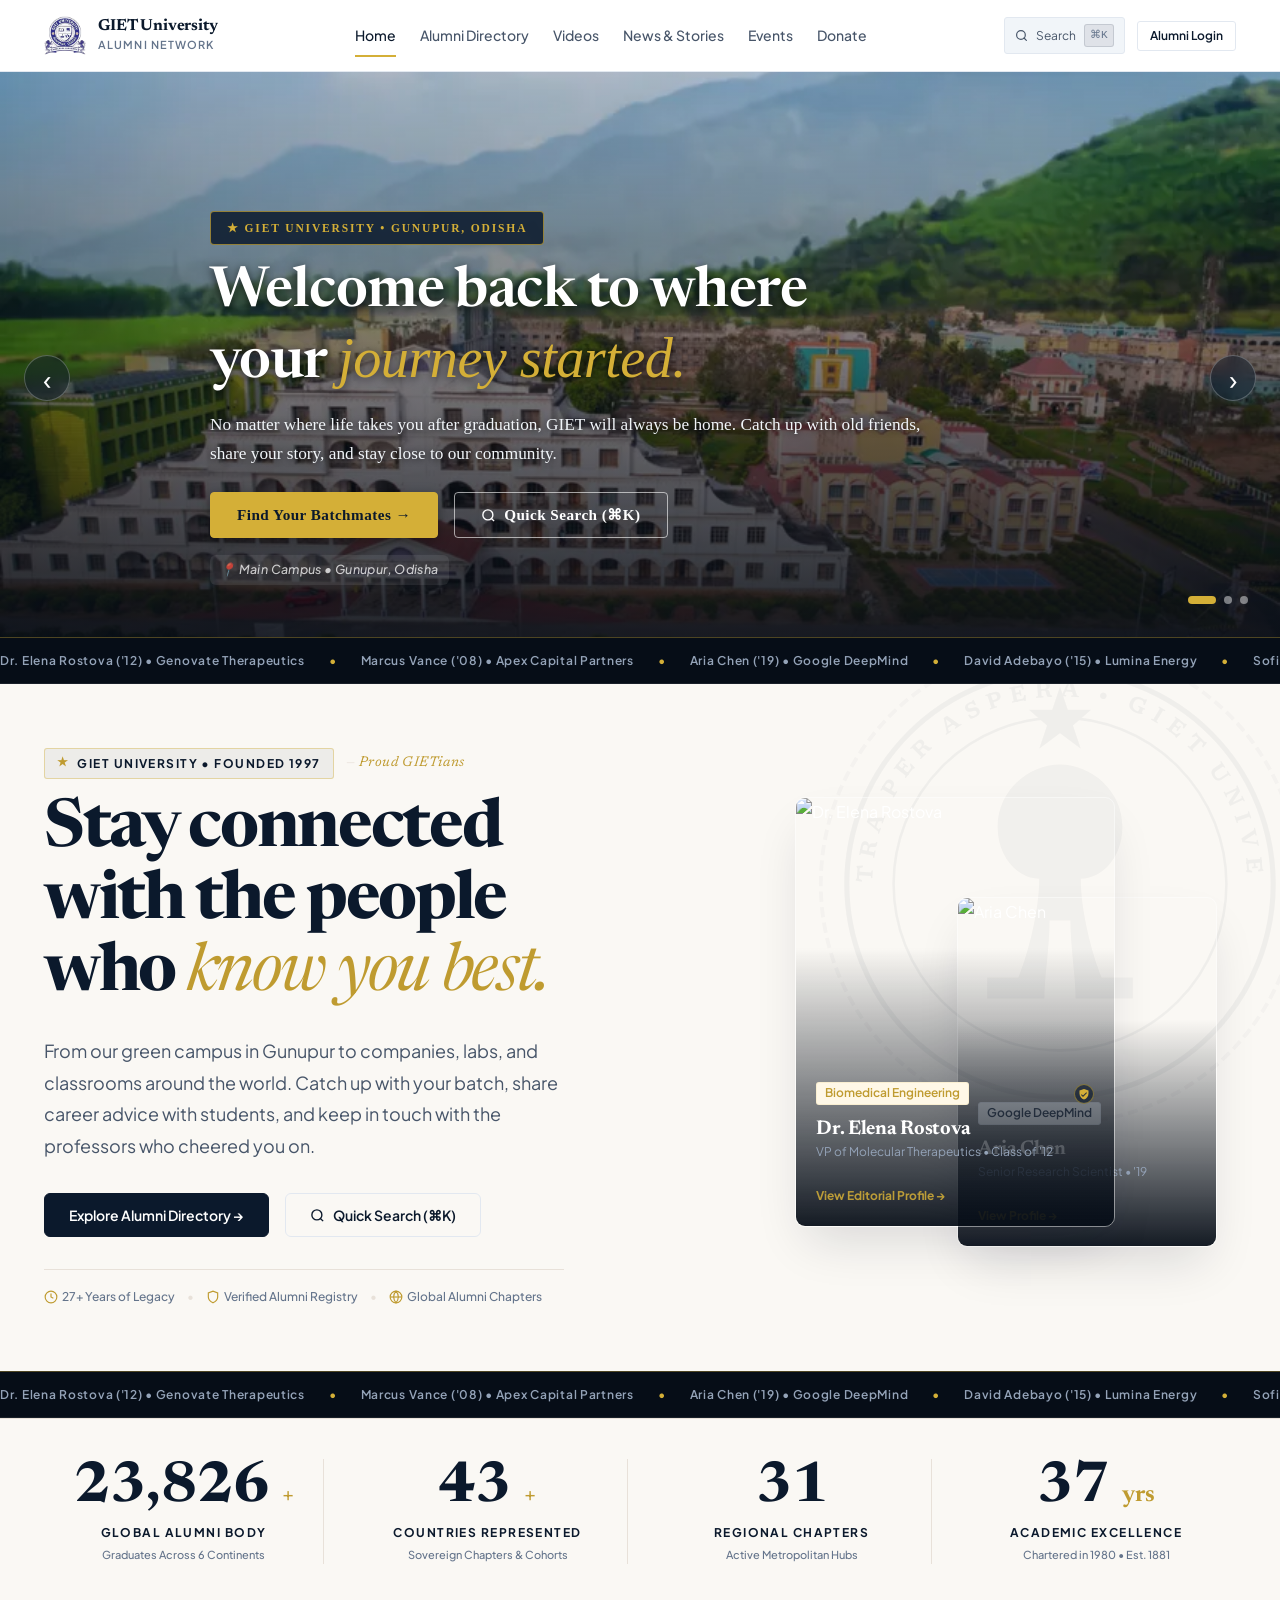
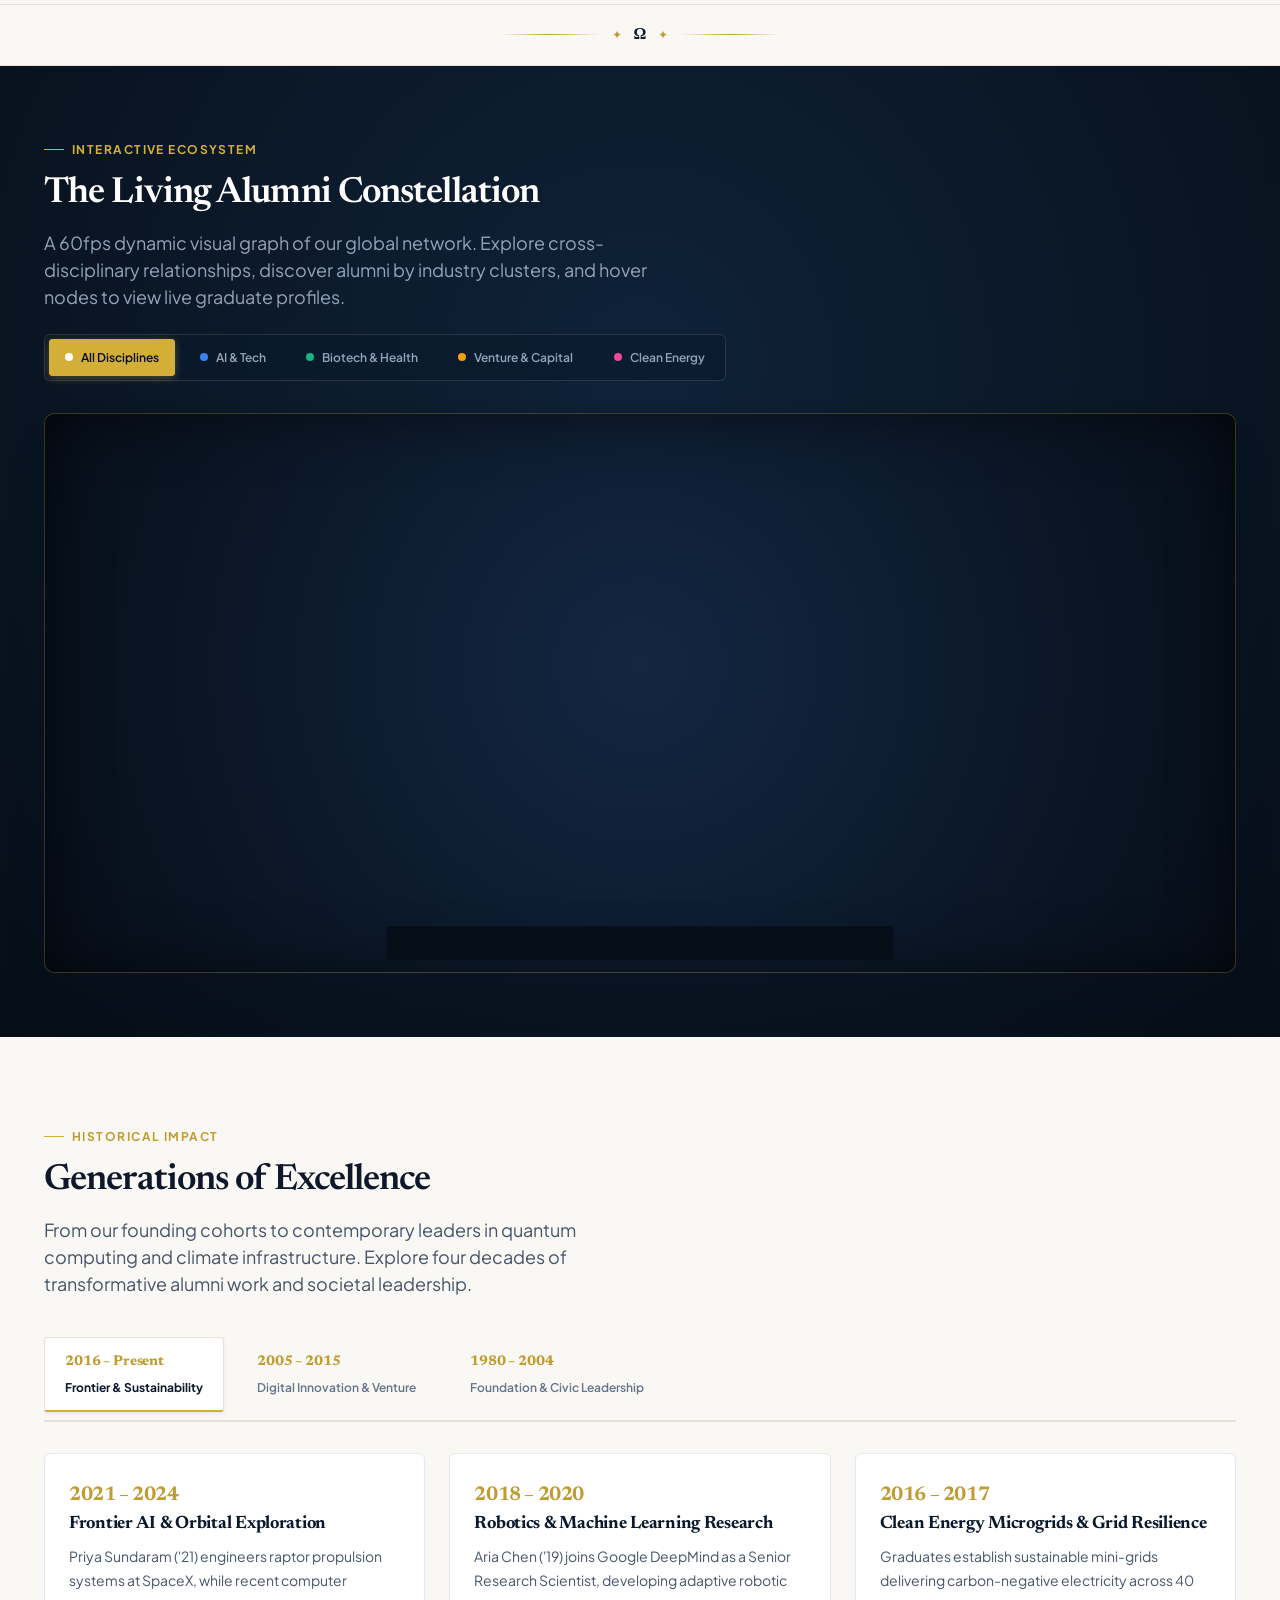
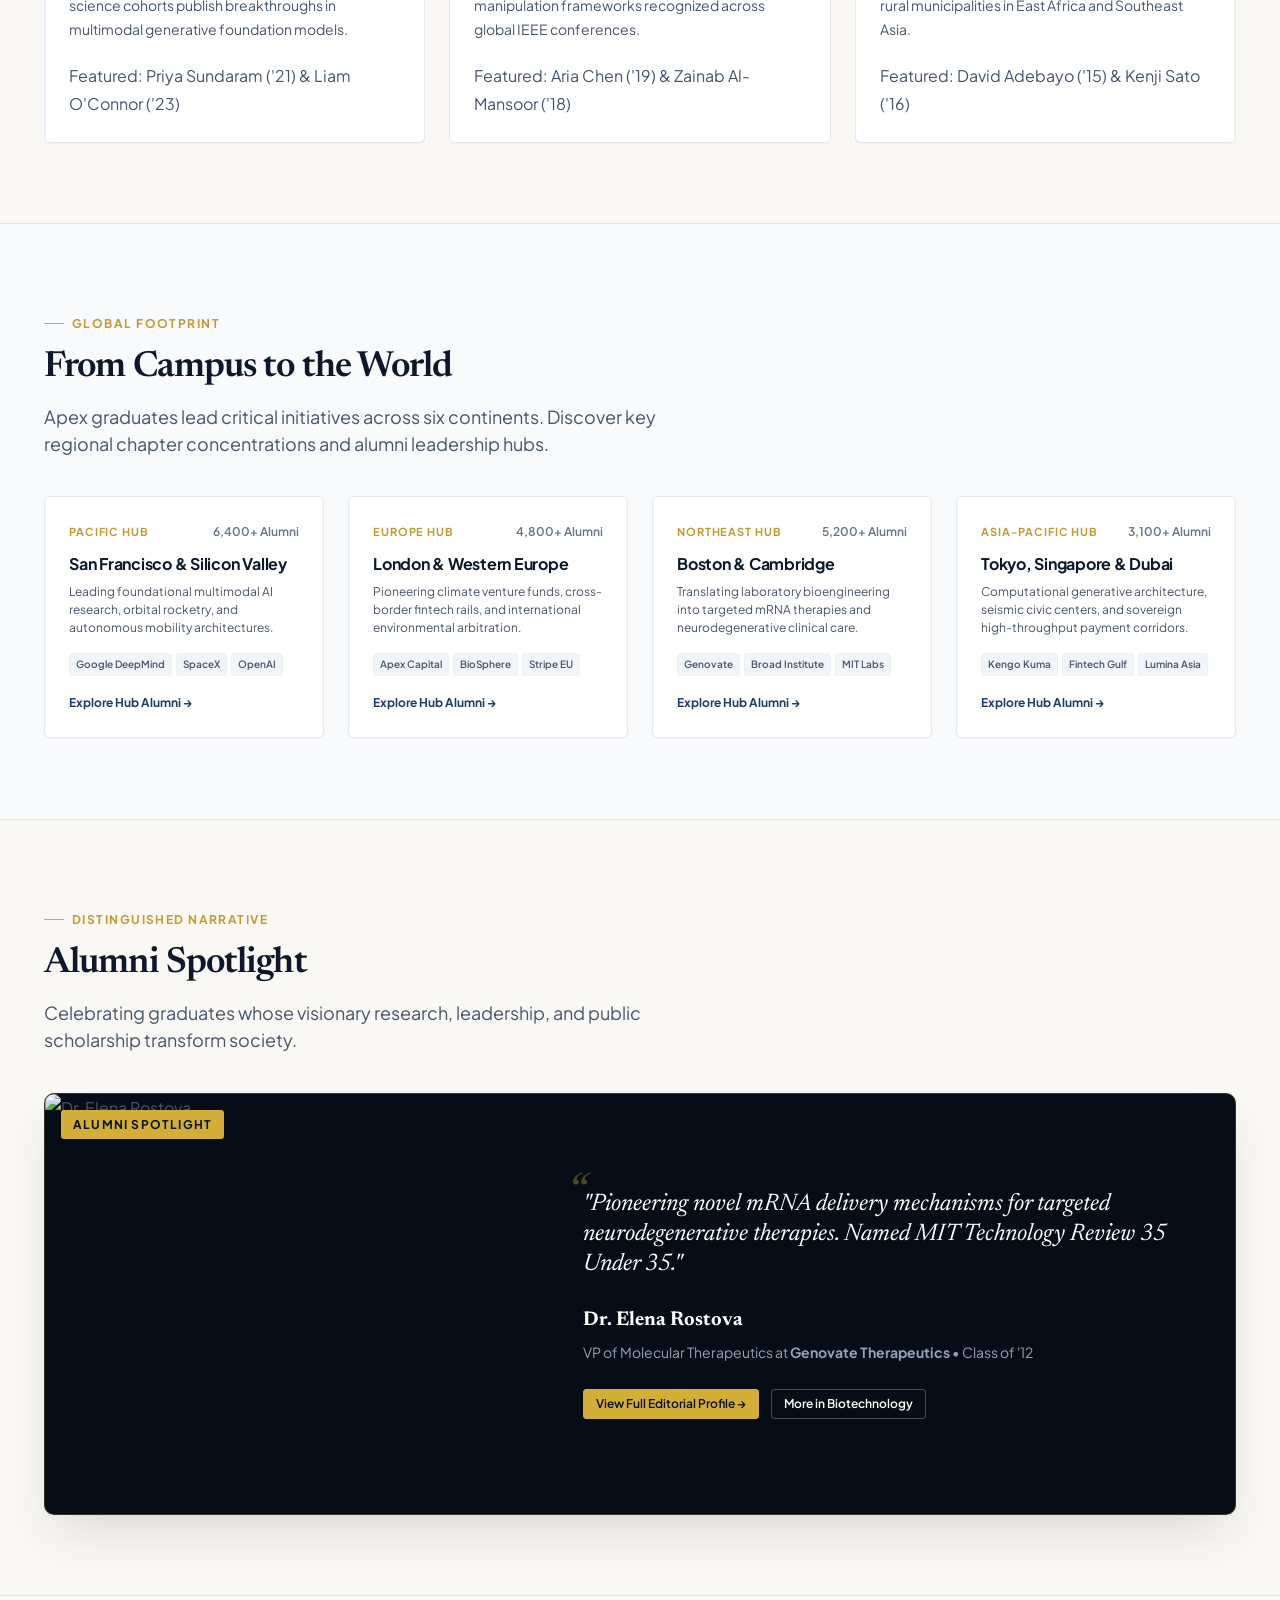
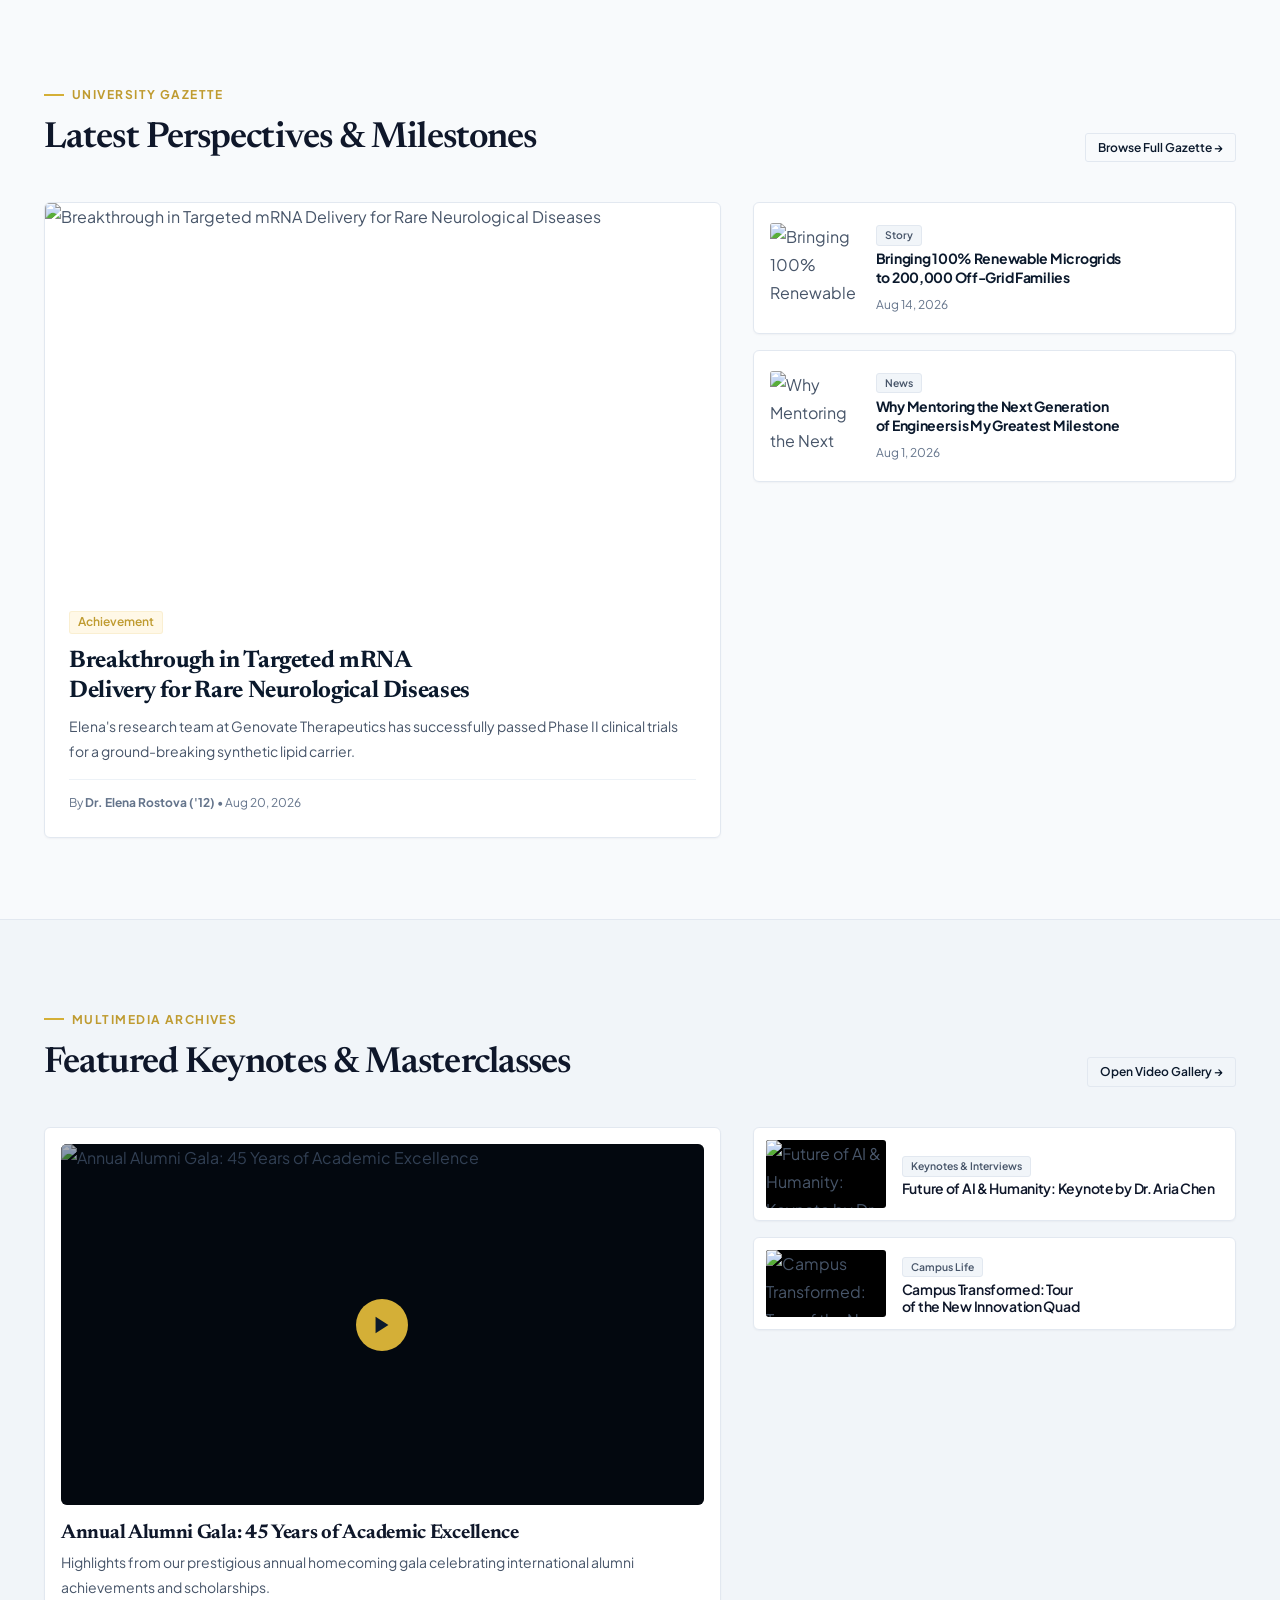
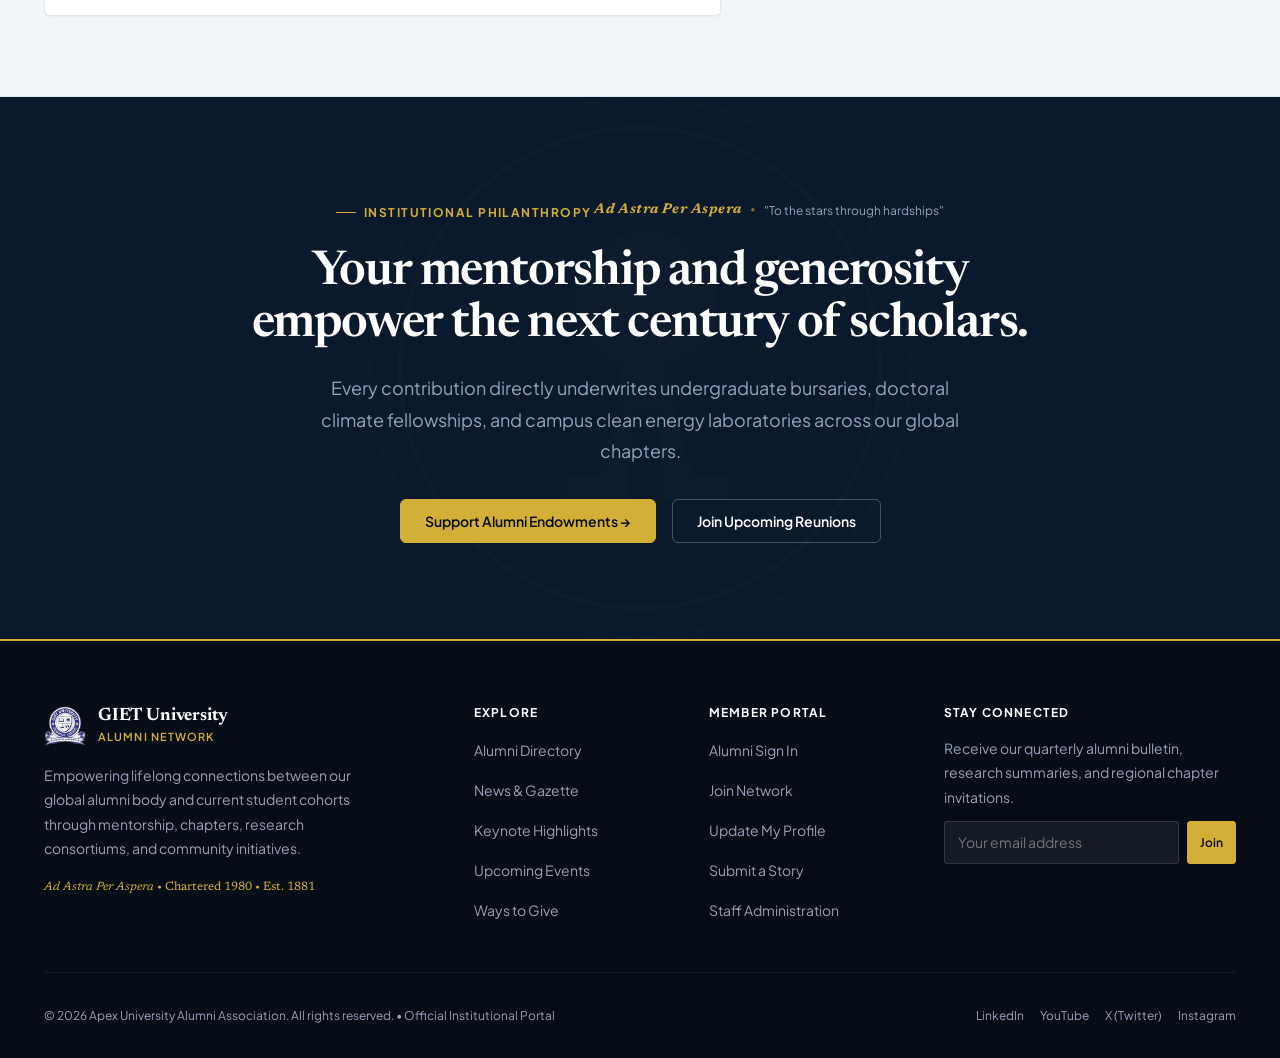
==== index.html @ 9a3d0658 "feat(home): GIET University branding, campus photo carousel, and text styling" ====
<!DOCTYPE html>
<html lang="en">
<head>
  <meta charset="UTF-8" />
  <meta name="viewport" content="width=device-width, initial-scale=1.0" />
  <title>GIET University Alumni Network — Official Global Community</title>
  <meta name="description" content="Official alumni network of Apex University. Connect with 28,000+ leaders, researchers, and innovators across 50+ countries. Explore the interactive alumni constellation." />
  
  <!-- Open Graph / Meta -->
  <meta property="og:type" content="website" />
  <meta property="og:title" content="Apex University Alumni Network — Ad Astra Per Aspera" />
  <meta property="og:description" content="Connecting generations of excellence across 50+ countries. Official alumni network of Apex University." />
  
  <!-- CSS Design System (Foundation & Home Page) -->
  <link rel="stylesheet" href="css/tokens.css" />
  <link rel="stylesheet" href="css/base.css" />
  <link rel="stylesheet" href="css/components.css" />
  <link rel="stylesheet" href="css/pages/home.css" />
</head>
<body>

  <!-- ========================================================================
       PERSISTENT SITE HEADER
       System Contract: #nav-auth-container, .mobile-toggle, #mobile-auth-container
       ======================================================================== -->
  <header class="site-header">
    <div class="container header-inner">
      <a href="index.html" class="brand" aria-label="GIET University Alumni Network Home">
        <div class="brand-crest">
          <img src="giet-logo.webp?v=3" alt="GIET University Logo" class="brand-logo-img" />
        </div>
        <div class="brand-info">
          <span class="brand-title">GIET University</span>
          <span class="brand-subtitle">Alumni Network</span>
        </div>
      </a>

      <nav class="nav-links" aria-label="Primary Navigation">
        <a href="index.html" class="nav-link active">Home</a>
        <a href="directory.html" class="nav-link">Alumni Directory</a>
        <a href="videos.html" class="nav-link">Videos</a>
        <a href="news.html" class="nav-link">News &amp; Stories</a>
        <a href="events.html" class="nav-link">Events</a>
        <a href="donate.html" class="nav-link">Donate</a>
      </nav>

      <div class="header-actions">
        <!-- Search Trigger is auto-injected by js/nav.js (⌘K Quick Search) -->
        <div id="nav-auth-container">
          <a href="login.html" class="btn btn-outline btn-sm">Alumni Login</a>
        </div>

        <button class="mobile-toggle" aria-label="Toggle navigation menu">
          <span></span><span></span><span></span>
        </button>
      </div>
    </div>
  </header>

  <!-- Mobile Drawer -->
  <div class="mobile-drawer-backdrop" aria-hidden="true"></div>
  <div class="mobile-drawer" role="dialog" aria-modal="true" aria-label="Mobile Navigation">
    <div class="brand">
      <div class="brand-crest">
        <img src="giet-logo.webp?v=3" alt="GIET University Logo" class="brand-logo-img" />
      </div>
      <div class="brand-info">
        <span class="brand-title">GIET University</span>
        <span class="brand-subtitle">Alumni Network &bull; Est. 1881</span>
      </div>
    </div>

    <div class="mobile-nav-links">
      <a href="index.html" class="mobile-nav-link active">Home</a>
      <a href="directory.html" class="mobile-nav-link">Alumni Directory</a>
      <a href="videos.html" class="mobile-nav-link">Videos</a>
      <a href="news.html" class="mobile-nav-link">News &amp; Stories</a>
      <a href="events.html" class="mobile-nav-link">Events</a>
      <a href="donate.html" class="mobile-nav-link">Donate</a>
    </div>

    <div id="mobile-auth-container"></div>
  </div>

  <main class="main-content">
    
       <!-- ======================================================================
         1. PANORAMIC CAMPUS HERO SLIDESHOW (KIIT STYLE & LUXURY EDITORIAL)
         ====================================================================== -->
    <section class="hero-panoramic-section" aria-label="GIET University Campus Showcase">
      <div class="panoramic-slides-track" id="campus-slides-track">
        
        <!-- Slide 1: Main Campus Panorama -->
        <div class="panoramic-slide active">
          <img src="campus-1.0.webp" alt="GIET University Campus" onerror="this.src='https://images.unsplash.com/photo-1541339907198-e08756dedf3f?auto=format&fit=crop&w=1920&q=85'" />
          <div class="panoramic-overlay">
            <div class="container panoramic-content">
              <span class="hero-heritage-pill">★ GIET UNIVERSITY &bull; GUNUPUR, ODISHA</span>
              <h1 class="panoramic-headline">Welcome back to where your <span class="accent-italic">journey started.</span></h1>
              <p class="panoramic-subtext">No matter where life takes you after graduation, GIET will always be home. Catch up with old friends, share your story, and stay close to our community.</p>
              
              <div class="panoramic-actions">
                <a href="directory.html" class="btn btn-accent btn-lg">Find Your Batchmates &rarr;</a>
                <button class="btn btn-outline-white btn-lg" onclick="document.getElementById('cmd-palette-trigger')?.click();">
                  <svg width="15" height="15" viewBox="0 0 24 24" fill="none" stroke="currentColor" stroke-width="2.2"><circle cx="11" cy="11" r="8"></circle><line x1="21" y1="21" x2="16.65" y2="16.65"></line></svg>
                  Quick Search (⌘K)
                </button>
              </div>

              <div class="panoramic-slide-meta">
                <span class="meta-tag">📍 Main Campus &bull; Gunupur, Odisha</span>
              </div>
            </div>
          </div>
        </div>

        <!-- Slide 2: Research & Academic Blocks -->
        <div class="panoramic-slide">
          <img src="campus-3.webp" alt="GIET Engineering Blocks" onerror="this.src='https://images.unsplash.com/photo-1562774053-701939374585?auto=format&fit=crop&w=1920&q=85'" />
          <div class="panoramic-overlay">
            <div class="container panoramic-content">
              <span class="hero-heritage-pill">★ CLASSROOMS, LABS &amp; MEMORIES</span>
              <h1 class="panoramic-headline">The workshops and hallways that <span class="accent-italic">built our careers.</span></h1>
              <p class="panoramic-subtext">From late-night project deadlines and canteen tea breaks to that unforgettable placement day. Help mentor the students following in your footsteps today.</p>
              
              <div class="panoramic-actions">
                <a href="directory.html" class="btn btn-accent btn-lg">Explore Alumni Directory &rarr;</a>
                <a href="news.html" class="btn btn-outline-white btn-lg">Read Alumni Stories &rarr;</a>
              </div>

              <div class="panoramic-slide-meta">
                <span class="meta-tag">📍 Engineering &amp; Academic Blocks</span>
              </div>
            </div>
          </div>
        </div>

        <!-- Slide 3: Central Library & Academic Commons -->
        <div class="panoramic-slide">
          <img src="library-1.webp" alt="GIET Central Library" onerror="this.src='https://images.unsplash.com/photo-1523050854058-8df90110c9f1?auto=format&fit=crop&w=1920&q=85'" />
          <div class="panoramic-overlay">
            <div class="container panoramic-content">
              <span class="hero-heritage-pill">★ KNOWLEDGE CENTER </span>
              <h1 class="panoramic-headline">Late night study sessions, <span class="accent-italic">lifelong friends.</span></h1>
              <p class="panoramic-subtext">Remember cramming together before semester exams and sharing notes on the library steps? That same bond still connects GIETians across the world.</p>
              
              <div class="panoramic-actions">
                <a href="directory.html" class="btn btn-accent btn-lg">Find Your Friends in Directory &rarr;</a>
                <a href="donate.html" class="btn btn-outline-white btn-lg">Support Student Scholarships &rarr;</a>
              </div>

              <div class="panoramic-slide-meta">
                <span class="meta-tag">📍 Central Library &bull; Gunupur Campus</span>
              </div>
            </div>
          </div>
        </div>

      </div>

      <!-- Arrow Controls -->
      <button class="panoramic-arrow prev" id="carousel-prev" aria-label="Previous Slide">&lsaquo;</button>
      <button class="panoramic-arrow next" id="carousel-next" aria-label="Next Slide">&rsaquo;</button>

      <!-- Indicator Dots -->
      <div class="panoramic-dots" id="carousel-dots">
        <button class="panoramic-dot active" data-index="0" aria-label="Slide 1"></button>
        <button class="panoramic-dot" data-index="1" aria-label="Slide 2"></button>
        <button class="panoramic-dot" data-index="2" aria-label="Slide 3"></button>
      </div>

      <!-- Moving Alumni Marquee Ticker directly under the banner -->
      <div class="alumni-ticker-strip hero-ticker-track" aria-label="Notable Alumni Ticker">
        <div class="ticker-track">
          <span>Dr. Elena Rostova ('12) &bull; Genovate Therapeutics</span>
          <span class="ticker-dot">&bull;</span>
          <span>Marcus Vance ('08) &bull; Apex Capital Partners</span>
          <span class="ticker-dot">&bull;</span>
          <span>Aria Chen ('19) &bull; Google DeepMind</span>
          <span class="ticker-dot">&bull;</span>
          <span>David Adebayo ('15) &bull; Lumina Energy</span>
          <span class="ticker-dot">&bull;</span>
          <span>Sofia Rodriguez ('11) &bull; International Justice Council</span>
          <span class="ticker-dot">&bull;</span>
          <span>Priya Sundaram ('21) &bull; SpaceX Propulsion</span>
          <span class="ticker-dot">&bull;</span>
          <span>Zainab Al-Mansoor ('18) &bull; Stripe Global Payouts</span>
          <span class="ticker-dot">&bull;</span>
          <!-- Duplicate set for infinite loop -->
          <span>Dr. Elena Rostova ('12) &bull; Genovate Therapeutics</span>
          <span class="ticker-dot">&bull;</span>
          <span>Marcus Vance ('08) &bull; Apex Capital Partners</span>
          <span class="ticker-dot">&bull;</span>
          <span>Aria Chen ('19) &bull; Google DeepMind</span>
          <span class="ticker-dot">&bull;</span>
          <span>David Adebayo ('15) &bull; Lumina Energy</span>
          <span class="ticker-dot">&bull;</span>
          <span>Sofia Rodriguez ('11) &bull; International Justice Council</span>
          <span class="ticker-dot">&bull;</span>
          <span>Priya Sundaram ('21) &bull; SpaceX Propulsion</span>
          <span class="ticker-dot">&bull;</span>
          <span>Zainab Al-Mansoor ('18) &bull; Stripe Global Payouts</span>
          <span class="ticker-dot">&bull;</span>
        </div>
      </div>
    </section>

    <!-- ======================================================================
         1. CINEMATIC EDITORIAL HERO SECTION
         ====================================================================== -->
    
    
    <!-- ======================================================================
         1. CINEMATIC EDITORIAL HERO WITH ACADEMIC CREST & LIVE ALUMNI COMPOSITION
         ====================================================================== -->
    <section class="hero-cinematic section-cream">
      <!-- Subtle Collegiate Watermark Seal -->
      <div class="heritage-watermark-seal" aria-hidden="true">
        <svg viewBox="0 0 200 200" fill="none" xmlns="http://www.w3.org/2000/svg">
          <circle cx="100" cy="100" r="92" stroke="currentColor" stroke-width="1.5" stroke-dasharray="4 2" opacity="0.6"/>
          <circle cx="100" cy="100" r="82" stroke="currentColor" stroke-width="2"/>
          <circle cx="100" cy="100" r="64" stroke="currentColor" stroke-width="1"/>
          <!-- Greek Omega Crest Symbol -->
          <path d="M72 136H84C88 126 92 110 92 98C84 98 76 90 76 78C76 64 88 54 100 54C112 54 124 64 124 78C124 90 116 98 108 98C108 110 112 126 116 136H128V144H106C106 136 104 124 104 114H96C96 124 94 136 94 144H72V136Z" fill="currentColor" opacity="0.85"/>
          <path d="M100 24L103 33H112L105 39L108 48L100 42L92 48L95 39L88 33H97L100 24Z" fill="currentColor"/>
          <!-- Latin Inscription Arc Representation -->
          <text font-family="Newsreader, serif" font-size="8.5" font-weight="600" letter-spacing="2.8" fill="currentColor" text-anchor="middle">
            <textPath href="#seal-text-path" startOffset="50%">
              AD ASTRA PER ASPERA &bull; GIET UNIVERSITY 
            </textPath>
          </text>
          <defs>
            <path id="seal-text-path" d="M28,100 A72,72 0 1,1 172,100" />
          </defs>
        </svg>
      </div>

      <div class="container hero-inner-grid">
        <div class="hero-text-col">
          <div class="hero-tag-wrap reveal">
            <span class="heritage-seal-badge">
              <span class="crest-mini-glyph">★</span>
              GIET University &bull; Founded 1997
            </span>
            <span class="heritage-motto-tag" title="Proud GIETian Community">Proud GIETians</span>
          </div>

          <h1 class="hero-headline reveal reveal-delay-1">
            Stay connected with the people who <span class="accent-italic">know you best.</span>
          </h1>

          <p class="hero-description reveal reveal-delay-2">
            From our green campus in Gunupur to companies, labs, and classrooms around the world. Catch up with your batch, share career advice with students, and keep in touch with the professors who cheered you on.
          </p>

          <div class="hero-actions-wrap reveal reveal-delay-3">
            <a href="directory.html" class="btn btn-primary btn-lg">Explore Alumni Directory &rarr;</a>
            <button class="btn btn-outline btn-lg" onclick="document.getElementById('cmd-palette-trigger')?.click();">
              <svg width="15" height="15" viewBox="0 0 24 24" fill="none" stroke="currentColor" stroke-width="2.2" aria-hidden="true"><circle cx="11" cy="11" r="8"></circle><line x1="21" y1="21" x2="16.65" y2="16.65"></line></svg>
              Quick Search (⌘K)
            </button>
          </div>

          <!-- Academic Seal Micro-Credential -->
          <div class="hero-credential-footnote reveal reveal-delay-4">
            <span class="credential-item">
              <svg width="14" height="14" viewBox="0 0 24 24" fill="none" stroke="currentColor" stroke-width="2" aria-hidden="true"><circle cx="12" cy="12" r="10"></circle><polyline points="12 6 12 12 16 14"></polyline></svg>
              27+ Years of Legacy
            </span>
            <span class="credential-bullet">&bull;</span>
            <span class="credential-item">
              <svg width="14" height="14" viewBox="0 0 24 24" fill="none" stroke="currentColor" stroke-width="2" aria-hidden="true"><path d="M12 22s8-4 8-10V5l-8-3-8 3v7c0 6 8 10 8 10z"></path></svg>
              Verified Alumni Registry
            </span>
            <span class="credential-bullet">&bull;</span>
            <span class="credential-item">
              <svg width="14" height="14" viewBox="0 0 24 24" fill="none" stroke="currentColor" stroke-width="2" aria-hidden="true"><circle cx="12" cy="12" r="10"></circle><line x1="2" y1="12" x2="22" y2="12"></line><path d="M12 2a15.3 15.3 0 0 1 4 10 15.3 15.3 0 0 1-4 10 15.3 15.3 0 0 1-4-10 15.3 15.3 0 0 1 4-10z"></path></svg>
              Global Alumni Chapters
            </span>
          </div>
        </div>

        <div class="hero-spatial-col reveal reveal-delay-2">
          <!-- Live Spatial Alumni Card 1: Dr. Elena Rostova ('12) -->
          <a href="profile.html?id=alumni-001" class="hero-alumni-card hero-card-main" aria-label="View profile of Dr. Elena Rostova">
            <img src="https://images.unsplash.com/photo-1573496359142-b8d87734a5a2?auto=format&fit=crop&w=600&q=80" alt="Dr. Elena Rostova" class="hero-card-img" />
            <div class="hero-card-overlay">
              <div class="hero-card-tag-row">
                <span class="badge badge-accent">Biomedical Engineering</span>
                <span class="hero-card-verified-badge" title="Verified Distinguished Alumnus">
                  <svg width="12" height="12" viewBox="0 0 24 24" fill="currentColor"><path d="M12 2L3 5v6c0 5.55 3.84 10.74 9 12 5.16-1.26 9-6.45 9-12V5l-9-3zm-2 16l-4-4 1.41-1.41L10 15.17l6.59-6.59L18 10l-8 8z"/></svg>
                </span>
              </div>
              <h3 class="hero-card-name">Dr. Elena Rostova</h3>
              <p class="hero-card-sub">VP of Molecular Therapeutics &bull; Class of '12</p>
              <span class="hero-card-view-btn">View Editorial Profile &rarr;</span>
            </div>
          </a>

          <!-- Live Spatial Alumni Card 2: Aria Chen ('19) -->
          <a href="profile.html?id=alumni-003" class="hero-alumni-card hero-card-secondary" aria-label="View profile of Aria Chen">
            <img src="https://images.unsplash.com/photo-1580489944761-15a19d654956?auto=format&fit=crop&w=500&q=80" alt="Aria Chen" class="hero-card-img" />
            <div class="hero-card-overlay">
              <div class="hero-card-tag-row">
                <span class="badge badge-subtle">Google DeepMind</span>
              </div>
              <h4 class="hero-card-name">Aria Chen</h4>
              <p class="hero-card-sub">Senior Research Scientist &bull; '19</p>
              <span class="hero-card-view-btn">View Profile &rarr;</span>
            </div>
          </a>
        </div>
      </div>

      <!-- Continuous Subtle Alumni Ticker -->
      <div class="alumni-ticker-strip hero-ticker-track" aria-label="Notable Alumni Ticker">
        <div class="ticker-track">
          <span>Dr. Elena Rostova ('12) &bull; Genovate Therapeutics</span>
          <span class="ticker-dot">&bull;</span>
          <span>Marcus Vance ('08) &bull; Apex Capital Partners</span>
          <span class="ticker-dot">&bull;</span>
          <span>Aria Chen ('19) &bull; Google DeepMind</span>
          <span class="ticker-dot">&bull;</span>
          <span>David Adebayo ('15) &bull; Lumina Energy</span>
          <span class="ticker-dot">&bull;</span>
          <span>Sofia Rodriguez ('11) &bull; International Justice Council</span>
          <span class="ticker-dot">&bull;</span>
          <span>Priya Sundaram ('21) &bull; SpaceX Propulsion</span>
          <span class="ticker-dot">&bull;</span>
          <span>Kenji Sato ('16) &bull; Kengo Kuma Associates</span>
          <span class="ticker-dot">&bull;</span>
          <span>Zainab Al-Mansoor ('18) &bull; Stripe Global Payouts</span>
          <span class="ticker-dot">&bull;</span>
          <span>Liam O'Connor ('23) &bull; McKinsey Sustainability</span>
          <span class="ticker-dot">&bull;</span>
          <span>Mateo Rossi ('14) &bull; The Global Chronicle</span>
          <span class="ticker-dot">&bull;</span>
          <!-- Duplicate set for seamless continuous marquee loop -->
          <span>Dr. Elena Rostova ('12) &bull; Genovate Therapeutics</span>
          <span class="ticker-dot">&bull;</span>
          <span>Marcus Vance ('08) &bull; Apex Capital Partners</span>
          <span class="ticker-dot">&bull;</span>
          <span>Aria Chen ('19) &bull; Google DeepMind</span>
          <span class="ticker-dot">&bull;</span>
          <span>David Adebayo ('15) &bull; Lumina Energy</span>
          <span class="ticker-dot">&bull;</span>
          <span>Sofia Rodriguez ('11) &bull; International Justice Council</span>
          <span class="ticker-dot">&bull;</span>
          <span>Priya Sundaram ('21) &bull; SpaceX Propulsion</span>
          <span class="ticker-dot">&bull;</span>
          <span>Kenji Sato ('16) &bull; Kengo Kuma Associates</span>
          <span class="ticker-dot">&bull;</span>
          <span>Zainab Al-Mansoor ('18) &bull; Stripe Global Payouts</span>
          <span class="ticker-dot">&bull;</span>
          <span>Liam O'Connor ('23) &bull; McKinsey Sustainability</span>
          <span class="ticker-dot">&bull;</span>
          <span>Mateo Rossi ('14) &bull; The Global Chronicle</span>
          <span class="ticker-dot">&bull;</span>
        </div>
      </div>
    </section>

    <!-- ======================================================================
         2. BY THE NUMBERS STAT STRIP
         System Contract: stat-total-alumni, stat-countries, stat-chapters, stat-years
         ====================================================================== -->
    <section class="stats-bar">
      <div class="container stats-grid">
        <div class="stat-item reveal">
          <div class="stat-value">
            <span id="stat-total-alumni">0</span>
            <span class="stat-suffix">+</span>
          </div>
          <div class="stat-label">Global Alumni Body</div>
          <div class="stat-sublabel">Graduates Across 6 Continents</div>
        </div>
        <div class="stat-item reveal reveal-delay-1">
          <div class="stat-value">
            <span id="stat-countries">0</span>
            <span class="stat-suffix">+</span>
          </div>
          <div class="stat-label">Countries Represented</div>
          <div class="stat-sublabel">Sovereign Chapters &amp; Cohorts</div>
        </div>
        <div class="stat-item reveal reveal-delay-2">
          <div class="stat-value">
            <span id="stat-chapters">0</span>
          </div>
          <div class="stat-label">Regional Chapters</div>
          <div class="stat-sublabel">Active Metropolitan Hubs</div>
        </div>
        <div class="stat-item reveal reveal-delay-3">
          <div class="stat-value">
            <span id="stat-years">0</span>
            <span class="stat-suffix">yrs</span>
          </div>
          <div class="stat-label">Academic Excellence</div>
          <div class="stat-sublabel">Chartered in 1980 &bull; Est. 1881</div>
        </div>
      </div>
    </section>

    <!-- Brass Accent Flourish Divider -->
    <div class="brass-divider-wrap" aria-hidden="true">
      <div class="brass-divider">
        <span class="brass-glyph">✦</span>
        <span class="brass-crest-letter">Ω</span>
        <span class="brass-glyph">✦</span>
      </div>
    </div>

    <!-- ======================================================================
         3. INTERACTIVE ALUMNI CONSTELLATION & LIVING NETWORK
         System Contract: #constellation-canvas, #constellation-tooltip, #constellation-filters
         ====================================================================== -->
    <section class="section constellation-section" id="network-constellation">
      <div class="container">
        <div class="constellation-header-row reveal">
          <div>
            <span class="section-tag" style="color: var(--color-accent);">Interactive Ecosystem</span>
            <h2 class="section-title">The Living Alumni Constellation</h2>
            <p class="section-subtitle">
              A 60fps dynamic visual graph of our global network. Explore cross-disciplinary relationships, discover alumni by industry clusters, and hover nodes to view live graduate profiles.
            </p>
          </div>

          <!-- Discipline Filter Pills -->
          <div class="constellation-filter-pills" id="constellation-filters" role="group" aria-label="Filter network by discipline">
            <button class="constellation-pill active" data-filter="all">
              <span class="pill-dot dot-all"></span> All Disciplines
            </button>
            <button class="constellation-pill" data-filter="Tech">
              <span class="pill-dot dot-tech"></span> AI &amp; Tech
            </button>
            <button class="constellation-pill" data-filter="Biotech">
              <span class="pill-dot dot-bio"></span> Biotech &amp; Health
            </button>
            <button class="constellation-pill" data-filter="Finance">
              <span class="pill-dot dot-vc"></span> Venture &amp; Capital
            </button>
            <button class="constellation-pill" data-filter="Energy">
              <span class="pill-dot dot-energy"></span> Clean Energy
            </button>
          </div>
        </div>

        <div class="constellation-canvas-wrapper reveal reveal-delay-1">
          <!-- Main Canvas supporting both #constellation-canvas and #network-canvas IDs -->
          <canvas id="constellation-canvas" class="network-canvas constellation-canvas" aria-label="Interactive Alumni Network Constellation Graph"></canvas>
          
          <!-- Hover Profile Tooltip Card supporting #constellation-tooltip -->
          <div id="constellation-tooltip" class="network-node-tooltip constellation-tooltip" style="display: none;" role="tooltip">
            <div class="tooltip-badge-strip">
              <span id="tooltip-discipline-badge" class="badge badge-accent">Technology</span>
              <span id="tooltip-verified-badge" class="tooltip-verified-pill" title="Verified Alumnus">
                <svg width="10" height="10" viewBox="0 0 24 24" fill="currentColor"><path d="M12 2L3 5v6c0 5.55 3.84 10.74 9 12 5.16-1.26 9-6.45 9-12V5l-9-3zm-2 16l-4-4 1.41-1.41L10 15.17l6.59-6.59L18 10l-8 8z"/></svg>
                Verified
              </span>
            </div>
            <div class="tooltip-content">
              <img id="tooltip-avatar" src="" alt="" class="tooltip-avatar" />
              <div class="tooltip-info">
                <div id="tooltip-name" class="tooltip-name">Alumni Name</div>
                <div id="tooltip-role" class="tooltip-role">Role at Company</div>
                <div id="tooltip-meta" class="tooltip-meta">Class of '19 &bull; Location</div>
              </div>
            </div>
            <a id="tooltip-link" href="#" class="tooltip-btn">View Full Profile &rarr;</a>
          </div>

          <div class="constellation-canvas-hint">
            <span>✦ Drag canvas to pan &bull; Hover nodes to reveal live connections &bull; Click node to open profile</span>
          </div>
        </div>
      </div>
    </section>

    <!-- ======================================================================
         4. GENERATIONS OF EXCELLENCE TIMELINE EXPLORER
         System Contract: #timeline-display, #timeline-content-panel
         ====================================================================== -->
    <section class="section section-cream timeline-section" id="timeline-section">
      <div class="container">
        <div class="section-header text-left reveal">
          <span class="section-tag">Historical Impact</span>
          <h2 class="section-title">Generations of Excellence</h2>
          <p class="section-subtitle">
            From our founding cohorts to contemporary leaders in quantum computing and climate infrastructure. Explore four decades of transformative alumni work and societal leadership.
          </p>
        </div>

        <div class="timeline-tabs-wrap reveal">
          <div class="timeline-nav-tabs" role="tablist" aria-label="Alumni Eras">
            <button class="timeline-tab active" data-era="frontier" role="tab" aria-selected="true">
              <span class="tab-badge">2016 – Present</span>
              <span class="tab-label">Frontier &amp; Sustainability</span>
            </button>
            <button class="timeline-tab" data-era="expansion" role="tab" aria-selected="false">
              <span class="tab-badge">2005 – 2015</span>
              <span class="tab-label">Digital Innovation &amp; Venture</span>
            </button>
            <button class="timeline-tab" data-era="foundation" role="tab" aria-selected="false">
              <span class="tab-badge">1980 – 2004</span>
              <span class="tab-label">Foundation &amp; Civic Leadership</span>
            </button>
          </div>
        </div>

        <!-- Timeline Display & Panel (Contract Compliant) -->
        <div id="timeline-display" class="timeline-display reveal reveal-delay-1">
          <div id="timeline-content-panel" class="timeline-content-panel">
            <!-- Dynamically populated by js/pages/home.js with rich milestone cards & alumni links -->
          </div>
        </div>
      </div>
    </section>

    <!-- ======================================================================
         5. "FROM CAMPUS TO THE WORLD" GEOGRAPHIC FOOTPRINT
         System Contract: .geo-card
         ====================================================================== -->
    <section class="section geographic-section">
      <div class="container">
        <div class="section-header text-left reveal">
          <span class="section-tag">Global Footprint</span>
          <h2 class="section-title">From Campus to the World</h2>
          <p class="section-subtitle">
            Apex graduates lead critical initiatives across six continents. Discover key regional chapter concentrations and alumni leadership hubs.
          </p>
        </div>

        <div class="geographic-grid reveal reveal-delay-1">
          <div class="geo-card" onclick="window.location.href='directory.html?search=San%20Francisco'" tabindex="0" role="link" aria-label="Explore San Francisco & Silicon Valley Alumni Hub">
            <div class="geo-card-header">
              <span class="geo-hub-tag">Pacific Hub</span>
              <span class="geo-alumni-count">6,400+ Alumni</span>
            </div>
            <h3 class="geo-city">San Francisco &amp; Silicon Valley</h3>
            <p class="geo-desc">Leading foundational multimodal AI research, orbital rocketry, and autonomous mobility architectures.</p>
            <div class="geo-meta-highlights">
              <span class="geo-pill">Google DeepMind</span>
              <span class="geo-pill">SpaceX</span>
              <span class="geo-pill">OpenAI</span>
            </div>
            <span class="geo-link">Explore Hub Alumni &rarr;</span>
          </div>

          <div class="geo-card" onclick="window.location.href='directory.html?search=London'" tabindex="0" role="link" aria-label="Explore London & Western Europe Alumni Hub">
            <div class="geo-card-header">
              <span class="geo-hub-tag">Europe Hub</span>
              <span class="geo-alumni-count">4,800+ Alumni</span>
            </div>
            <h3 class="geo-city">London &amp; Western Europe</h3>
            <p class="geo-desc">Pioneering climate venture funds, cross-border fintech rails, and international environmental arbitration.</p>
            <div class="geo-meta-highlights">
              <span class="geo-pill">Apex Capital</span>
              <span class="geo-pill">BioSphere</span>
              <span class="geo-pill">Stripe EU</span>
            </div>
            <span class="geo-link">Explore Hub Alumni &rarr;</span>
          </div>

          <div class="geo-card" onclick="window.location.href='directory.html?search=Boston'" tabindex="0" role="link" aria-label="Explore Boston & Cambridge Alumni Hub">
            <div class="geo-card-header">
              <span class="geo-hub-tag">Northeast Hub</span>
              <span class="geo-alumni-count">5,200+ Alumni</span>
            </div>
            <h3 class="geo-city">Boston &amp; Cambridge</h3>
            <p class="geo-desc">Translating laboratory bioengineering into targeted mRNA therapies and neurodegenerative clinical care.</p>
            <div class="geo-meta-highlights">
              <span class="geo-pill">Genovate</span>
              <span class="geo-pill">Broad Institute</span>
              <span class="geo-pill">MIT Labs</span>
            </div>
            <span class="geo-link">Explore Hub Alumni &rarr;</span>
          </div>

          <div class="geo-card" onclick="window.location.href='directory.html?search=Tokyo'" tabindex="0" role="link" aria-label="Explore Tokyo, Singapore & Dubai Alumni Hub">
            <div class="geo-card-header">
              <span class="geo-hub-tag">Asia-Pacific Hub</span>
              <span class="geo-alumni-count">3,100+ Alumni</span>
            </div>
            <h3 class="geo-city">Tokyo, Singapore &amp; Dubai</h3>
            <p class="geo-desc">Computational generative architecture, seismic civic centers, and sovereign high-throughput payment corridors.</p>
            <div class="geo-meta-highlights">
              <span class="geo-pill">Kengo Kuma</span>
              <span class="geo-pill">Fintech Gulf</span>
              <span class="geo-pill">Lumina Asia</span>
            </div>
            <span class="geo-link">Explore Hub Alumni &rarr;</span>
          </div>
        </div>
      </div>
    </section>

    <!-- ======================================================================
         6. DISTINGUISHED ALUMNI SPOTLIGHT
         System Contract: #spotlight-container
         ====================================================================== -->
    <section class="section section-cream spotlight-section">
      <div class="container">
        <div class="section-header text-left reveal">
          <span class="section-tag">Distinguished Narrative</span>
          <h2 class="section-title">Alumni Spotlight</h2>
          <p class="section-subtitle">
            Celebrating graduates whose visionary research, leadership, and public scholarship transform society.
          </p>
        </div>

        <div id="spotlight-container" class="reveal reveal-delay-1">
          <!-- Spotlight dynamically rendered by js/pages/home.js -->
        </div>
      </div>
    </section>

    <!-- ======================================================================
         7. UNIVERSITY GAZETTE (STORIES & EDITORIAL VOICES)
         System Contract: #home-stories-grid (2/3 Lead + 1/3 Sidebar)
         ====================================================================== -->
    <section class="section gazette-section">
      <div class="container">
        <div class="section-header" style="display:flex; justify-content:space-between; align-items:flex-end; flex-wrap:wrap; gap:var(--space-4);">
          <div>
            <span class="section-tag">University Gazette</span>
            <h2 class="section-title" style="margin-bottom:0;">Latest Perspectives &amp; Milestones</h2>
          </div>
          <a href="news.html" class="btn btn-outline btn-sm">Browse Full Gazette &rarr;</a>
        </div>

        <div id="home-stories-grid" class="stories-editorial-grid reveal reveal-delay-1">
          <!-- Populated dynamically by js/pages/home.js -->
        </div>
      </div>
    </section>

    <!-- ======================================================================
         8. FEATURED TALKS & MULTIMEDIA
         System Contract: #home-videos-grid
         ====================================================================== -->
    <section class="section section-alt videos-section">
      <div class="container">
        <div class="section-header" style="display:flex; justify-content:space-between; align-items:flex-end; flex-wrap:wrap; gap:var(--space-4);">
          <div>
            <span class="section-tag">Multimedia Archives</span>
            <h2 class="section-title" style="margin-bottom:0;">Featured Keynotes &amp; Masterclasses</h2>
          </div>
          <a href="videos.html" class="btn btn-outline btn-sm">Open Video Gallery &rarr;</a>
        </div>

        <div id="home-videos-grid" class="video-feature-layout reveal reveal-delay-1">
          <!-- Populated dynamically by js/pages/home.js -->
        </div>
      </div>
    </section>

    <!-- ======================================================================
         9. GIVING & INSTITUTIONAL ENDOWMENT STATEMENT
         ====================================================================== -->
    <section class="section-dark giving-statement-section">
      <!-- Watermark Seal on Dark Surface -->
      <div class="giving-watermark-seal" aria-hidden="true">
        <svg viewBox="0 0 200 200" fill="none" xmlns="http://www.w3.org/2000/svg">
          <circle cx="100" cy="100" r="90" stroke="currentColor" stroke-width="1.5" stroke-dasharray="6 3" opacity="0.4"/>
          <circle cx="100" cy="100" r="80" stroke="currentColor" stroke-width="1.5" opacity="0.6"/>
          <path d="M74 136H86C90 126 94 110 94 98C86 98 78 90 78 78C78 64 90 54 102 54C114 54 126 64 126 78C126 90 118 98 110 98C110 110 114 126 118 136H130V144H108C108 136 106 124 106 114H98C98 124 96 136 96 144H74V136Z" fill="currentColor" opacity="0.4"/>
        </svg>
      </div>

      <div class="container text-center reveal">
        <span class="section-tag" style="color:var(--color-accent); justify-content:center;">Institutional Philanthropy</span>
        <div class="giving-motto-crest">
          <span class="motto-latin">Ad Astra Per Aspera</span>
          <span class="motto-divider">&bull;</span>
          <span class="motto-translation">"To the stars through hardships"</span>
        </div>
        <h2 class="giving-statement-heading">Your mentorship and generosity empower the next century of scholars.</h2>
        <p class="giving-statement-desc">
          Every contribution directly underwrites undergraduate bursaries, doctoral climate fellowships, and campus clean energy laboratories across our global chapters.
        </p>
        <div style="margin-top:var(--space-8); display:flex; justify-content:center; gap:var(--space-4); flex-wrap:wrap;">
          <a href="donate.html" class="btn btn-accent btn-lg">Support Alumni Endowments &rarr;</a>
          <a href="events.html" class="btn btn-outline-white btn-lg">Join Upcoming Reunions</a>
        </div>
      </div>
    </section>

  </main>

  <!-- ========================================================================
       PERSISTENT SITE FOOTER
       ======================================================================== -->
  <footer class="site-footer">
    <div class="container">
      <div class="footer-grid">
        <div class="footer-brand">
          <div class="brand" style="color: #fff;">
            <div class="brand-crest">
              <img src="giet-logo.webp?v=3" alt="GIET University Logo" class="brand-logo-img" />
            </div>
            <div class="brand-info">
              <span class="brand-title" style="color: #fff;">GIET University</span>
              <span class="brand-subtitle" style="color: var(--color-accent);">Alumni Network</span>
            </div>
          </div>
          <p class="footer-desc">
            Empowering lifelong connections between our global alumni body and current student cohorts through mentorship, chapters, research consortiums, and community initiatives.
          </p>
          <div class="footer-motto-tag">
            <em>Ad Astra Per Aspera</em> &bull; Chartered 1980 &bull; Est. 1881
          </div>
        </div>

        <div>
          <h4 class="footer-heading">Explore</h4>
          <ul class="footer-links">
            <li><a href="directory.html" class="footer-link">Alumni Directory</a></li>
            <li><a href="news.html" class="footer-link">News &amp; Gazette</a></li>
            <li><a href="videos.html" class="footer-link">Keynote Highlights</a></li>
            <li><a href="events.html" class="footer-link">Upcoming Events</a></li>
            <li><a href="donate.html" class="footer-link">Ways to Give</a></li>
          </ul>
        </div>

        <div>
          <h4 class="footer-heading">Member Portal</h4>
          <ul class="footer-links">
            <li><a href="login.html" class="footer-link">Alumni Sign In</a></li>
            <li><a href="signup.html" class="footer-link">Join Network</a></li>
            <li><a href="profile.html" class="footer-link">Update My Profile</a></li>
            <li><a href="news.html#submit" class="footer-link">Submit a Story</a></li>
            <li><a href="admin.html" class="footer-link">Staff Administration</a></li>
          </ul>
        </div>

        <div>
          <h4 class="footer-heading">Stay Connected</h4>
          <p style="font-size: var(--text-sm); color: var(--color-text-inverse-muted); margin-bottom: var(--space-3);">
            Receive our quarterly alumni bulletin, research summaries, and regional chapter invitations.
          </p>
          <form class="newsletter-form">
            <div class="newsletter-input-group">
              <input type="email" class="newsletter-input" placeholder="Your email address" required aria-label="Email for alumni newsletter" />
              <button type="submit" class="btn btn-accent btn-sm">Join</button>
            </div>
          </form>
        </div>
      </div>

      <div class="footer-bottom">
        <div>&copy; 2026 Apex University Alumni Association. All rights reserved. &bull; Official Institutional Portal</div>
        <div class="social-links">
          <a href="#" class="social-link" aria-label="LinkedIn">LinkedIn</a>
          <a href="#" class="social-link" aria-label="YouTube">YouTube</a>
          <a href="#" class="social-link" aria-label="X Twitter">X (Twitter)</a>
          <a href="#" class="social-link" aria-label="Instagram">Instagram</a>
        </div>
      </div>
    </div>
  </footer>

  <!-- Scripts -->
  <script type="module" src="js/nav.js"></script>
  <script type="module" src="js/pages/home.js"></script>
</body>
</html>
---- css/tokens.css ----
/* ==========================================================================
   DESIGN TOKENS - APEX UNIVERSITY ALUMNI NETWORK
   Institutional, Editorial, Human-Centered Design System
   ========================================================================== */

:root {
  /* --- Brand Color Palette --- */
  --color-primary: #0B192C;          /* Collegiate Oxford Navy */
  --color-primary-dark: #060D17;     /* Midnight Navy */
  --color-primary-light: #1E3E62;    /* Slate Navy */
  --color-primary-rgb: 11, 25, 44;

  --color-accent: #D4AF37;           /* Polished Heritage Gold */
  --color-accent-hover: #BF9B30;     /* Burnished Gold */
  --color-accent-light: #FFF8E7;     /* Soft Gold Tint */
  --color-accent-subtle: rgba(212, 175, 55, 0.12);
  --color-accent-rgb: 212, 175, 55;

  /* --- Neutral & Surface Palette --- */
  --color-bg-main: #F8FAFC;          /* Canvas Background */
  --color-bg-alt: #F1F5F9;           /* Secondary Background */
  --color-cream: #FAF8F4;            /* Warm Ivory Editorial Surface */
  --color-cream-deep: #F3EFE6;       /* Deeper Academic Parchment */
  --color-surface: #FFFFFF;          /* Pure Card Surface */
  --color-surface-glass: rgba(255, 255, 255, 0.92);
  --color-surface-dark-glass: rgba(11, 25, 44, 0.94);

  --color-border: #E2E8F0;           /* Clean Border */
  --color-border-subtle: #EDF2F7;
  --color-border-warm: #E8E1D9;      /* Editorial Divider */
  --color-border-dark: #1E293B;

  /* --- Typography Colors --- */
  --color-text-primary: #0F172A;     /* Deep Ink Charcoal */
  --color-text-secondary: #475569;   /* Slate Body */
  --color-text-muted: #64748B;       /* Low-priority labels/metadata */
  --color-text-inverse: #FFFFFF;     /* Pure White on Dark */
  --color-text-inverse-muted: #94A3B8;

  /* --- Status Colors --- */
  --color-success: #10B981;
  --color-success-bg: #ECFDF5;
  --color-warning: #F59E0B;
  --color-warning-bg: #FFFBEB;
  --color-danger: #EF4444;
  --color-danger-bg: #FEF2F2;
  --color-info: #0284C7;
  --color-info-bg: #F0F9FF;

  /* --- Constellation & Network Node Palette --- */
  --color-node-tech: #0284C7;        /* Tech & Engineering */
  --color-node-bio: #059669;         /* Biotech & Health */
  --color-node-finance: #D97706;     /* Venture & Finance */
  --color-node-energy: #DC2626;      /* Energy & Climate */
  --color-node-law: #7C3AED;         /* Law & Policy */
  --color-node-media: #DB2777;       /* Media & Arts */

  /* --- Typography Scale & Hierarchy --- */
  --font-heading: 'Newsreader', Georgia, 'Times New Roman', serif;
  --font-sans: 'Plus Jakarta Sans', -apple-system, BlinkMacSystemFont, 'Segoe UI', Roboto, sans-serif;
  --font-mono: ui-monospace, SFMono-Regular, Menlo, Monaco, Consolas, monospace;

  /* Font & Weight Aliases */
  --font-family-heading: var(--font-heading);
  --font-family-sans: var(--font-sans);
  --font-family-mono: var(--font-mono);
  --font-normal: 400;
  --font-medium: 500;
  --font-semibold: 600;
  --font-bold: 700;
  --font-extrabold: 800;
  --font-weight-normal: var(--font-normal);
  --font-weight-medium: var(--font-medium);
  --font-weight-semibold: var(--font-semibold);
  --font-weight-bold: var(--font-bold);

  --color-gold: var(--color-accent);
  --color-navy: var(--color-primary);
  --color-navy-dark: var(--color-primary-dark);
  --tracking-wide: 0.08em;

  --text-xs: 0.75rem;    /* 12px */
  --text-sm: 0.875rem;   /* 14px */
  --text-base: 1rem;     /* 16px */
  --text-lg: 1.125rem;   /* 18px */
  --text-xl: 1.25rem;    /* 20px */
  --text-2xl: 1.5rem;    /* 24px */
  --text-3xl: 1.875rem;  /* 30px */
  --text-4xl: 2.25rem;   /* 36px */
  --text-5xl: 3rem;      /* 48px */
  --text-6xl: 3.75rem;   /* 60px */
  --text-7xl: 4.5rem;    /* 72px */
  --text-8xl: 6rem;      /* 96px */

  --leading-tight: 1.1;
  --leading-snug: 1.25;
  --leading-normal: 1.5;
  --leading-relaxed: 1.75;

  /* --- Spacing Scale --- */
  --space-1: 0.25rem;  /* 4px */
  --space-2: 0.5rem;   /* 8px */
  --space-3: 0.75rem;  /* 12px */
  --space-4: 1rem;     /* 16px */
  --space-5: 1.25rem;  /* 20px */
  --space-6: 1.5rem;   /* 24px */
  --space-8: 2rem;     /* 32px */
  --space-10: 2.5rem;  /* 40px */
  --space-12: 3rem;    /* 48px */
  --space-16: 4rem;    /* 64px */
  --space-20: 5rem;    /* 80px */
  --space-24: 6rem;    /* 96px */
  --space-32: 8rem;    /* 128px */

  /* --- Radii (Restrained & Architectural) --- */
  --radius-none: 0;
  --radius-xs: 3px;
  --radius-sm: 6px;
  --radius-md: 10px;
  --radius-lg: 14px;
  --radius-xl: 20px;
  --radius-full: 9999px;

  /* --- Elevated Shadow Palette --- */
  --shadow-xs: 0 1px 2px rgba(15, 23, 42, 0.04);
  --shadow-sm: 0 2px 4px rgba(15, 23, 42, 0.05), 0 1px 2px rgba(15, 23, 42, 0.03);
  --shadow-md: 0 4px 14px -2px rgba(15, 23, 42, 0.07), 0 2px 5px rgba(15, 23, 42, 0.03);
  --shadow-lg: 0 12px 28px -6px rgba(15, 23, 42, 0.09), 0 4px 10px -2px rgba(15, 23, 42, 0.03);
  --shadow-xl: 0 24px 48px -12px rgba(15, 23, 42, 0.14);
  --shadow-accent: 0 4px 16px -4px rgba(212, 175, 55, 0.3);

  /* --- Layout & Width Constraints --- */
  --max-width-container: 1240px;
  --max-width-narrow: 860px;
  --max-width-content: 720px;
  --max-width-wide: 1440px;
  --header-height: 72px;
  --header-height-scrolled: 62px;

  /* --- Transitions --- */
  --transition-fast: 150ms cubic-bezier(0.4, 0, 0.2, 1);
  --transition-normal: 250ms cubic-bezier(0.4, 0, 0.2, 1);
  --transition-slow: 400ms cubic-bezier(0.16, 1, 0.3, 1);
  --transition-cinematic: 600ms cubic-bezier(0.16, 1, 0.3, 1);

  /* --- Layer Stacking --- */
  --z-base: 1;
  --z-sticky: 100;
  --z-drawer: 200;
  --z-modal-backdrop: 300;
  --z-modal: 400;
  --z-toast: 500;
  --z-command-palette: 600;
}
---- css/base.css ----
/* ==========================================================================
   BASE & RESET STYLES
   Editorial Typography Foundation, Modern Reset, Layout Containers
   ========================================================================== */

@import url('https://fonts.googleapis.com/css2?family=Newsreader:ital,opsz,wght@0,6..72,300..800;1,6..72,300..800&family=Plus+Jakarta+Sans:ital,wght@0,300..800;1,300..800&display=swap');

/* --- Modern CSS Reset --- */
*, *::before, *::after {
  box-sizing: border-box;
  margin: 0;
  padding: 0;
}

html {
  font-size: 16px;
  scroll-behavior: smooth;
  -webkit-font-smoothing: antialiased;
  -moz-osx-font-smoothing: grayscale;
  text-rendering: optimizeLegibility;
}

body {
  font-family: var(--font-sans);
  font-size: var(--text-base);
  font-weight: var(--font-normal);
  line-height: var(--leading-relaxed);
  color: var(--color-text-secondary);
  background-color: var(--color-bg-main);
  min-height: 100vh;
  display: flex;
  flex-direction: column;
  overflow-x: hidden;
}

/* Selection Highlight */
::selection {
  background-color: var(--color-accent);
  color: var(--color-primary-dark);
}

/* --- Typography Defaults --- */
h1, h2, h3, h4, h5, h6 {
  font-family: var(--font-heading);
  color: var(--color-text-primary);
  line-height: var(--leading-snug);
  font-weight: var(--font-semibold);
  letter-spacing: -0.02em;
  text-wrap: balance;
}

h1 {
  font-size: clamp(2.5rem, 5.5vw, var(--text-6xl));
  font-weight: var(--font-bold);
  line-height: var(--leading-tight);
  letter-spacing: -0.035em;
}

h2 {
  font-size: clamp(1.85rem, 3.8vw, var(--text-4xl));
  letter-spacing: -0.025em;
}

h3 {
  font-size: var(--text-xl);
  font-family: var(--font-sans);
  font-weight: var(--font-bold);
  letter-spacing: -0.015em;
}

h4 {
  font-size: var(--text-lg);
  font-family: var(--font-sans);
  font-weight: var(--font-semibold);
}

p {
  margin-bottom: var(--space-4);
}

p:last-child {
  margin-bottom: 0;
}

a {
  color: var(--color-primary-light);
  text-decoration: none;
  transition: color var(--transition-fast);
}

a:hover {
  color: var(--color-accent);
}

img, svg, video {
  display: block;
  max-width: 100%;
  height: auto;
}

button, input, textarea, select {
  font: inherit;
  color: inherit;
}

button {
  cursor: pointer;
  border: none;
  background: none;
}

ul, ol {
  list-style: none;
}

/* --- Layout Containers --- */
.container {
  width: 100%;
  max-width: var(--max-width-container);
  margin-left: auto;
  margin-right: auto;
  padding-left: var(--space-6);
  padding-right: var(--space-6);
}

.container-narrow {
  width: 100%;
  max-width: var(--max-width-narrow);
  margin-left: auto;
  margin-right: auto;
  padding-left: var(--space-6);
  padding-right: var(--space-6);
}

.container-content {
  width: 100%;
  max-width: var(--max-width-content);
  margin-left: auto;
  margin-right: auto;
  padding-left: var(--space-6);
  padding-right: var(--space-6);
}

.container-wide {
  width: 100%;
  max-width: var(--max-width-wide);
  margin-left: auto;
  margin-right: auto;
  padding-left: var(--space-6);
  padding-right: var(--space-6);
}

.main-content {
  flex: 1 0 auto;
}

/* --- Section Variants --- */
.section {
  padding-top: var(--space-20);
  padding-bottom: var(--space-20);
  position: relative;
}

.section-compact {
  padding-top: var(--space-12);
  padding-bottom: var(--space-12);
}

.section-alt {
  background-color: var(--color-bg-alt);
}

.section-cream {
  background-color: var(--color-cream);
}

.section-cream-deep {
  background-color: var(--color-cream-deep);
}

.section-dark {
  background-color: var(--color-primary);
  color: var(--color-text-inverse-muted);
}

.section-dark h1,
.section-dark h2,
.section-dark h3,
.section-dark h4 {
  color: var(--color-text-inverse);
}

.section-header {
  margin-bottom: var(--space-10);
  text-align: left;
}

.section-header.text-center {
  text-align: center;
}

.section-header.text-left {
  text-align: left;
}

.section-tag {
  display: inline-flex;
  align-items: center;
  gap: var(--space-2);
  font-family: var(--font-sans);
  font-size: var(--text-xs);
  font-weight: var(--font-bold);
  text-transform: uppercase;
  letter-spacing: 0.12em;
  color: var(--color-accent-hover);
  margin-bottom: var(--space-3);
}

.section-tag::before {
  content: '';
  display: inline-block;
  width: 20px;
  height: 1.5px;
  background-color: var(--color-accent);
}

.section-title {
  margin-bottom: var(--space-3);
}

.section-subtitle {
  font-size: var(--text-lg);
  color: var(--color-text-secondary);
  max-width: 620px;
  line-height: var(--leading-normal);
}

.section-header.text-center .section-subtitle {
  margin-left: auto;
  margin-right: auto;
}

/* --- Dividers --- */
.divider {
  border: none;
  height: 1px;
  background-color: var(--color-border);
  margin: var(--space-8) 0;
}

.divider-gold {
  border: none;
  height: 1.5px;
  background: linear-gradient(90deg, var(--color-accent), transparent);
  margin: var(--space-8) 0;
  max-width: 120px;
}

.divider-warm {
  border: none;
  height: 1px;
  background-color: var(--color-border-warm);
  margin: var(--space-8) 0;
}

/* --- Scroll Reveal Animations --- */
.reveal {
  opacity: 0;
  transform: translateY(20px);
  transition: opacity 0.6s cubic-bezier(0.16, 1, 0.3, 1), transform 0.6s cubic-bezier(0.16, 1, 0.3, 1);
  will-change: opacity, transform;
}

.reveal.is-visible {
  opacity: 1;
  transform: translateY(0);
}

.reveal-delay-1 { transition-delay: 80ms; }
.reveal-delay-2 { transition-delay: 160ms; }
.reveal-delay-3 { transition-delay: 240ms; }
.reveal-delay-4 { transition-delay: 320ms; }

/* Continuous Alumni Name / Batch Ticker */
@keyframes ticker-slide {
  0% { transform: translateX(0); }
  100% { transform: translateX(-50%); }
}

/* Utilities */
.text-center { text-align: center; }
.text-left { text-align: left; }
.text-right { text-align: right; }
.text-balance { text-wrap: balance; }

.font-serif { font-family: var(--font-heading); }
.font-sans { font-family: var(--font-sans); }

.sr-only {
  position: absolute;
  width: 1px;
  height: 1px;
  padding: 0;
  margin: -1px;
  overflow: hidden;
  clip: rect(0, 0, 0, 0);
  white-space: nowrap;
  border: 0;
}

/* Reduced Motion Override */
@media (prefers-reduced-motion: reduce) {
  .reveal {
    opacity: 1;
    transform: none;
    transition: none;
  }
  *, *::before, *::after {
    animation-duration: 0.01ms !important;
    animation-iteration-count: 1 !important;
    transition-duration: 0.01ms !important;
  }
}
---- css/components.css ----
/* ==========================================================================
   COMPONENTS
   Header, navigation, footer, buttons, cards, modals, forms, badges, toasts
   Refined for institutional editorial quality
   ========================================================================== */

/* --- Refined Navigation --- */
.site-header {
  position: sticky;
  top: 0;
  left: 0;
  right: 0;
  width: 100%;
  height: var(--header-height);
  background: rgba(255, 255, 255, 0.92);
  backdrop-filter: blur(12px);
  -webkit-backdrop-filter: blur(12px);
  border-bottom: 1px solid var(--color-border);
  z-index: var(--z-sticky);
  transition: height var(--transition-normal), box-shadow var(--transition-normal);
}

.site-header.scrolled {
  height: var(--header-height-scrolled);
  box-shadow: 0 1px 4px rgba(15, 23, 42, 0.06);
}

.header-inner {
  height: 100%;
  display: flex;
  align-items: center;
  justify-content: space-between;
  gap: var(--space-4);
}

/* University Brand / Logo */
.brand {
  display: flex;
  align-items: center;
  gap: var(--space-3);
  text-decoration: none;
  color: var(--color-primary);
}

.brand-crest {
  width: 38px;
  height: 38px;
  background: var(--color-primary);
  color: var(--color-accent);
  border-radius: var(--radius-xs);
  display: flex;
  align-items: center;
  justify-content: center;
  font-weight: var(--font-bold);
  font-family: var(--font-heading);
  font-size: var(--text-lg);
  flex-shrink: 0;
  box-shadow: inset 0 1px 0 rgba(255,255,255,0.08);
}

.brand-info {
  display: flex;
  flex-direction: column;
}

.brand-title {
  font-family: var(--font-heading);
  font-weight: var(--font-bold);
  font-size: var(--text-base);
  letter-spacing: -0.01em;
  line-height: 1.15;
  color: var(--color-primary);
}

.brand-subtitle {
  font-family: var(--font-sans);
  font-size: 0.6875rem;
  font-weight: var(--font-semibold);
  letter-spacing: 0.1em;
  text-transform: uppercase;
  color: var(--color-text-muted);
}

/* Nav Links */
.nav-links {
  display: flex;
  align-items: center;
  gap: var(--space-6);
}

.nav-link {
  font-size: var(--text-sm);
  font-weight: var(--font-medium);
  color: var(--color-text-secondary);
  position: relative;
  padding: var(--space-2) 0;
  transition: color var(--transition-fast);
}

.nav-link::after {
  content: '';
  position: absolute;
  bottom: -1px;
  left: 0;
  width: 0;
  height: 2px;
  background: var(--color-accent);
  transition: width var(--transition-normal);
}

.nav-link:hover,
.nav-link.active {
  color: var(--color-primary);
}

.nav-link.active::after {
  width: 100%;
}

/* Header Actions & Auth dropdown */
.header-actions {
  display: flex;
  align-items: center;
  gap: var(--space-3);
}

.user-dropdown {
  position: relative;
}

.user-avatar-btn {
  display: flex;
  align-items: center;
  gap: var(--space-2);
  padding: 3px var(--space-3) 3px 3px;
  background: var(--color-bg-alt);
  border: 1px solid var(--color-border);
  border-radius: var(--radius-full);
  transition: all var(--transition-fast);
}

.user-avatar-btn:hover {
  background: var(--color-surface);
  border-color: var(--color-accent);
}

.user-avatar-img {
  width: 30px;
  height: 30px;
  border-radius: var(--radius-full);
  object-fit: cover;
  background-color: var(--color-primary-light);
  color: #fff;
  display: flex;
  align-items: center;
  justify-content: center;
  font-weight: var(--font-semibold);
  font-size: var(--text-xs);
}

.user-name-short {
  font-size: var(--text-xs);
  font-weight: var(--font-semibold);
  color: var(--color-primary);
  max-width: 100px;
  overflow: hidden;
  text-overflow: ellipsis;
  white-space: nowrap;
}

.dropdown-menu {
  position: absolute;
  top: calc(100% + 6px);
  right: 0;
  min-width: 210px;
  background: var(--color-surface);
  border: 1px solid var(--color-border);
  border-radius: var(--radius-md);
  box-shadow: var(--shadow-lg);
  padding: var(--space-2);
  opacity: 0;
  visibility: hidden;
  transform: translateY(6px);
  transition: all var(--transition-normal);
  z-index: var(--z-sticky);
}

.dropdown-menu.show {
  opacity: 1;
  visibility: visible;
  transform: translateY(0);
}

.dropdown-header {
  padding: var(--space-2) var(--space-3);
  border-bottom: 1px solid var(--color-border-subtle);
  margin-bottom: var(--space-1);
}

.dropdown-header-name {
  font-size: var(--text-sm);
  font-weight: var(--font-bold);
  color: var(--color-text-primary);
}

.dropdown-header-email {
  font-size: var(--text-xs);
  color: var(--color-text-muted);
  overflow: hidden;
  text-overflow: ellipsis;
  white-space: nowrap;
}

.dropdown-item {
  display: flex;
  align-items: center;
  gap: var(--space-3);
  width: 100%;
  padding: var(--space-2) var(--space-3);
  border-radius: var(--radius-xs);
  font-size: var(--text-sm);
  font-weight: var(--font-medium);
  color: var(--color-text-secondary);
  text-decoration: none;
  transition: all var(--transition-fast);
}

.dropdown-item:hover {
  background-color: var(--color-bg-alt);
  color: var(--color-primary);
}

.dropdown-divider {
  height: 1px;
  background-color: var(--color-border-subtle);
  margin: var(--space-1) 0;
}

/* Mobile Hamburger & Drawer */
.mobile-toggle {
  display: none;
  flex-direction: column;
  justify-content: space-around;
  width: 34px;
  height: 34px;
  padding: 6px;
  background: transparent;
  border-radius: var(--radius-xs);
}

.mobile-toggle span {
  width: 100%;
  height: 2px;
  background-color: var(--color-primary);
  border-radius: 2px;
  transition: all var(--transition-normal);
}

.mobile-toggle.is-active span:nth-child(1) {
  transform: translateY(7px) rotate(45deg);
}

.mobile-toggle.is-active span:nth-child(2) {
  opacity: 0;
}

.mobile-toggle.is-active span:nth-child(3) {
  transform: translateY(-7px) rotate(-45deg);
}

.mobile-drawer {
  position: fixed;
  top: 0;
  right: -100%;
  width: min(85vw, 340px);
  height: 100vh;
  background: var(--color-surface);
  box-shadow: var(--shadow-xl);
  padding: var(--space-8) var(--space-6);
  display: flex;
  flex-direction: column;
  z-index: var(--z-drawer);
  transition: right var(--transition-slow);
  overflow-y: auto;
}

.mobile-drawer.open {
  right: 0;
}

.mobile-drawer-backdrop {
  position: fixed;
  inset: 0;
  background: rgba(11, 25, 44, 0.35);
  backdrop-filter: blur(3px);
  z-index: calc(var(--z-drawer) - 1);
  opacity: 0;
  visibility: hidden;
  transition: all var(--transition-normal);
}

.mobile-drawer-backdrop.open {
  opacity: 1;
  visibility: visible;
}

.mobile-nav-links {
  display: flex;
  flex-direction: column;
  gap: var(--space-1);
  margin-top: var(--space-6);
}

.mobile-nav-link {
  font-size: var(--text-base);
  font-weight: var(--font-semibold);
  color: var(--color-text-secondary);
  padding: var(--space-3) var(--space-2);
  border-radius: var(--radius-xs);
  transition: all var(--transition-fast);
}

.mobile-nav-link:hover,
.mobile-nav-link.active {
  color: var(--color-primary);
  background-color: var(--color-bg-alt);
}

/* --- Buttons --- */
.btn {
  display: inline-flex;
  align-items: center;
  justify-content: center;
  gap: var(--space-2);
  font-family: var(--font-sans);
  font-weight: var(--font-semibold);
  font-size: var(--text-sm);
  padding: 0.5rem 1.125rem;
  border-radius: var(--radius-xs);
  text-decoration: none;
  transition: all var(--transition-fast);
  line-height: 1.3;
  white-space: nowrap;
  border: 1px solid transparent;
}

.btn-primary {
  background-color: var(--color-primary);
  color: var(--color-text-inverse);
  border-color: var(--color-primary);
}

.btn-primary:hover {
  background-color: var(--color-primary-light);
  border-color: var(--color-primary-light);
  color: #FFFFFF;
}

.btn-accent {
  background-color: var(--color-accent);
  color: var(--color-primary-dark);
  border-color: var(--color-accent);
}

.btn-accent:hover {
  background-color: var(--color-accent-hover);
  border-color: var(--color-accent-hover);
  color: var(--color-primary-dark);
  box-shadow: var(--shadow-accent);
}

.btn-outline {
  background-color: transparent;
  color: var(--color-primary);
  border: 1px solid var(--color-border);
}

.btn-outline:hover {
  border-color: var(--color-primary);
  color: var(--color-primary);
}

.btn-outline-white {
  background-color: transparent;
  color: #FFFFFF;
  border: 1px solid rgba(255, 255, 255, 0.25);
}

.btn-outline-white:hover {
  background-color: rgba(255, 255, 255, 0.08);
  border-color: rgba(255, 255, 255, 0.5);
  color: #FFFFFF;
}

.btn-sm {
  font-size: var(--text-xs);
  padding: 0.375rem 0.75rem;
}

.btn-lg {
  font-size: var(--text-sm);
  padding: 0.75rem 1.5rem;
  border-radius: var(--radius-sm);
}

.btn-block {
  width: 100%;
}

.btn:disabled {
  opacity: 0.5;
  cursor: not-allowed;
  transform: none !important;
  box-shadow: none !important;
}

/* --- Cards --- */
.card {
  background: var(--color-surface);
  border: 1px solid var(--color-border);
  border-radius: var(--radius-md);
  padding: var(--space-6);
  box-shadow: var(--shadow-xs);
  transition: transform var(--transition-normal), box-shadow var(--transition-normal), border-color var(--transition-normal);
  position: relative;
  overflow: hidden;
}

.card:hover {
  transform: translateY(-2px);
  box-shadow: var(--shadow-md);
  border-color: var(--color-border);
}

/* --- Badges --- */
.badge {
  display: inline-flex;
  align-items: center;
  gap: var(--space-1);
  font-size: var(--text-xs);
  font-weight: var(--font-semibold);
  padding: 0.2rem 0.5rem;
  border-radius: var(--radius-xs);
  line-height: 1.2;
}

.badge-primary {
  background-color: var(--color-primary);
  color: var(--color-text-inverse);
}

.badge-accent,
.badge-gold {
  background-color: var(--color-accent-light);
  color: var(--color-accent-hover);
  border: 1px solid var(--color-accent-subtle);
}

.badge-success {
  background-color: var(--color-success-bg);
  color: var(--color-success);
}

.badge-warning {
  background-color: var(--color-warning-bg);
  color: var(--color-warning);
}

.badge-danger {
  background-color: var(--color-danger-bg);
  color: var(--color-danger);
}

.badge-subtle {
  background-color: var(--color-bg-alt);
  color: var(--color-text-secondary);
  border: 1px solid var(--color-border);
}

/* --- Form Controls --- */
.form-group {
  margin-bottom: var(--space-5);
}

.form-label {
  display: block;
  font-size: var(--text-sm);
  font-weight: var(--font-semibold);
  color: var(--color-text-primary);
  margin-bottom: var(--space-2);
}

.form-label .required {
  color: var(--color-danger);
  margin-left: 2px;
}

.form-control,
.form-input,
.form-select,
.form-textarea {
  width: 100%;
  padding: 0.6rem 0.85rem;
  font-size: var(--text-sm);
  border: 1px solid var(--color-border);
  border-radius: var(--radius-xs);
  background-color: var(--color-surface);
  color: var(--color-text-primary);
  transition: border-color var(--transition-fast), box-shadow var(--transition-fast);
}

.form-control:focus,
.form-input:focus,
.form-select:focus,
.form-textarea:focus {
  outline: none;
  border-color: var(--color-accent);
  box-shadow: 0 0 0 2px var(--color-accent-subtle);
}

.form-hint {
  display: block;
  font-size: var(--text-xs);
  color: var(--color-text-muted);
  margin-top: var(--space-1);
}

.form-error {
  display: block;
  font-size: var(--text-xs);
  color: var(--color-danger);
  margin-top: var(--space-1);
}

/* --- Modals --- */
.modal-overlay {
  position: fixed;
  inset: 0;
  background: rgba(11, 25, 44, 0.5);
  backdrop-filter: blur(4px);
  -webkit-backdrop-filter: blur(4px);
  display: flex;
  align-items: center;
  justify-content: center;
  padding: var(--space-4);
  z-index: var(--z-modal-backdrop);
  opacity: 0;
  visibility: hidden;
  transition: all var(--transition-normal);
}

.modal-overlay.open {
  opacity: 1;
  visibility: visible;
}

.modal-content {
  background: var(--color-surface);
  border-radius: var(--radius-md);
  max-width: 600px;
  width: 100%;
  max-height: 90vh;
  overflow-y: auto;
  box-shadow: var(--shadow-xl);
  transform: translateY(8px);
  transition: transform var(--transition-slow);
  border: 1px solid var(--color-border);
}

.modal-overlay.open .modal-content {
  transform: translateY(0);
}

.modal-header {
  display: flex;
  align-items: center;
  justify-content: space-between;
  padding: var(--space-5) var(--space-6);
  border-bottom: 1px solid var(--color-border-subtle);
}

.modal-title {
  font-family: var(--font-heading);
  font-size: var(--text-xl);
  color: var(--color-primary);
}

.modal-close-btn {
  font-size: 1.25rem;
  line-height: 1;
  color: var(--color-text-muted);
  padding: var(--space-1);
  border-radius: var(--radius-xs);
  transition: color var(--transition-fast);
}

.modal-close-btn:hover {
  color: var(--color-primary);
}

.modal-body {
  padding: var(--space-6);
}

.modal-footer {
  display: flex;
  align-items: center;
  justify-content: flex-end;
  gap: var(--space-3);
  padding: var(--space-4) var(--space-6);
  background-color: var(--color-bg-alt);
  border-top: 1px solid var(--color-border-subtle);
}

/* --- Empty States --- */
.empty-state {
  text-align: center;
  padding: var(--space-16) var(--space-6);
  background: var(--color-surface);
  border-radius: var(--radius-md);
  border: 1px dashed var(--color-border);
}

.empty-icon {
  font-size: 2.5rem;
  margin-bottom: var(--space-4);
  color: var(--color-text-muted);
}

.empty-title {
  font-size: var(--text-lg);
  color: var(--color-primary);
  margin-bottom: var(--space-2);
}

.empty-text {
  font-size: var(--text-sm);
  color: var(--color-text-secondary);
  max-width: 400px;
  margin-left: auto;
  margin-right: auto;
  margin-bottom: var(--space-6);
}

/* --- Toast Notification System --- */
.toast-container {
  position: fixed;
  bottom: var(--space-6);
  right: var(--space-6);
  z-index: var(--z-toast);
  display: flex;
  flex-direction: column;
  gap: var(--space-3);
  pointer-events: none;
}

.toast {
  pointer-events: auto;
  background: var(--color-primary);
  color: var(--color-text-inverse);
  padding: var(--space-3) var(--space-5);
  border-radius: var(--radius-sm);
  box-shadow: var(--shadow-lg);
  display: flex;
  align-items: center;
  gap: var(--space-3);
  font-size: var(--text-sm);
  font-weight: var(--font-medium);
  border-left: 3px solid var(--color-accent);
  transform: translateY(16px);
  opacity: 0;
  transition: all var(--transition-normal);
  max-width: 360px;
}

.toast.show {
  transform: translateY(0);
  opacity: 1;
}

/* --- Refined Footer --- */
.site-footer {
  background-color: var(--color-primary-dark);
  color: var(--color-text-inverse-muted);
  border-top: 2px solid var(--color-accent);
  padding-top: var(--space-16);
  padding-bottom: var(--space-8);
  margin-top: auto;
}

.footer-grid {
  display: grid;
  grid-template-columns: 2fr 1fr 1fr 1.5fr;
  gap: var(--space-10);
  margin-bottom: var(--space-12);
}

.footer-brand .brand-title {
  color: var(--color-text-inverse);
  font-size: var(--text-lg);
}

.footer-brand .brand-subtitle {
  color: var(--color-accent);
}

.footer-desc {
  margin-top: var(--space-4);
  font-size: var(--text-sm);
  line-height: var(--leading-relaxed);
  max-width: 340px;
}

.footer-heading {
  font-family: var(--font-sans);
  font-size: var(--text-xs);
  font-weight: var(--font-bold);
  color: var(--color-text-inverse);
  text-transform: uppercase;
  letter-spacing: 0.1em;
  margin-bottom: var(--space-4);
}

.footer-links {
  display: flex;
  flex-direction: column;
  gap: var(--space-3);
}

.footer-link {
  color: var(--color-text-inverse-muted);
  font-size: var(--text-sm);
  transition: color var(--transition-fast);
}

.footer-link:hover {
  color: var(--color-accent);
}

.newsletter-form {
  display: flex;
  flex-direction: column;
  gap: var(--space-3);
}

.newsletter-input-group {
  display: flex;
  gap: var(--space-2);
}

.newsletter-input {
  background: rgba(255, 255, 255, 0.06);
  border: 1px solid rgba(255, 255, 255, 0.12);
  color: #fff;
  border-radius: var(--radius-xs);
  padding: 0.5rem 0.85rem;
  font-size: var(--text-sm);
  flex: 1;
}

.newsletter-input:focus {
  outline: none;
  border-color: var(--color-accent);
}

.footer-bottom {
  display: flex;
  align-items: center;
  justify-content: space-between;
  padding-top: var(--space-8);
  border-top: 1px solid rgba(255, 255, 255, 0.06);
  font-size: var(--text-xs);
}

.social-links {
  display: flex;
  gap: var(--space-4);
}

.social-link {
  color: var(--color-text-inverse-muted);
  transition: color var(--transition-fast);
}

.social-link:hover {
  color: var(--color-accent);
}

/* --- Responsive Nav adjustments --- */
@media (max-width: 992px) {
  .nav-links {
    display: none;
  }
  .mobile-toggle {
    display: flex;
  }
  .footer-grid {
    grid-template-columns: 1fr 1fr;
  }
}

@media (max-width: 640px) {
  .footer-grid {
    grid-template-columns: 1fr;
  }
  .footer-bottom {
    flex-direction: column;
    gap: var(--space-4);
    text-align: center;
  }
}

/* --- Global ⌘K Quick Search & Command Palette --- */
.header-search-btn {
  display: inline-flex;
  align-items: center;
  gap: var(--space-2);
  padding: 0.35rem 0.65rem;
  border-radius: var(--radius-xs);
  border: 1px solid var(--color-border);
  background-color: var(--color-bg-alt);
  color: var(--color-text-secondary);
  font-size: var(--text-xs);
  font-family: var(--font-sans);
  cursor: pointer;
  transition: all var(--transition-fast);
}

.header-search-btn:hover {
  background-color: var(--color-surface);
  border-color: var(--color-accent);
  color: var(--color-primary);
}

.cmd-kbd {
  display: inline-block;
  font-family: var(--font-mono);
  font-size: 0.6875rem;
  padding: 1px 5px;
  border-radius: 3px;
  background: rgba(15, 23, 42, 0.08);
  border: 1px solid rgba(15, 23, 42, 0.12);
  color: var(--color-text-muted);
}

.cmd-palette-backdrop {
  position: fixed;
  inset: 0;
  background: rgba(11, 25, 44, 0.55);
  backdrop-filter: blur(6px);
  -webkit-backdrop-filter: blur(6px);
  z-index: var(--z-command-palette);
  display: flex;
  align-items: flex-start;
  justify-content: center;
  padding: 12vh var(--space-4) var(--space-4);
  opacity: 0;
  visibility: hidden;
  transition: all var(--transition-normal);
}

.cmd-palette-backdrop.open {
  opacity: 1;
  visibility: visible;
}

.cmd-palette-modal {
  width: 100%;
  max-width: 580px;
  background: var(--color-surface);
  border: 1px solid var(--color-border);
  border-radius: var(--radius-md);
  box-shadow: var(--shadow-xl);
  overflow: hidden;
  transform: translateY(-8px) scale(0.98);
  transition: transform var(--transition-slow);
}

.cmd-palette-backdrop.open .cmd-palette-modal {
  transform: translateY(0) scale(1);
}

.cmd-palette-input-wrap {
  display: flex;
  align-items: center;
  gap: var(--space-3);
  padding: var(--space-4) var(--space-5);
  border-bottom: 1px solid var(--color-border);
  background: var(--color-surface);
}

.cmd-palette-icon {
  color: var(--color-text-muted);
  flex-shrink: 0;
}

.cmd-palette-input {
  width: 100%;
  border: none;
  background: transparent;
  font-size: var(--text-base);
  color: var(--color-text-primary);
  font-family: var(--font-sans);
  outline: none;
}

.cmd-palette-results {
  max-height: 380px;
  overflow-y: auto;
  padding: var(--space-2);
}

.cmd-group-label {
  padding: var(--space-2) var(--space-3);
  font-size: 0.6875rem;
  font-weight: var(--font-bold);
  text-transform: uppercase;
  letter-spacing: 0.08em;
  color: var(--color-text-muted);
}

.cmd-item {
  display: flex;
  align-items: center;
  justify-content: space-between;
  padding: var(--space-3);
  border-radius: var(--radius-xs);
  cursor: pointer;
  text-decoration: none;
  transition: background-color var(--transition-fast);
}

.cmd-item:hover,
.cmd-item.active {
  background-color: var(--color-cream);
}

.cmd-item-left {
  display: flex;
  align-items: center;
  gap: var(--space-3);
}

.cmd-item-avatar {
  width: 34px;
  height: 34px;
  border-radius: var(--radius-xs);
  object-fit: cover;
  background-color: var(--color-bg-alt);
}

.cmd-item-title {
  font-size: var(--text-sm);
  font-weight: var(--font-semibold);
  color: var(--color-primary);
  line-height: 1.2;
}

.cmd-item-sub {
  font-size: var(--text-xs);
  color: var(--color-text-muted);
}

.cmd-footer {
  display: flex;
  align-items: center;
  justify-content: space-between;
  padding: var(--space-2) var(--space-4);
  background-color: var(--color-bg-alt);
  border-top: 1px solid var(--color-border);
  font-size: 0.6875rem;
  color: var(--color-text-muted);
}
---- css/pages/home.css ----
/* ==========================================================================
   PAGE STYLESHEET: HOMEPAGE (index.html)
   Apex University Alumni Network — Phase 2 Editorial & Branding Upgrade
   Includes: Academic Crest & Heritage Motifs, 60fps Constellation Canvas,
   Generations Timeline, Geographic Footprint, Spotlight, Gazette & Videos
   ========================================================================== */
   

/* ==========================================================================
   1. FIX LOGO OVERFLOW IN HEADER
   ========================================================================== */
.brand-crest {
  width: 42px !important;
  height: 42px !important;
  background: transparent !important;
  box-shadow: none !important;
  display: flex;
  align-items: center;
  justify-content: center;
  overflow: hidden;
}

.brand-crest img,
.brand-logo-img {
  max-width: 100% !important;
  max-height: 100% !important;
  object-fit: contain !important;
  display: block;
}

/* ==========================================================================
   PANORAMIC CAMPUS HERO (KIIT-STYLE FULL-WIDTH WITH EDITORIAL DEPTH)
   ========================================================================== */
.hero-panoramic-section {
  position: relative;
  width: 100vw;
  margin-left: calc(-50vw + 50%);
  margin-right: calc(-50vw + 50%);
  height: clamp(520px, 68vh, 660px);
  overflow: hidden;
  background-color: var(--color-primary-dark);
}

.panoramic-slides-track {
  position: relative;
  width: 100%;
  height: 100%;
}

.panoramic-slide {
  position: absolute;
  inset: 0;
  opacity: 0;
  visibility: hidden;
  transition: opacity 1000ms cubic-bezier(0.4, 0, 0.2, 1);
}

.panoramic-slide.active {
  opacity: 1;
  visibility: visible;
  z-index: 1;
}

/* Panoramic Image with subtle slow zoom */
.panoramic-slide img {
  width: 100%;
  height: 100%;
  object-fit: cover;
  object-position: center;
  transform: scale(1.08);
  transition: transform 7s cubic-bezier(0.25, 1, 0.5, 1);
  display: block;
}

.panoramic-slide.active img {
  transform: scale(1);
}

/* Cinematic Dark Vignette Overlay for High Contrast Text */
/* ==========================================================================
   THE CLASSIC COLLEGIATE LOOK (Timeless Heritage Aesthetic)
   ========================================================================== */

/* 1. Deep Cinematic Vignette */
.panoramic-overlay {
  position: absolute;
  inset: 0;
  background: linear-gradient(
    180deg, 
    rgba(6, 13, 23, 0.2) 0%, 
    rgba(6, 13, 23, 0.5) 45%, 
    rgba(6, 13, 23, 0.95) 100%
  );
  display: flex;
  align-items: flex-end;
  padding-bottom: 75px;
  z-index: 2;
}

/* 2. Classic Natural Container (No artificial rounded box) */
.panoramic-content {
  max-width: 860px;
  background: transparent;
  border: none;
  box-shadow: none;
  backdrop-filter: none;
  -webkit-backdrop-filter: none;
  padding: 0;
  margin-bottom: var(--space-6);
}

/* 3. Traditional Heritage Badge */
.hero-heritage-pill {
  display: inline-flex;
  align-items: center;
  gap: 8px;
  background: rgba(11, 25, 44, 0.85);
  border: 1px solid rgba(212, 175, 55, 0.65);
  color: #D4AF37;
  font-family: Georgia, 'Times New Roman', serif;
  font-size: 0.72rem;
  font-weight: 600;
  text-transform: uppercase;
  letter-spacing: 0.16em;
  padding: 6px 16px;
  border-radius: 4px; /* Classic sharp radius */
  margin-bottom: var(--space-4);
}

.hero-heritage-pill::before {
  display: none; /* Removes modern green dot */
}

/* 4. Stately Classic University Headline */
.panoramic-headline {
  font-family: 'Newsreader', Georgia, 'Times New Roman', serif;
  font-size: clamp(2.4rem, 4.4vw, 3.6rem);
  font-weight: 600;
  color: #FFFFFF;
  line-height: 1.16;
  letter-spacing: -0.01em;
  margin-bottom: var(--space-3);
  text-shadow: 0 2px 10px rgba(0, 0, 0, 0.7);
}

.panoramic-headline .accent-italic {
  font-family: Georgia, serif;
  font-style: italic;
  font-weight: 400;
  color: #D4AF37;
  background: none;
  -webkit-text-fill-color: initial;
}

/* 5. Warm Heritage Subtext */
.panoramic-subtext {
  font-family: Georgia, serif;
  font-size: clamp(1.05rem, 1.35vw, 1.2rem);
  color: #F1F5F9;
  line-height: 1.7;
  max-width: 720px;
  margin-bottom: var(--space-6);
  font-weight: 400;
  text-shadow: 0 1px 6px rgba(0, 0, 0, 0.7);
}

/* 6. Traditional Collegiate Buttons */
.panoramic-actions {
  display: flex;
  align-items: center;
  gap: var(--space-4);
  flex-wrap: wrap;
  margin-bottom: var(--space-4);
}

.panoramic-actions .btn {
  font-family: Georgia, serif;
  font-size: 0.95rem;
  font-weight: 600;
  letter-spacing: 0.03em;
  border-radius: 4px; /* Classic crisp corners */
  padding: 12px 26px;
}

.panoramic-actions .btn-accent {
  background: #D4AF37;
  color: #0B192C;
  border: 1px solid #D4AF37;
  box-shadow: 0 3px 12px rgba(0, 0, 0, 0.35);
}

.panoramic-actions .btn-accent:hover {
  background: #BF9B30;
  border-color: #BF9B30;
  transform: translateY(-1px);
}

.panoramic-actions .btn-outline-white {
  background: transparent;
  border: 1px solid rgba(255, 255, 255, 0.6);
  color: #FFFFFF;
}

.panoramic-actions .btn-outline-white:hover {
  background: rgba(255, 255, 255, 0.15);
  border-color: #FFFFFF;
  transform: translateY(-1px);
}

/* 7. Classic Location Line */
.panoramic-slide-meta {
  font-family: Georgia, serif;
  font-size: 0.85rem;
  color: #D4AF37;
  font-style: italic;
  letter-spacing: 0.03em;
  background: none;
  padding: 0;
}
.panoramic-slide-meta {
  display: inline-flex;
  align-items: center;
  gap: 6px;
  font-family: var(--font-sans);
  font-size: 0.78rem;
  color: rgba(255, 255, 255, 0.75);
  font-weight: 500;
  background: rgba(255, 255, 255, 0.08);
  padding: 4px 10px;
  border-radius: 6px;
}

@media (max-width: 768px) {
  .panoramic-content {
    margin: 0 var(--space-4) var(--space-4);
    padding: 20px 22px;
    border-radius: 12px;
  }
  .panoramic-headline {
    font-size: 1.65rem;
    line-height: 1.2;
  }
  .panoramic-actions {
    flex-direction: column;
    align-items: stretch;
  }
  .panoramic-actions .btn {
    width: 100%;
    text-align: center;
  }
}

/* Sleek Glass Arrows */
.panoramic-arrow {
  position: absolute;
  top: 50%;
  transform: translateY(-50%);
  width: 46px;
  height: 46px;
  border-radius: 50%;
  background: rgba(11, 25, 44, 0.45);
  backdrop-filter: blur(8px);
  -webkit-backdrop-filter: blur(8px);
  color: #fff;
  font-size: 1.75rem;
  display: flex;
  align-items: center;
  justify-content: center;
  cursor: pointer;
  border: 1px solid rgba(255, 255, 255, 0.25);
  transition: all var(--transition-fast);
  z-index: 10;
}

.panoramic-arrow:hover {
  background: var(--color-accent);
  color: var(--color-primary-dark);
  border-color: var(--color-accent);
  transform: translateY(-50%) scale(1.08);
}

.panoramic-arrow.prev { left: var(--space-6); }
.panoramic-arrow.next { right: var(--space-6); }

/* Polished Dots */
.panoramic-dots {
  position: absolute;
  bottom: 80px;
  right: var(--space-8);
  display: flex;
  align-items: center;
  gap: 8px;
  z-index: 10;
}

.panoramic-dot {
  width: 8px;
  height: 8px;
  border-radius: 50%;
  background: rgba(255, 255, 255, 0.45);
  border: none;
  cursor: pointer;
  transition: all var(--transition-fast);
  padding: 0;
}

.panoramic-dot.active {
  background: var(--color-accent);
  width: 28px;
  border-radius: var(--radius-full);
}

/* Position ticker cleanly at the bottom edge of panoramic section */
.hero-panoramic-section .alumni-ticker-strip {
  position: absolute;
  bottom: 0;
  left: 0;
  right: 0;
  z-index: 10;
}

/* ==========================================================================
   1. CINEMATIC EDITORIAL HERO & ACADEMIC CREST
   ========================================================================== */
.hero-cinematic {
  padding-top: var(--space-16);
  padding-bottom: 0;
  border-bottom: 1px solid var(--color-border-warm);
  position: relative;
  overflow: hidden;
  background-color: var(--color-cream);
}

/* Ensure Hero content is always visible immediately */
.hero-cinematic .reveal {
  opacity: 1 !important;
  transform: none !important;
}

/* Academic Seal Watermark in Background */
.heritage-watermark-seal {
  position: absolute;
  top: -60px;
  right: -40px;
  width: 520px;
  height: 520px;
  color: var(--color-primary);
  opacity: 0.038;
  pointer-events: none;
  z-index: 0;
  transition: opacity var(--transition-slow);
}

.hero-inner-grid {
  display: grid;
  grid-template-columns: 1.18fr 0.82fr;
  gap: var(--space-12);
  align-items: center;
  padding-bottom: var(--space-16);
  position: relative;
  z-index: 1;
}

/* Heritage Seal Badge & Motto */
.hero-tag-wrap {
  display: flex;
  align-items: center;
  gap: var(--space-3);
  margin-bottom: var(--space-4);
  flex-wrap: wrap;
}

.heritage-seal-badge {
  display: inline-flex;
  align-items: center;
  gap: var(--space-2);
  background: rgba(11, 25, 44, 0.05);
  border: 1px solid rgba(212, 175, 55, 0.4);
  border-radius: var(--radius-xs);
  padding: 4px 12px;
  font-family: var(--font-sans);
  font-size: var(--text-xs);
  font-weight: var(--font-bold);
  text-transform: uppercase;
  letter-spacing: 0.12em;
  color: var(--color-primary);
}

.crest-mini-glyph {
  color: var(--color-accent-hover);
  font-weight: var(--font-extrabold);
  font-family: var(--font-heading);
}

.heritage-motto-tag {
  font-family: var(--font-heading);
  font-style: italic;
  font-size: var(--text-sm);
  color: var(--color-accent-hover);
  letter-spacing: 0.04em;
}

.heritage-motto-tag::before {
  content: '— ';
  color: var(--color-border-warm);
}

.hero-headline {
  font-family: var(--font-heading);
  font-size: clamp(2.75rem, 5.2vw, 4.25rem);
  font-weight: var(--font-bold);
  color: var(--color-primary);
  line-height: 1.08;
  letter-spacing: -0.035em;
  margin-bottom: var(--space-6);
  text-wrap: balance;
}

.accent-italic {
  font-style: italic;
  color: var(--color-accent-hover);
  font-weight: var(--font-normal);
}

.hero-description {
  font-size: var(--text-lg);
  line-height: var(--leading-relaxed);
  color: var(--color-text-secondary);
  max-width: 540px;
  margin-bottom: var(--space-8);
}

.hero-actions-wrap {
  display: flex;
  align-items: center;
  gap: var(--space-4);
  flex-wrap: wrap;
  margin-bottom: var(--space-8);
}

/* Micro-Credential Footnote */
.hero-credential-footnote {
  display: flex;
  align-items: center;
  gap: var(--space-3);
  font-size: var(--text-xs);
  color: var(--color-text-muted);
  font-weight: var(--font-medium);
  flex-wrap: wrap;
  border-top: 1px solid var(--color-border-warm);
  padding-top: var(--space-4);
  max-width: 520px;
}

.credential-item {
  display: inline-flex;
  align-items: center;
  gap: var(--space-1);
}

.credential-item svg {
  color: var(--color-accent-hover);
}

.credential-bullet {
  color: var(--color-border-warm);
}

/* Spatial Alumni Cards in Hero */
.hero-spatial-col {
  position: relative;
  height: 500px;
  display: flex;
  align-items: center;
  justify-content: center;
}

.hero-alumni-card {
  position: absolute;
  border-radius: var(--radius-md);
  overflow: hidden;
  box-shadow: var(--shadow-xl);
  border: 1px solid rgba(255, 255, 255, 0.45);
  text-decoration: none;
  color: #fff;
  transition: transform var(--transition-slow), box-shadow var(--transition-slow), border-color var(--transition-slow);
  cursor: pointer;
  display: block;
}

.hero-alumni-card:hover {
  transform: translateY(-6px) scale(1.02);
  box-shadow: var(--shadow-xl), 0 0 0 2px var(--color-accent);
  border-color: var(--color-accent);
}

.hero-card-main {
  width: 320px;
  height: 430px;
  left: 6%;
  top: 4%;
  z-index: 2;
}

.hero-card-secondary {
  width: 260px;
  height: 350px;
  right: 4%;
  bottom: 6%;
  z-index: 1;
}

.hero-card-img {
  width: 100%;
  height: 100%;
  object-fit: cover;
  transition: transform var(--transition-slow);
}

.hero-alumni-card:hover .hero-card-img {
  transform: scale(1.04);
}

.hero-card-overlay {
  position: absolute;
  inset: 0;
  background: linear-gradient(180deg, transparent 35%, rgba(6, 13, 23, 0.94) 100%);
  display: flex;
  flex-direction: column;
  justify-content: flex-end;
  padding: var(--space-5);
  color: #fff;
}

.hero-card-tag-row {
  display: flex;
  align-items: center;
  justify-content: space-between;
  margin-bottom: var(--space-2);
}

.hero-card-verified-badge {
  color: var(--color-accent);
  display: flex;
  align-items: center;
  justify-content: center;
  width: 20px;
  height: 20px;
  background: rgba(11, 25, 44, 0.65);
  border-radius: 50%;
  border: 1px solid rgba(212, 175, 55, 0.5);
}

.hero-card-name {
  font-family: var(--font-heading);
  font-size: var(--text-xl);
  font-weight: var(--font-bold);
  color: #fff;
  margin-top: var(--space-1);
  margin-bottom: 2px;
  line-height: 1.2;
}

.hero-card-sub {
  font-size: var(--text-xs);
  color: var(--color-text-inverse-muted);
  line-height: var(--leading-normal);
}

.hero-card-view-btn {
  display: inline-block;
  font-size: var(--text-xs);
  font-weight: var(--font-bold);
  color: var(--color-accent);
  margin-top: var(--space-2);
  opacity: 0.85;
  transition: opacity var(--transition-fast), transform var(--transition-fast);
}

.hero-alumni-card:hover .hero-card-view-btn {
  opacity: 1;
  transform: translateX(4px);
}

/* Continuous Alumni Ticker Strip */
.alumni-ticker-strip {
  width: 100%;
  background-color: var(--color-primary-dark);
  color: var(--color-text-inverse-muted);
  font-size: var(--text-xs);
  font-weight: var(--font-semibold);
  letter-spacing: 0.06em;
  padding: var(--space-3) 0;
  overflow: hidden;
  white-space: nowrap;
  border-top: 1px solid rgba(212, 175, 55, 0.35);
  border-bottom: 1px solid rgba(255, 255, 255, 0.08);
  position: relative;
  z-index: 1;
}

.ticker-track {
  display: inline-flex;
  align-items: center;
  gap: var(--space-6);
  animation: ticker-slide 45s linear infinite;
}

.ticker-track:hover {
  animation-play-state: paused;
}

.ticker-dot {
  color: var(--color-accent);
}

/* ==========================================================================
   2. BY THE NUMBERS STAT STRIP
   ========================================================================= */
.stats-bar {
  background-color: var(--color-cream);
  border-bottom: 1px solid var(--color-border-warm);
  padding: var(--space-10) 0;
}

.stats-grid {
  display: grid;
  grid-template-columns: repeat(4, 1fr);
  gap: var(--space-6);
  text-align: center;
}

.stat-item {
  border-right: 1px solid var(--color-border-warm);
  padding: 0 var(--space-4);
  position: relative;
}

.stat-item:last-child {
  border-right: none;
}

.stat-value {
  font-family: var(--font-heading);
  font-size: clamp(2.5rem, 4.5vw, 3.5rem);
  font-weight: var(--font-bold);
  color: var(--color-primary);
  line-height: 1.05;
  margin-bottom: var(--space-1);
}

.stat-suffix {
  color: var(--color-accent-hover);
  font-size: var(--text-2xl);
  font-weight: var(--font-bold);
  margin-left: 1px;
}

.stat-label {
  font-family: var(--font-sans);
  font-size: var(--text-xs);
  font-weight: var(--font-bold);
  text-transform: uppercase;
  letter-spacing: 0.12em;
  color: var(--color-primary);
  margin-bottom: 2px;
}

.stat-sublabel {
  font-size: 0.6875rem;
  color: var(--color-text-muted);
  font-weight: var(--font-medium);
}

/* Brass Accent Flourish Divider */
.brass-divider-wrap {
  background-color: var(--color-cream);
  padding: var(--space-4) 0;
  display: flex;
  justify-content: center;
  align-items: center;
  border-bottom: 1px solid var(--color-border-warm);
}

.brass-divider {
  display: inline-flex;
  align-items: center;
  gap: var(--space-3);
  position: relative;
}

.brass-divider::before,
.brass-divider::after {
  content: '';
  width: 100px;
  height: 1px;
  background: linear-gradient(90deg, transparent, var(--color-accent-hover), transparent);
}

.brass-glyph {
  color: var(--color-accent-hover);
  font-size: 0.75rem;
}

.brass-crest-letter {
  font-family: var(--font-heading);
  font-size: var(--text-base);
  font-weight: var(--font-bold);
  color: var(--color-primary);
}

/* ==========================================================================
   3. LIVING ALUMNI CONSTELLATION CANVAS & LIVING NETWORK
   ========================================================================== */
.constellation-section {
  background: radial-gradient(circle at 50% 30%, #0F2238 0%, #060D17 100%);
  color: #fff;
  padding-top: var(--space-16);
  padding-bottom: var(--space-16);
  position: relative;
  overflow: hidden;
}

.constellation-section .section-title {
  color: #fff;
}

.constellation-section .section-subtitle {
  color: var(--color-text-inverse-muted);
}

.constellation-header-row {
  display: flex;
  justify-content: space-between;
  align-items: flex-end;
  gap: var(--space-6);
  flex-wrap: wrap;
  margin-bottom: var(--space-8);
}

/* Discipline Filter Pills */
.constellation-filter-pills {
  display: flex;
  gap: var(--space-2);
  flex-wrap: wrap;
  background: rgba(11, 25, 44, 0.6);
  padding: 4px;
  border-radius: var(--radius-sm);
  border: 1px solid rgba(255, 255, 255, 0.12);
}

.constellation-pill {
  display: inline-flex;
  align-items: center;
  gap: var(--space-2);
  padding: 0.45rem 0.95rem;
  font-size: var(--text-xs);
  font-weight: var(--font-semibold);
  border-radius: var(--radius-xs);
  border: 1px solid transparent;
  background: transparent;
  color: var(--color-text-inverse-muted);
  transition: all var(--transition-fast);
  cursor: pointer;
}

.constellation-pill:hover {
  color: #fff;
  background: rgba(255, 255, 255, 0.08);
}

.constellation-pill.active {
  background-color: var(--color-accent);
  color: var(--color-primary-dark);
  border-color: var(--color-accent);
  box-shadow: 0 2px 8px rgba(212, 175, 55, 0.35);
}

/* Color indicator dots inside pills */
.pill-dot {
  width: 8px;
  height: 8px;
  border-radius: 50%;
  display: inline-block;
}

.dot-all { background: #FFFFFF; }
.dot-tech { background: #3B82F6; }
.dot-bio { background: #10B981; }
.dot-vc { background: #F59E0B; }
.dot-energy { background: #EC4899; }

/* Constellation Canvas Container */
.constellation-canvas-wrapper {
  position: relative;
  width: 100%;
  height: 560px;
  background: radial-gradient(circle at 50% 45%, #132742 0%, #060D17 100%);
  border: 1px solid rgba(212, 175, 55, 0.25);
  border-radius: var(--radius-md);
  overflow: hidden;
  box-shadow: var(--shadow-xl), inset 0 0 60px rgba(0, 0, 0, 0.5);
}

.network-canvas,
.constellation-canvas {
  width: 100%;
  height: 100%;
  display: block;
  cursor: grab;
  touch-action: pan-y;
}

.network-canvas:active,
.constellation-canvas:active {
  cursor: grabbing;
}

.constellation-canvas-hint {
  position: absolute;
  bottom: var(--space-3);
  left: 50%;
  transform: translateX(-50%);
  background: rgba(6, 13, 23, 0.85);
  backdrop-filter: blur(8px);
  -webkit-backdrop-filter: blur(8px);
  padding: 6px 18px;
  border-radius: var(--radius-full);
  font-size: 0.6875rem;
  color: var(--color-text-inverse-muted);
  pointer-events: none;
  border: 1px solid rgba(212, 175, 55, 0.2);
  white-space: nowrap;
}

/* Hover Profile Tooltip Floating Card */
.network-node-tooltip,
.constellation-tooltip {
  position: absolute;
  top: 0;
  left: 0;
  background: var(--color-surface);
  color: var(--color-text-primary);
  border-radius: var(--radius-sm);
  padding: var(--space-4);
  box-shadow: var(--shadow-xl), 0 0 0 1px rgba(212, 175, 55, 0.4);
  border: 1px solid var(--color-border);
  z-index: 20;
  pointer-events: auto;
  min-width: 250px;
  max-width: 300px;
  transform: translate(16px, 16px);
  transition: opacity var(--transition-fast);
}

.tooltip-badge-strip {
  display: flex;
  align-items: center;
  justify-content: space-between;
  margin-bottom: var(--space-3);
  gap: var(--space-2);
}

.tooltip-verified-pill {
  display: inline-flex;
  align-items: center;
  gap: 3px;
  font-size: 0.625rem;
  font-weight: var(--font-bold);
  color: var(--color-accent-hover);
  background: var(--color-accent-light);
  border: 1px solid var(--color-accent-subtle);
  padding: 1px 6px;
  border-radius: var(--radius-full);
  text-transform: uppercase;
  letter-spacing: 0.06em;
}

.tooltip-content {
  display: flex;
  align-items: center;
  gap: var(--space-3);
  margin-bottom: var(--space-3);
}

.tooltip-avatar {
  width: 48px;
  height: 48px;
  border-radius: var(--radius-xs);
  object-fit: cover;
  background-color: var(--color-bg-alt);
  border: 1px solid var(--color-border);
  flex-shrink: 0;
}

.tooltip-info {
  overflow: hidden;
}

.tooltip-name {
  font-family: var(--font-sans);
  font-weight: var(--font-bold);
  font-size: var(--text-sm);
  color: var(--color-primary);
  white-space: nowrap;
  overflow: hidden;
  text-overflow: ellipsis;
}

.tooltip-role {
  font-size: var(--text-xs);
  color: var(--color-text-secondary);
  line-height: 1.25;
  margin-top: 1px;
}

.tooltip-meta {
  font-size: 0.6875rem;
  color: var(--color-text-muted);
  margin-top: 2px;
}

.tooltip-btn {
  display: block;
  text-align: right;
  font-size: var(--text-xs);
  font-weight: var(--font-bold);
  color: var(--color-primary-light);
  text-decoration: none;
  border-top: 1px solid var(--color-border-subtle);
  padding-top: var(--space-2);
  margin-top: var(--space-1);
}

.tooltip-btn:hover {
  color: var(--color-accent-hover);
}

/* ==========================================================================
   4. GENERATIONS OF EXCELLENCE TIMELINE
   ========================================================================== */
.timeline-section {
  background-color: var(--color-cream);
  border-bottom: 1px solid var(--color-border-warm);
}

.timeline-tabs-wrap {
  margin-bottom: var(--space-8);
}

.timeline-nav-tabs {
  display: flex;
  gap: var(--space-3);
  border-bottom: 2px solid var(--color-border-warm);
  padding-bottom: var(--space-2);
  overflow-x: auto;
  -webkit-overflow-scrolling: touch;
}

.timeline-tab {
  display: flex;
  flex-direction: column;
  align-items: flex-start;
  padding: var(--space-3) var(--space-5);
  border-radius: var(--radius-xs);
  cursor: pointer;
  white-space: nowrap;
  transition: all var(--transition-fast);
  border: 1px solid transparent;
  background: transparent;
  text-align: left;
}

.tab-badge {
  font-family: var(--font-heading);
  font-size: var(--text-sm);
  font-weight: var(--font-bold);
  color: var(--color-accent-hover);
  letter-spacing: -0.01em;
  margin-bottom: 2px;
}

.tab-label {
  font-family: var(--font-sans);
  font-size: var(--text-xs);
  font-weight: var(--font-semibold);
  color: var(--color-text-muted);
}

.timeline-tab:hover {
  background-color: rgba(255, 255, 255, 0.6);
}

.timeline-tab:hover .tab-label {
  color: var(--color-primary);
}

.timeline-tab.active {
  background-color: var(--color-surface);
  border-color: var(--color-border-warm);
  border-bottom: 2px solid var(--color-accent);
  box-shadow: var(--shadow-sm);
}

.timeline-tab.active .tab-label {
  color: var(--color-primary);
  font-weight: var(--font-bold);
}

.timeline-content-panel {
  display: grid;
  grid-template-columns: repeat(3, 1fr);
  gap: var(--space-6);
}

.timeline-card {
  background: var(--color-surface);
  border: 1px solid var(--color-border);
  border-radius: var(--radius-sm);
  padding: var(--space-6);
  box-shadow: var(--shadow-xs);
  display: flex;
  flex-direction: column;
  transition: transform var(--transition-normal), box-shadow var(--transition-normal), border-color var(--transition-normal);
  position: relative;
}

.timeline-card:hover {
  transform: translateY(-3px);
  box-shadow: var(--shadow-md);
  border-color: var(--color-accent);
}

.timeline-card-header {
  display: flex;
  justify-content: space-between;
  align-items: center;
  margin-bottom: var(--space-3);
}

.timeline-card-year {
  font-family: var(--font-heading);
  font-size: var(--text-xl);
  font-weight: var(--font-bold);
  color: var(--color-accent-hover);
  letter-spacing: -0.02em;
}

.timeline-card-badge {
  font-size: 0.6875rem;
  font-weight: var(--font-bold);
  text-transform: uppercase;
  letter-spacing: 0.08em;
  color: var(--color-text-muted);
}

.timeline-card-title {
  font-family: var(--font-heading);
  font-size: var(--text-lg);
  font-weight: var(--font-bold);
  color: var(--color-primary);
  margin-bottom: var(--space-2);
  line-height: var(--leading-snug);
}

.timeline-card-desc {
  font-size: var(--text-sm);
  color: var(--color-text-secondary);
  line-height: var(--leading-relaxed);
  margin-bottom: var(--space-5);
  flex-grow: 1;
}

/* Distinguished Alumni Card inside Timeline */
.timeline-alumni-feature {
  display: flex;
  align-items: center;
  gap: var(--space-3);
  border-top: 1px solid var(--color-border-subtle);
  padding-top: var(--space-4);
  text-decoration: none;
  color: inherit;
  transition: background-color var(--transition-fast);
  border-radius: var(--radius-xs);
}

.timeline-alumni-feature:hover {
  background-color: var(--color-bg-alt);
}

.timeline-alumni-img {
  width: 42px;
  height: 42px;
  border-radius: 50%;
  object-fit: cover;
  border: 1px solid var(--color-border);
  flex-shrink: 0;
}

.timeline-alumni-name {
  font-size: var(--text-xs);
  font-weight: var(--font-bold);
  color: var(--color-primary);
  display: flex;
  align-items: center;
  gap: 4px;
}

.timeline-alumni-role {
  font-size: 0.6875rem;
  color: var(--color-text-muted);
  line-height: 1.2;
}

.timeline-alumni-link {
  margin-left: auto;
  font-size: var(--text-xs);
  font-weight: var(--font-bold);
  color: var(--color-accent-hover);
}

/* ==========================================================================
   5. GEOGRAPHIC FOOTPRINT GRID
   ========================================================================== */
.geographic-section {
  padding-top: var(--space-20);
  padding-bottom: var(--space-20);
  border-bottom: 1px solid var(--color-border);
}

.geographic-grid {
  display: grid;
  grid-template-columns: repeat(4, 1fr);
  gap: var(--space-6);
}

.geo-card {
  background: var(--color-surface);
  border: 1px solid var(--color-border);
  border-radius: var(--radius-sm);
  padding: var(--space-6);
  box-shadow: var(--shadow-xs);
  cursor: pointer;
  display: flex;
  flex-direction: column;
  transition: transform var(--transition-normal), box-shadow var(--transition-normal), border-color var(--transition-normal);
  text-decoration: none;
  color: inherit;
}

.geo-card:hover {
  transform: translateY(-4px);
  box-shadow: var(--shadow-md);
  border-color: var(--color-accent);
}

.geo-card-header {
  display: flex;
  justify-content: space-between;
  align-items: center;
  margin-bottom: var(--space-3);
}

.geo-hub-tag {
  font-size: 0.6875rem;
  font-weight: var(--font-bold);
  text-transform: uppercase;
  letter-spacing: 0.08em;
  color: var(--color-accent-hover);
}

.geo-alumni-count {
  font-size: var(--text-xs);
  color: var(--color-text-muted);
  font-weight: var(--font-semibold);
}

.geo-city {
  font-family: var(--font-sans);
  font-size: var(--text-base);
  font-weight: var(--font-bold);
  color: var(--color-primary);
  margin-bottom: var(--space-2);
  line-height: 1.3;
}

.geo-desc {
  font-size: var(--text-xs);
  color: var(--color-text-secondary);
  line-height: var(--leading-normal);
  margin-bottom: var(--space-4);
  flex-grow: 1;
}

.geo-meta-highlights {
  display: flex;
  gap: var(--space-1);
  flex-wrap: wrap;
  margin-bottom: var(--space-4);
}

.geo-pill {
  font-size: 0.625rem;
  font-weight: var(--font-semibold);
  padding: 2px 6px;
  background-color: var(--color-bg-alt);
  color: var(--color-text-secondary);
  border-radius: var(--radius-xs);
  border: 1px solid var(--color-border-subtle);
}

.geo-link {
  font-size: var(--text-xs);
  font-weight: var(--font-bold);
  color: var(--color-primary-light);
  margin-top: auto;
}

.geo-card:hover .geo-link {
  color: var(--color-accent-hover);
}

/* ==========================================================================
   6. ALUMNI SPOTLIGHT
   ========================================================================== */
.spotlight-section {
  background-color: var(--color-cream);
  border-bottom: 1px solid var(--color-border-warm);
}

.spotlight-card {
  display: grid;
  grid-template-columns: 1fr 1.35fr;
  background-color: var(--color-primary-dark);
  border-radius: var(--radius-md);
  overflow: hidden;
  box-shadow: var(--shadow-xl);
  border: 1px solid rgba(212, 175, 55, 0.25);
}

.spotlight-image-col {
  position: relative;
  min-height: 420px;
}

.spotlight-img {
  width: 100%;
  height: 100%;
  object-fit: cover;
  display: block;
}

.spotlight-badge-corner {
  position: absolute;
  top: var(--space-4);
  left: var(--space-4);
  background-color: var(--color-accent);
  color: var(--color-primary-dark);
  padding: 4px 12px;
  font-size: var(--text-xs);
  font-weight: var(--font-bold);
  text-transform: uppercase;
  letter-spacing: 0.1em;
  border-radius: var(--radius-xs);
  box-shadow: var(--shadow-sm);
}

.spotlight-content-col {
  padding: var(--space-10) var(--space-8);
  display: flex;
  flex-direction: column;
  justify-content: center;
  color: #fff;
  position: relative;
}

.spotlight-quote {
  font-family: var(--font-heading);
  font-style: italic;
  font-size: clamp(1.25rem, 2.4vw, var(--text-2xl));
  line-height: var(--leading-snug);
  color: #fff;
  margin-bottom: var(--space-6);
  position: relative;
}

.spotlight-quote::before {
  content: '“';
  font-size: 3rem;
  color: var(--color-accent);
  position: absolute;
  top: -1.5rem;
  left: -1rem;
  opacity: 0.35;
  font-family: var(--font-heading);
}

.spotlight-meta {
  color: #fff;
}

.spotlight-name {
  font-family: var(--font-heading);
  font-size: var(--text-xl);
  font-weight: var(--font-bold);
  color: #fff;
  margin-bottom: 2px;
}

.spotlight-details {
  font-size: var(--text-sm);
  color: var(--color-text-inverse-muted);
}

/* ==========================================================================
   7. GAZETTE STORIES GRID (2/3 Lead + 1/3 Sidebar)
   ========================================================================== */
.gazette-section {
  border-bottom: 1px solid var(--color-border);
}

.stories-editorial-grid {
  display: grid;
  grid-template-columns: 1.4fr 1fr;
  gap: var(--space-8);
  align-items: start;
}

.story-lead {
  background: var(--color-surface);
  border: 1px solid var(--color-border);
  border-radius: var(--radius-sm);
  overflow: hidden;
  box-shadow: var(--shadow-xs);
  transition: transform var(--transition-normal), box-shadow var(--transition-normal);
  display: flex;
  flex-direction: column;
  cursor: pointer;
}

.story-lead:hover {
  transform: translateY(-3px);
  box-shadow: var(--shadow-md);
  border-color: var(--color-accent);
}

.story-lead img {
  width: 100%;
  aspect-ratio: 16 / 9;
  object-fit: cover;
}

.story-lead-body {
  padding: var(--space-6);
}

.story-sidebar {
  display: flex;
  flex-direction: column;
  gap: var(--space-4);
}

.story-sidebar-item {
  background: var(--color-surface);
  border: 1px solid var(--color-border);
  border-radius: var(--radius-sm);
  padding: var(--space-4);
  display: flex;
  gap: var(--space-4);
  align-items: center;
  box-shadow: var(--shadow-xs);
  transition: transform var(--transition-normal), border-color var(--transition-normal);
  cursor: pointer;
}

.story-sidebar-item:hover {
  transform: translateY(-2px);
  border-color: var(--color-accent);
}

.story-sidebar-item img {
  width: 90px;
  height: 90px;
  border-radius: var(--radius-xs);
  object-fit: cover;
  flex-shrink: 0;
}

.story-sidebar-content h4 {
  font-size: var(--text-sm);
  font-family: var(--font-sans);
  font-weight: var(--font-bold);
  color: var(--color-primary);
  margin-top: 2px;
  margin-bottom: 2px;
  line-height: 1.35;
}

/* ==========================================================================
   8. FEATURED VIDEOS
   ========================================================================== */
.videos-section {
  border-bottom: 1px solid var(--color-border);
}

.video-feature-layout {
  display: grid;
  grid-template-columns: 1.4fr 1fr;
  gap: var(--space-8);
  align-items: start;
}

.video-lead {
  background: var(--color-surface);
  border: 1px solid var(--color-border);
  border-radius: var(--radius-sm);
  overflow: hidden;
  padding: var(--space-4);
  box-shadow: var(--shadow-xs);
  transition: transform var(--transition-normal), border-color var(--transition-normal);
  cursor: pointer;
}

.video-lead:hover {
  transform: translateY(-3px);
  border-color: var(--color-accent);
}

.video-sidebar {
  display: flex;
  flex-direction: column;
  gap: var(--space-4);
}

.video-sidebar-item {
  background: var(--color-surface);
  border: 1px solid var(--color-border);
  border-radius: var(--radius-sm);
  padding: var(--space-3);
  display: flex;
  gap: var(--space-4);
  align-items: center;
  box-shadow: var(--shadow-xs);
  transition: border-color var(--transition-fast), transform var(--transition-fast);
  cursor: pointer;
}

.video-sidebar-item:hover {
  border-color: var(--color-accent);
  transform: translateY(-2px);
}

/* ==========================================================================
   9. GIVING STATEMENT & PHILANTHROPY
   ========================================================================== */
.giving-statement-section {
  padding: var(--space-24) 0;
  position: relative;
  overflow: hidden;
  background-color: var(--color-primary);
}

.giving-watermark-seal {
  position: absolute;
  top: 50%;
  left: 50%;
  transform: translate(-50%, -50%);
  width: 600px;
  height: 600px;
  color: var(--color-accent);
  opacity: 0.04;
  pointer-events: none;
}

.giving-motto-crest {
  display: inline-flex;
  align-items: center;
  gap: var(--space-2);
  margin-bottom: var(--space-6);
  font-family: var(--font-heading);
  font-size: var(--text-sm);
  color: var(--color-accent);
}

.motto-latin {
  font-style: italic;
  font-weight: var(--font-bold);
  letter-spacing: 0.04em;
}

.motto-divider {
  opacity: 0.6;
}

.motto-translation {
  color: var(--color-text-inverse-muted);
  font-style: normal;
  font-size: var(--text-xs);
  font-family: var(--font-sans);
}

.giving-statement-heading {
  font-family: var(--font-heading);
  font-size: clamp(2.2rem, 4.5vw, var(--text-5xl));
  color: #fff;
  max-width: 860px;
  margin: 0 auto var(--space-5);
  line-height: var(--leading-tight);
  letter-spacing: -0.025em;
  text-wrap: balance;
}

.giving-statement-desc {
  font-size: var(--text-lg);
  color: var(--color-text-inverse-muted);
  max-width: 660px;
  margin: 0 auto;
  line-height: var(--leading-relaxed);
}

.footer-motto-tag {
  font-size: var(--text-xs);
  color: var(--color-accent);
  margin-top: var(--space-3);
  font-family: var(--font-heading);
}

/* ==========================================================================
   10. RESPONSIVE PERFECTION (375px to 1440px+)
   ========================================================================== */
@media (max-width: 1024px) {
  .hero-inner-grid {
    grid-template-columns: 1fr;
    gap: var(--space-10);
  }
  
  .hero-spatial-col {
    height: 400px;
    max-width: 500px;
    margin: 0 auto;
    width: 100%;
  }

  .stories-editorial-grid,
  .video-feature-layout {
    grid-template-columns: 1fr;
  }

  .timeline-content-panel {
    grid-template-columns: 1fr;
  }

  .geographic-grid {
    grid-template-columns: repeat(2, 1fr);
  }
}

@media (max-width: 768px) {
  .stats-grid {
    grid-template-columns: repeat(2, 1fr);
  }

  .stat-item:nth-child(2) {
    border-right: none;
  }

  .stat-item:nth-child(3),
  .stat-item:nth-child(4) {
    margin-top: var(--space-6);
  }

  .spotlight-card {
    grid-template-columns: 1fr;
  }

  .spotlight-image-col {
    min-height: 300px;
  }

  .constellation-canvas-wrapper {
    height: 440px;
  }

  .constellation-header-row {
    flex-direction: column;
    align-items: flex-start;
  }

  .hero-card-main {
    width: 270px;
    height: 360px;
    left: 2%;
  }

  .hero-card-secondary {
    width: 220px;
    height: 300px;
    right: 2%;
  }
}

@media (max-width: 540px) {
  .hero-cinematic {
    padding-top: var(--space-10);
  }

  .hero-actions-wrap {
    flex-direction: column;
    align-items: stretch;
  }

  .hero-actions-wrap .btn {
    width: 100%;
  }

  .hero-spatial-col {
    height: 360px;
  }

  .hero-card-main {
    width: 240px;
    height: 320px;
    left: 0;
  }

  .hero-card-secondary {
    width: 190px;
    height: 260px;
    right: 0;
  }

  .stats-grid {
    grid-template-columns: 1fr;
    gap: var(--space-4);
  }

  .stat-item {
    border-right: none;
    border-bottom: 1px solid var(--color-border-warm);
    padding-bottom: var(--space-4);
    margin-top: 0 !important;
  }

  .stat-item:last-child {
    border-bottom: none;
  }

  .constellation-canvas-wrapper {
    height: 380px;
  }

  .constellation-filter-pills {
    width: 100%;
    overflow-x: auto;
    flex-wrap: nowrap;
    -webkit-overflow-scrolling: touch;
  }

  .geographic-grid {
    grid-template-columns: 1fr;
  }

  .story-sidebar-item {
    flex-direction: column;
    align-items: flex-start;
  }

  .story-sidebar-item img {
    width: 100%;
    height: 180px;
  }
}
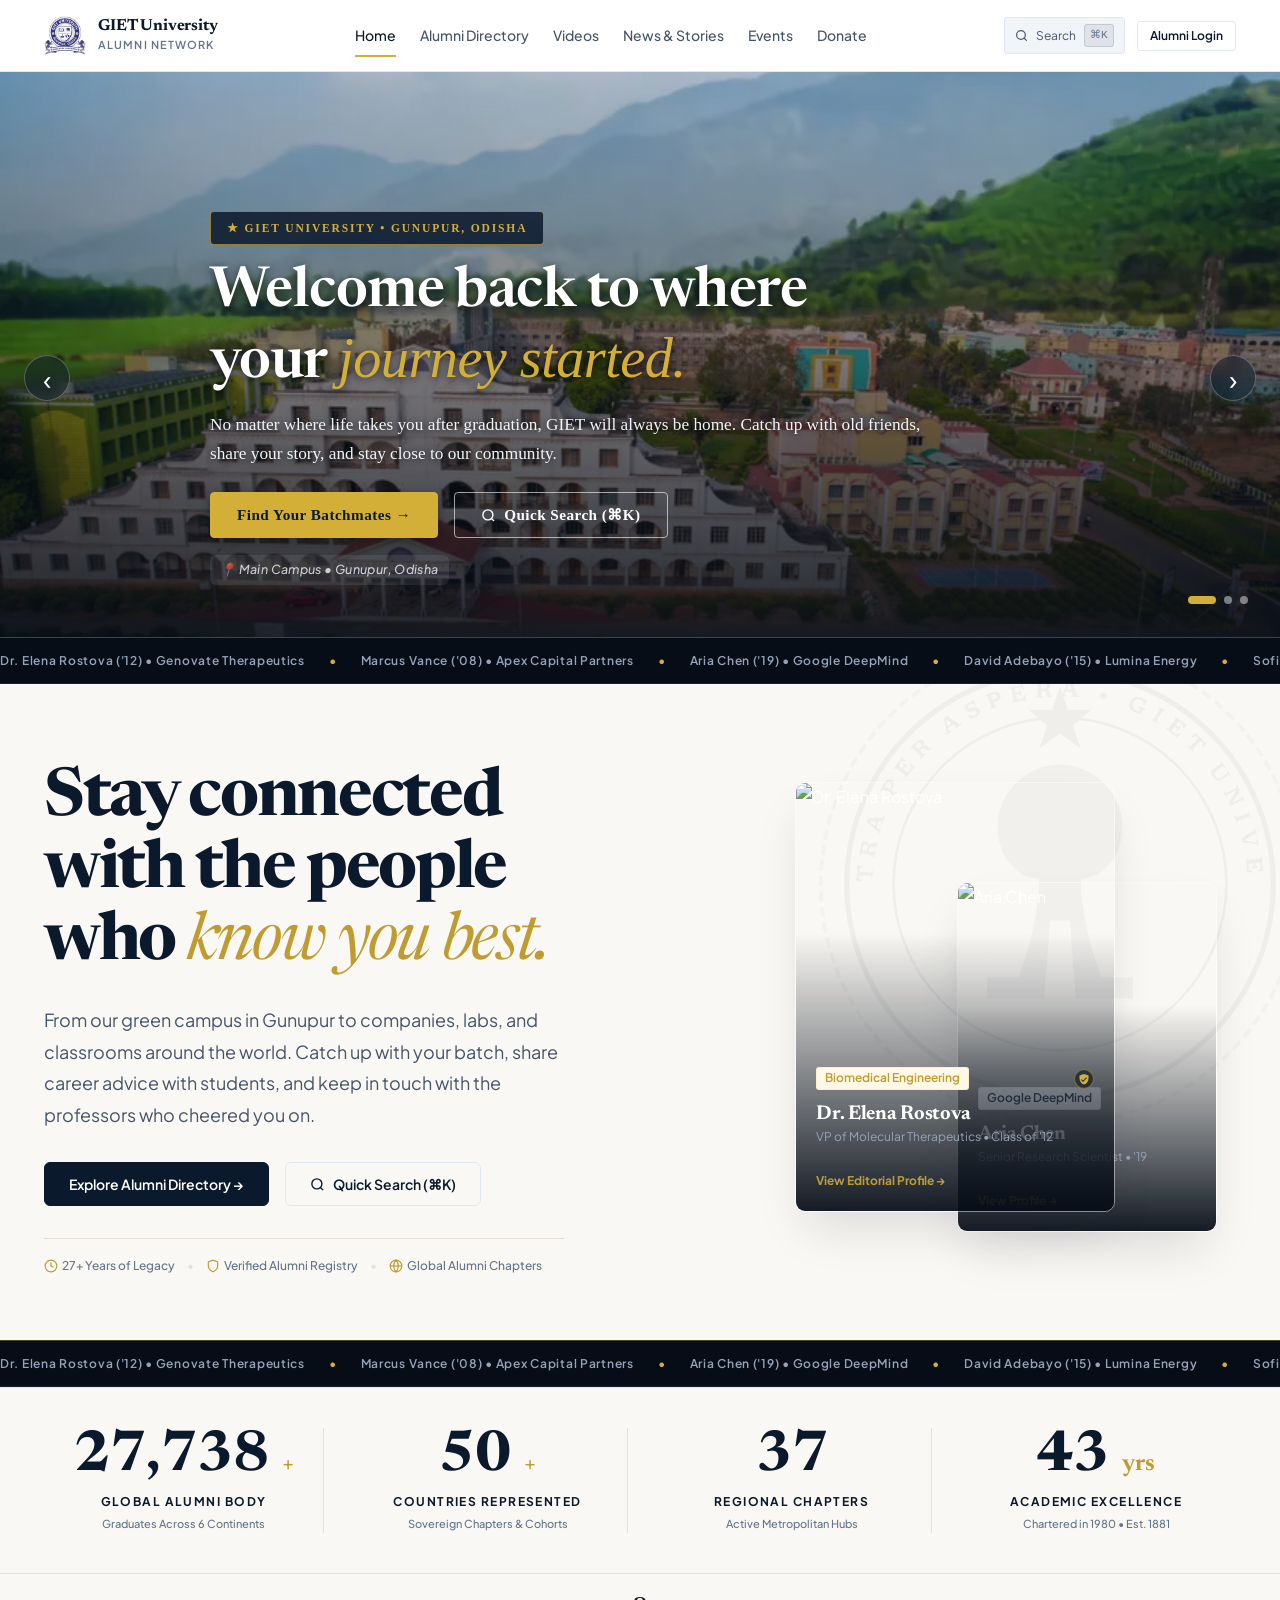
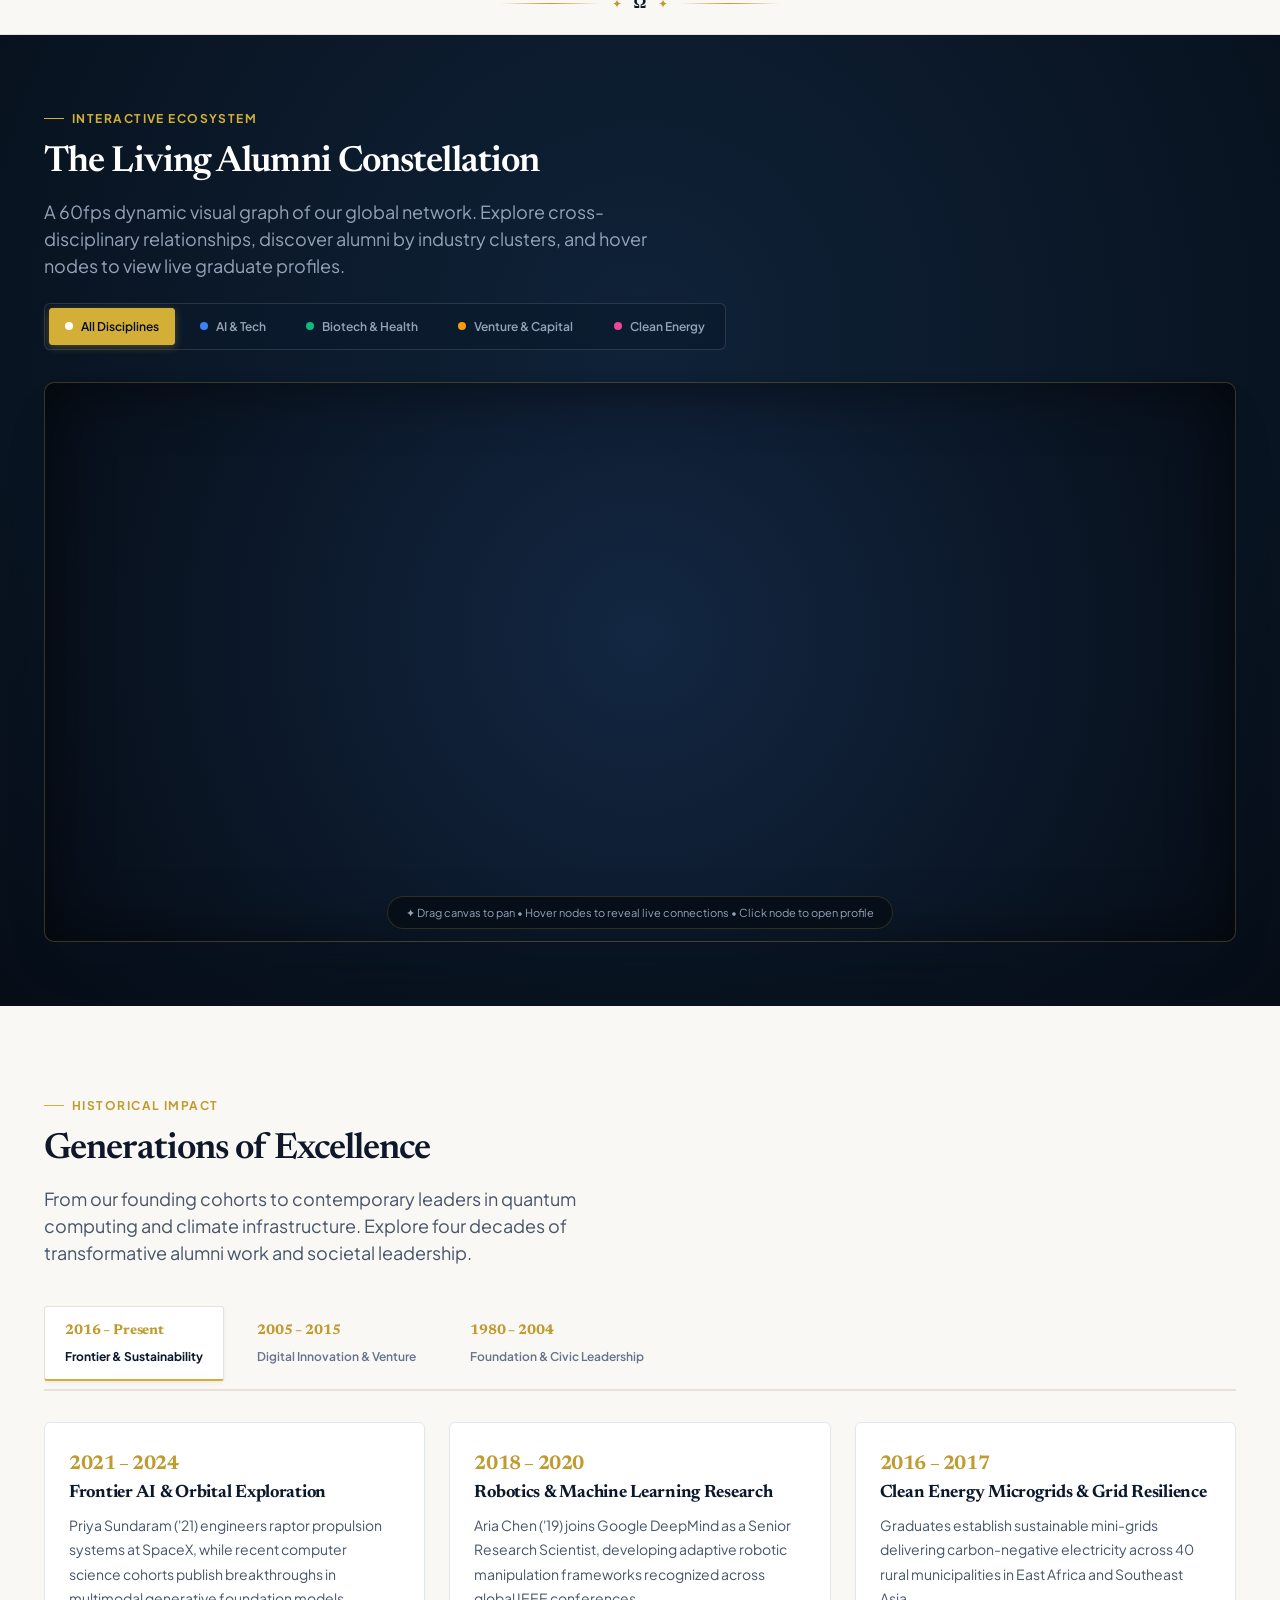
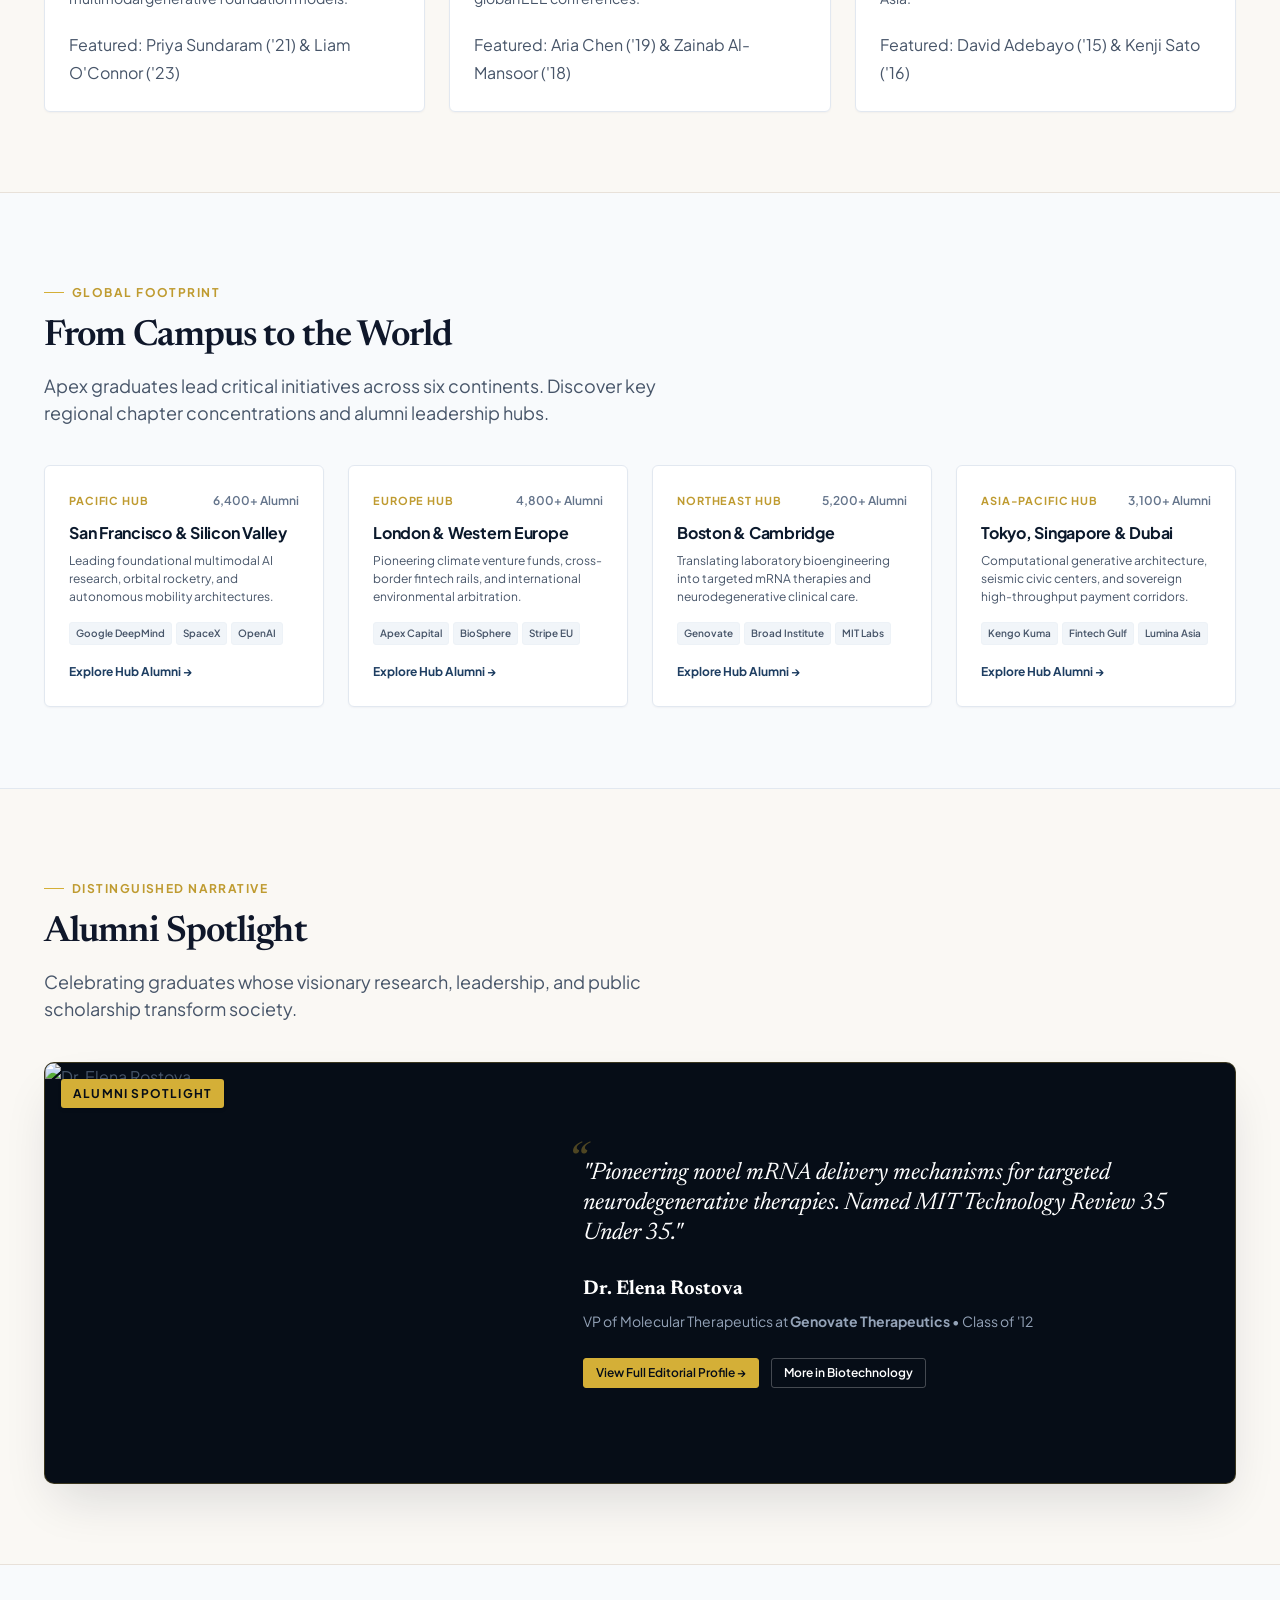
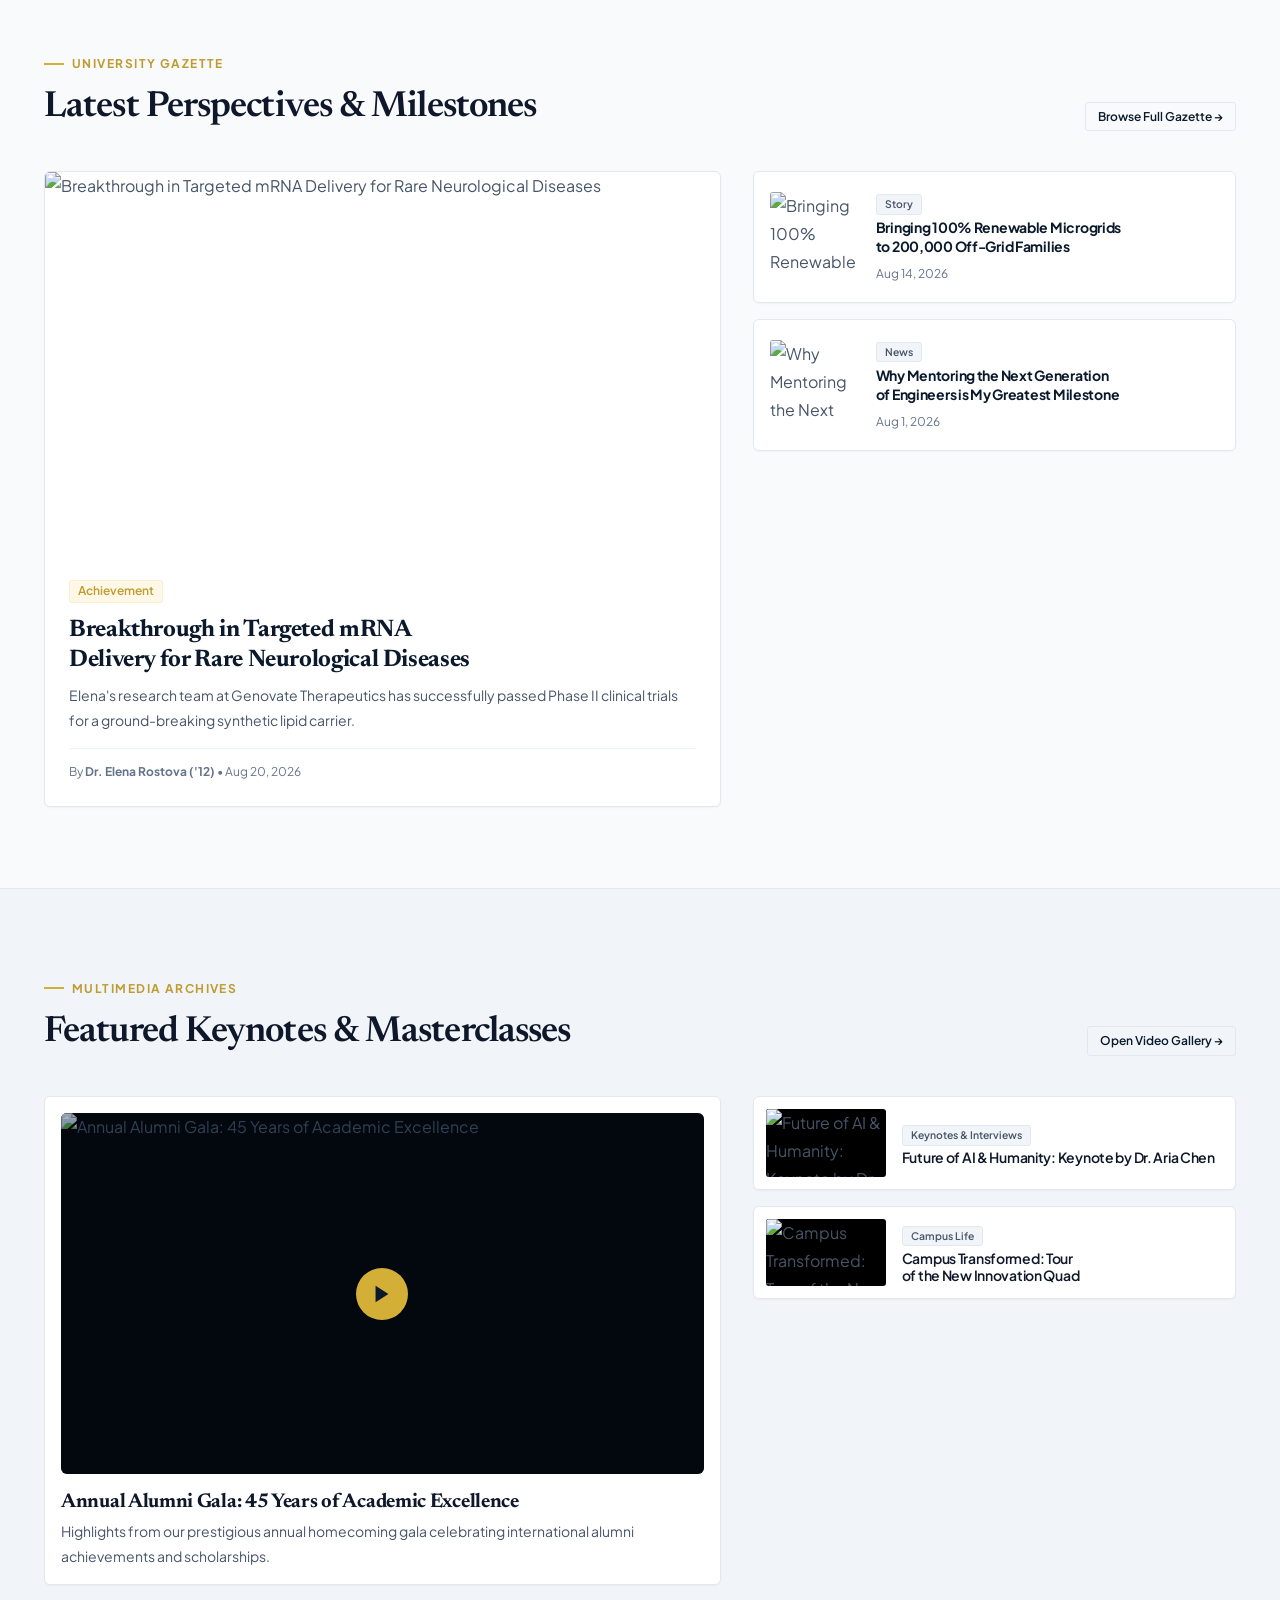
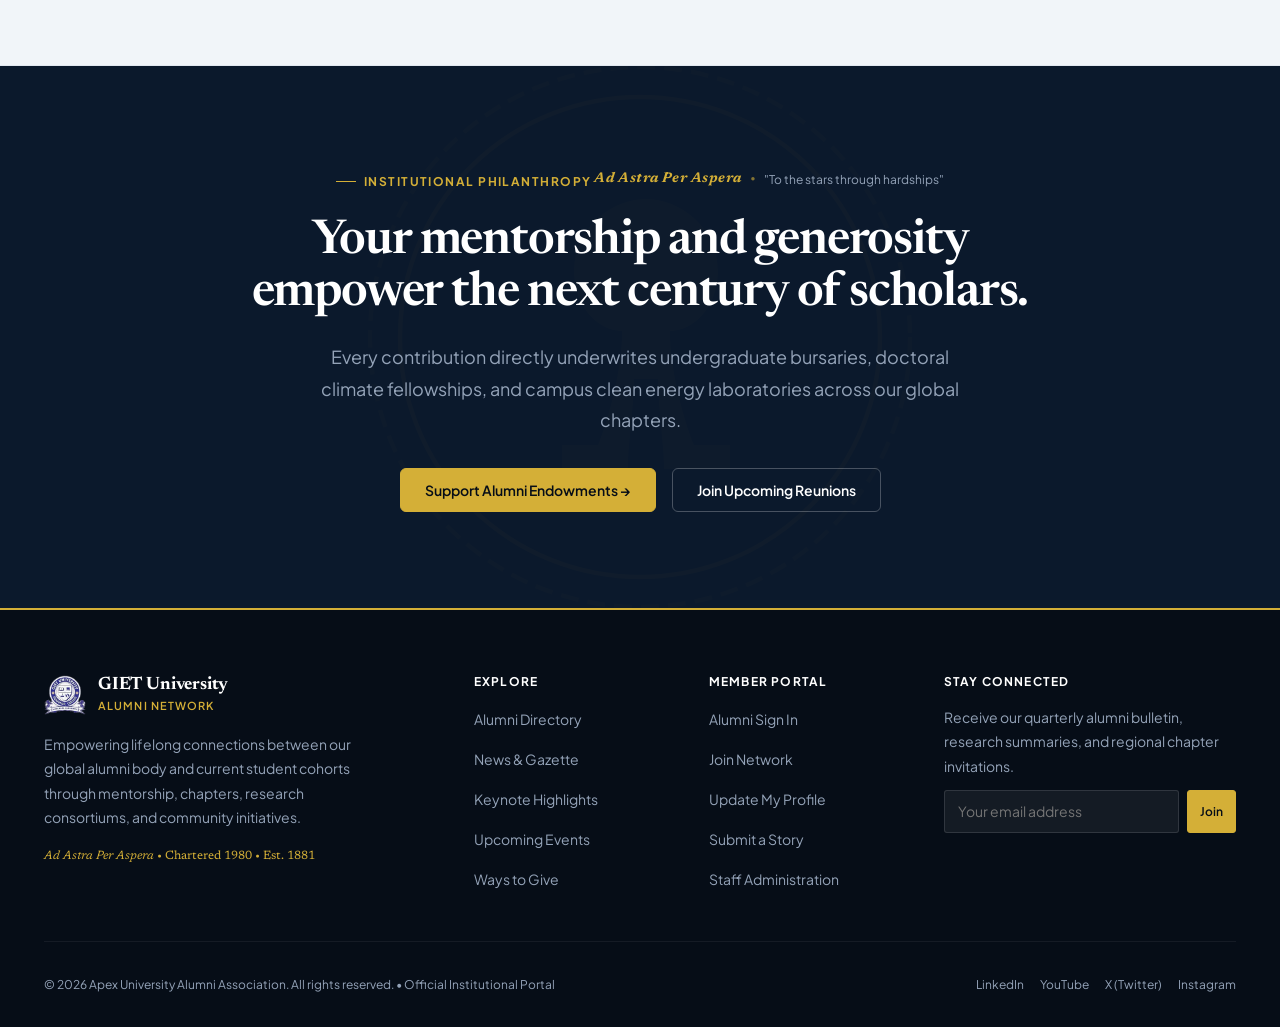
==== commit 50949a9d: "feat(components): add reusable header and footer components" ====
--- a/index.html
+++ b/index.html
@@ -238,11 +238,8 @@
       <div class="container hero-inner-grid">
         <div class="hero-text-col">
           <div class="hero-tag-wrap reveal">
-            <span class="heritage-seal-badge">
-              <span class="crest-mini-glyph">★</span>
-              GIET University &bull; Founded 1997
-            </span>
-            <span class="heritage-motto-tag" title="Proud GIETian Community">Proud GIETians</span>
+            
+            
           </div>
 
           <h1 class="hero-headline reveal reveal-delay-1">
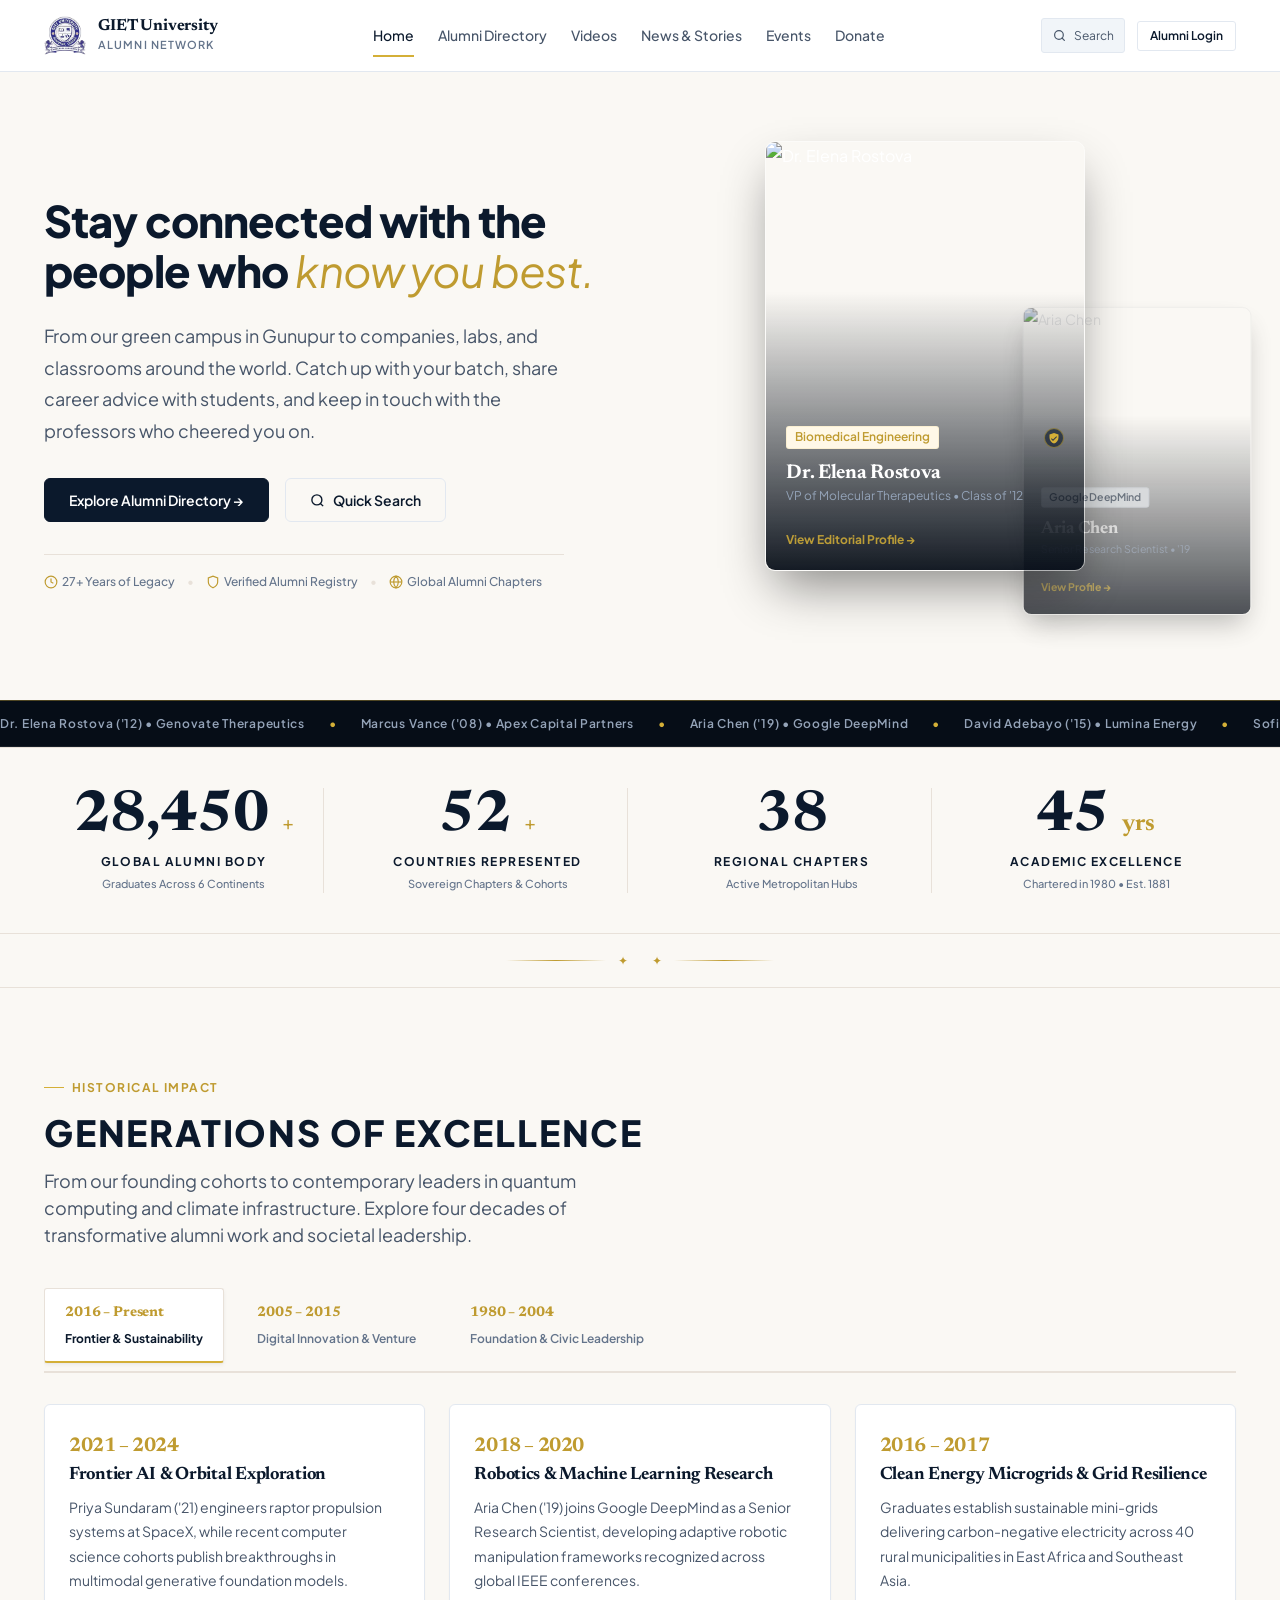
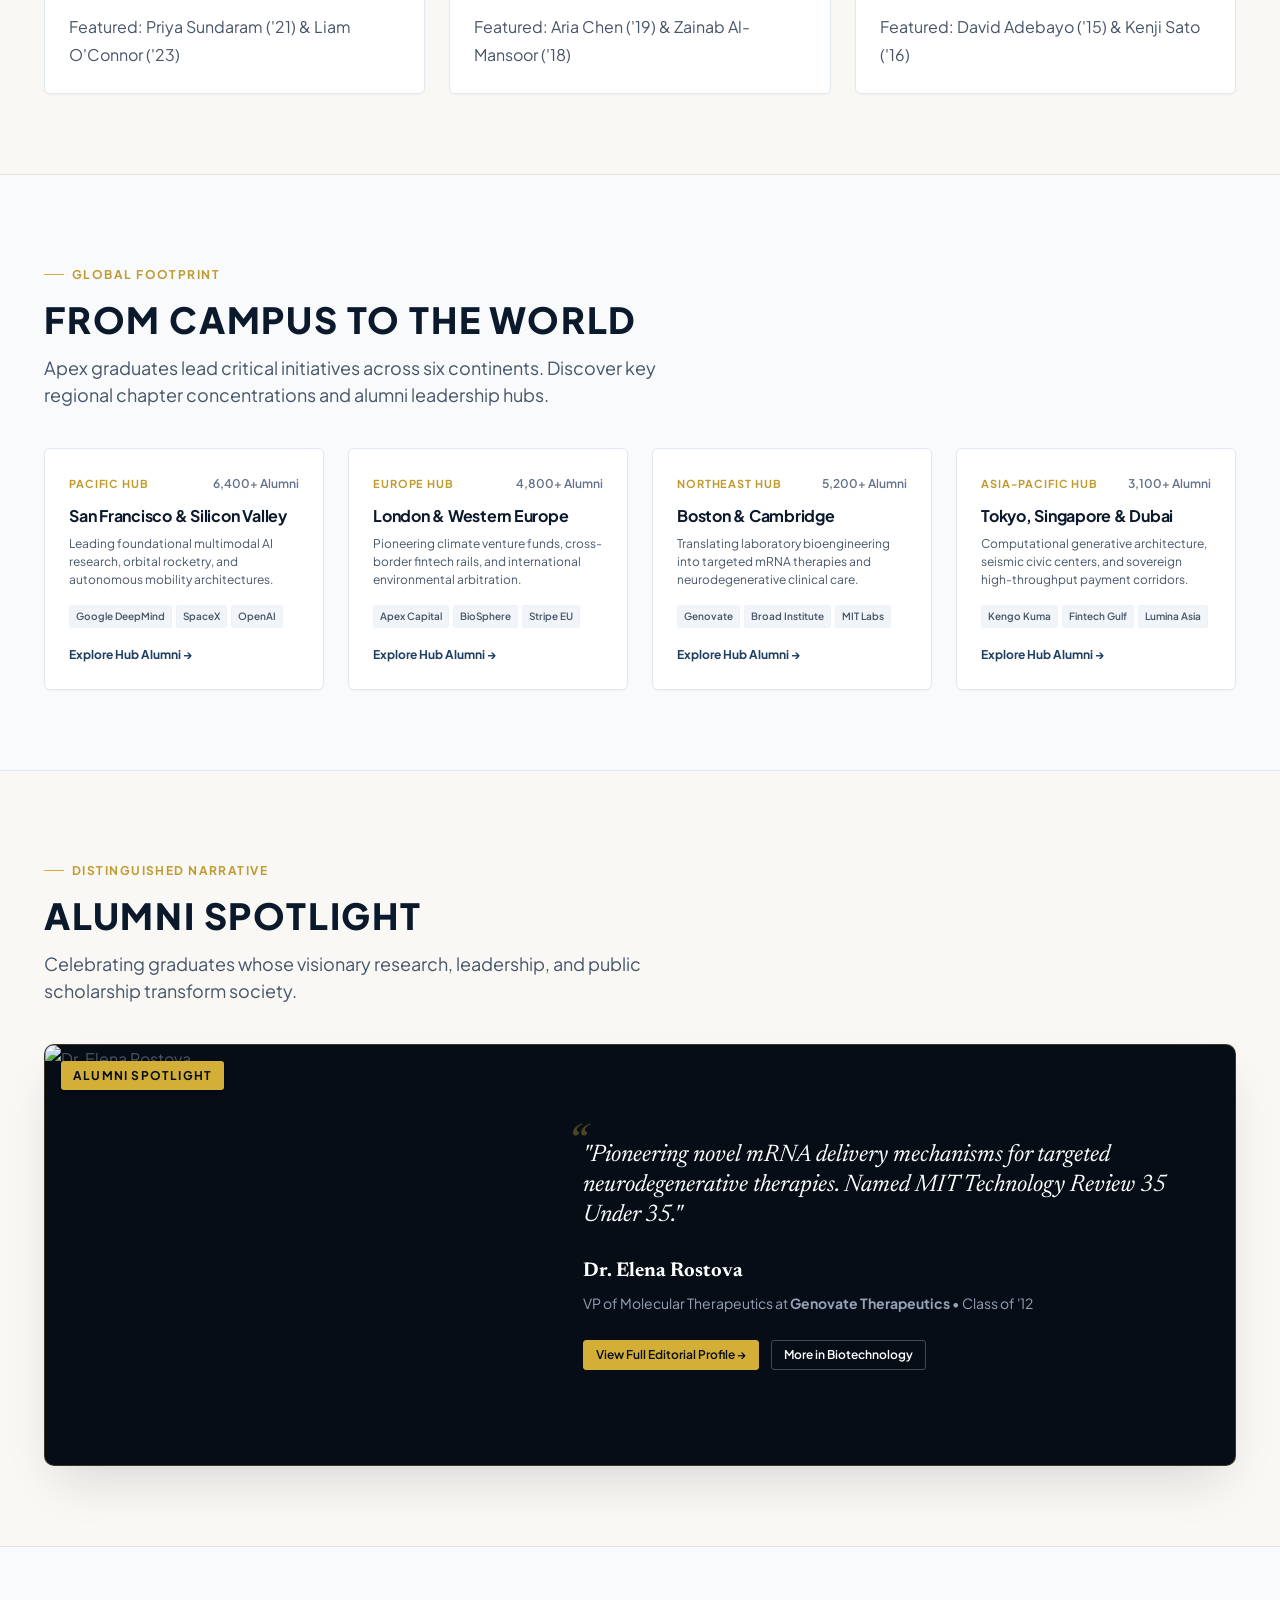
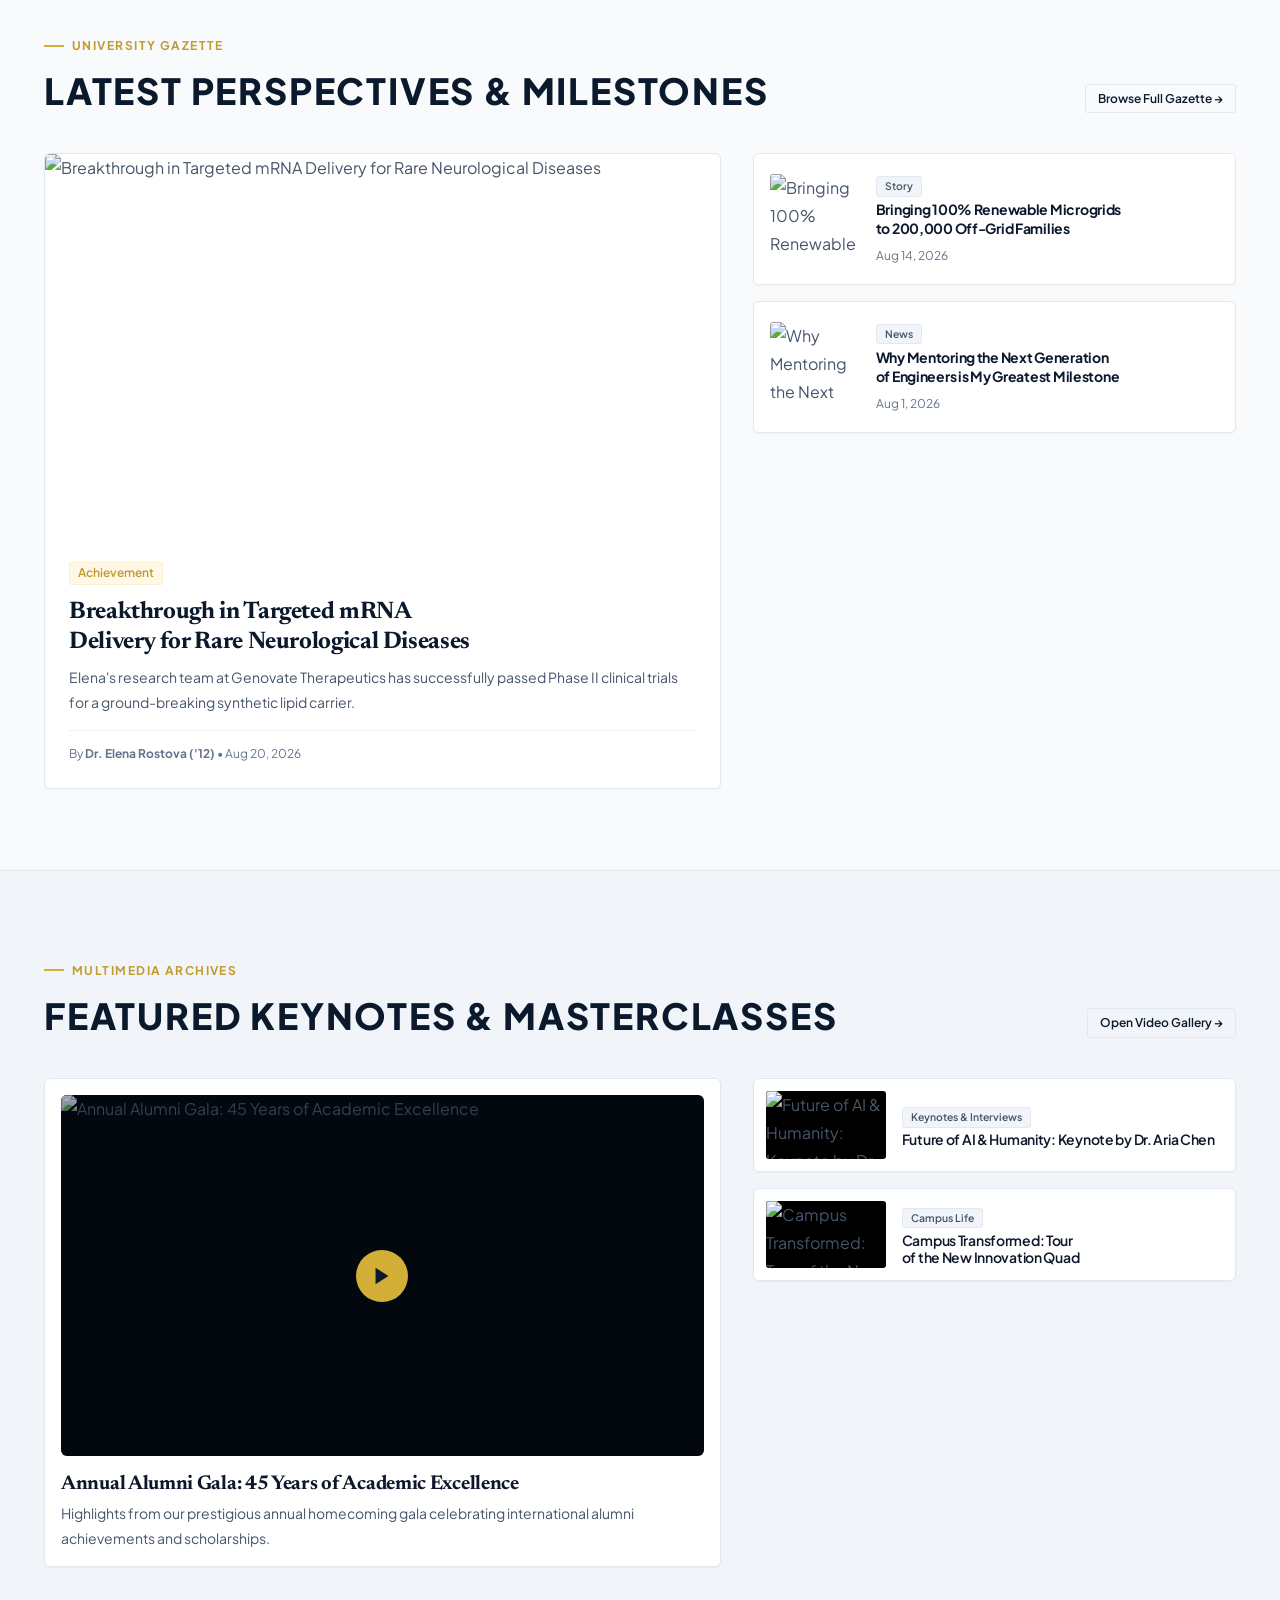
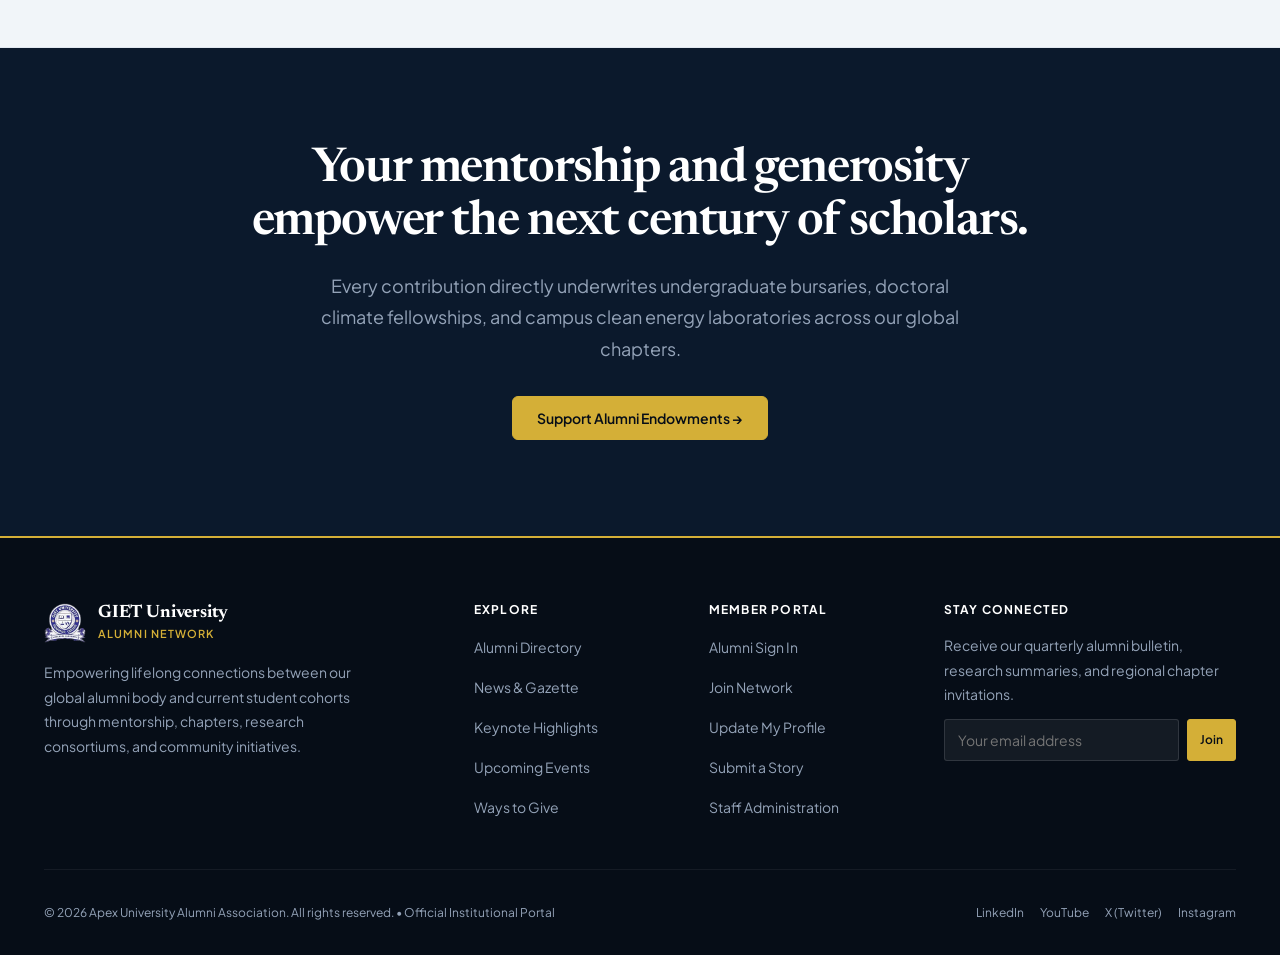
==== commit 305f151d: "feat(home): card looping animation, balanced typography, and search button polish" ====
--- a/index.html
+++ b/index.html
@@ -85,126 +85,9 @@
   <main class="main-content">
     
        <!-- ======================================================================
-         1. PANORAMIC CAMPUS HERO SLIDESHOW (KIIT STYLE & LUXURY EDITORIAL)
-         ====================================================================== -->
-    <section class="hero-panoramic-section" aria-label="GIET University Campus Showcase">
-      <div class="panoramic-slides-track" id="campus-slides-track">
-        
-        <!-- Slide 1: Main Campus Panorama -->
-        <div class="panoramic-slide active">
-          <img src="campus-1.0.webp" alt="GIET University Campus" onerror="this.src='https://images.unsplash.com/photo-1541339907198-e08756dedf3f?auto=format&fit=crop&w=1920&q=85'" />
-          <div class="panoramic-overlay">
-            <div class="container panoramic-content">
-              <span class="hero-heritage-pill">★ GIET UNIVERSITY &bull; GUNUPUR, ODISHA</span>
-              <h1 class="panoramic-headline">Welcome back to where your <span class="accent-italic">journey started.</span></h1>
-              <p class="panoramic-subtext">No matter where life takes you after graduation, GIET will always be home. Catch up with old friends, share your story, and stay close to our community.</p>
-              
-              <div class="panoramic-actions">
-                <a href="directory.html" class="btn btn-accent btn-lg">Find Your Batchmates &rarr;</a>
-                <button class="btn btn-outline-white btn-lg" onclick="document.getElementById('cmd-palette-trigger')?.click();">
-                  <svg width="15" height="15" viewBox="0 0 24 24" fill="none" stroke="currentColor" stroke-width="2.2"><circle cx="11" cy="11" r="8"></circle><line x1="21" y1="21" x2="16.65" y2="16.65"></line></svg>
-                  Quick Search (⌘K)
-                </button>
-              </div>
-
-              <div class="panoramic-slide-meta">
-                <span class="meta-tag">📍 Main Campus &bull; Gunupur, Odisha</span>
-              </div>
-            </div>
-          </div>
-        </div>
-
-        <!-- Slide 2: Research & Academic Blocks -->
-        <div class="panoramic-slide">
-          <img src="campus-3.webp" alt="GIET Engineering Blocks" onerror="this.src='https://images.unsplash.com/photo-1562774053-701939374585?auto=format&fit=crop&w=1920&q=85'" />
-          <div class="panoramic-overlay">
-            <div class="container panoramic-content">
-              <span class="hero-heritage-pill">★ CLASSROOMS, LABS &amp; MEMORIES</span>
-              <h1 class="panoramic-headline">The workshops and hallways that <span class="accent-italic">built our careers.</span></h1>
-              <p class="panoramic-subtext">From late-night project deadlines and canteen tea breaks to that unforgettable placement day. Help mentor the students following in your footsteps today.</p>
-              
-              <div class="panoramic-actions">
-                <a href="directory.html" class="btn btn-accent btn-lg">Explore Alumni Directory &rarr;</a>
-                <a href="news.html" class="btn btn-outline-white btn-lg">Read Alumni Stories &rarr;</a>
-              </div>
-
-              <div class="panoramic-slide-meta">
-                <span class="meta-tag">📍 Engineering &amp; Academic Blocks</span>
-              </div>
-            </div>
-          </div>
-        </div>
-
-        <!-- Slide 3: Central Library & Academic Commons -->
-        <div class="panoramic-slide">
-          <img src="library-1.webp" alt="GIET Central Library" onerror="this.src='https://images.unsplash.com/photo-1523050854058-8df90110c9f1?auto=format&fit=crop&w=1920&q=85'" />
-          <div class="panoramic-overlay">
-            <div class="container panoramic-content">
-              <span class="hero-heritage-pill">★ KNOWLEDGE CENTER </span>
-              <h1 class="panoramic-headline">Late night study sessions, <span class="accent-italic">lifelong friends.</span></h1>
-              <p class="panoramic-subtext">Remember cramming together before semester exams and sharing notes on the library steps? That same bond still connects GIETians across the world.</p>
-              
-              <div class="panoramic-actions">
-                <a href="directory.html" class="btn btn-accent btn-lg">Find Your Friends in Directory &rarr;</a>
-                <a href="donate.html" class="btn btn-outline-white btn-lg">Support Student Scholarships &rarr;</a>
-              </div>
-
-              <div class="panoramic-slide-meta">
-                <span class="meta-tag">📍 Central Library &bull; Gunupur Campus</span>
-              </div>
-            </div>
-          </div>
-        </div>
-
-      </div>
-
-      <!-- Arrow Controls -->
-      <button class="panoramic-arrow prev" id="carousel-prev" aria-label="Previous Slide">&lsaquo;</button>
-      <button class="panoramic-arrow next" id="carousel-next" aria-label="Next Slide">&rsaquo;</button>
-
-      <!-- Indicator Dots -->
-      <div class="panoramic-dots" id="carousel-dots">
-        <button class="panoramic-dot active" data-index="0" aria-label="Slide 1"></button>
-        <button class="panoramic-dot" data-index="1" aria-label="Slide 2"></button>
-        <button class="panoramic-dot" data-index="2" aria-label="Slide 3"></button>
-      </div>
-
-      <!-- Moving Alumni Marquee Ticker directly under the banner -->
-      <div class="alumni-ticker-strip hero-ticker-track" aria-label="Notable Alumni Ticker">
-        <div class="ticker-track">
-          <span>Dr. Elena Rostova ('12) &bull; Genovate Therapeutics</span>
-          <span class="ticker-dot">&bull;</span>
-          <span>Marcus Vance ('08) &bull; Apex Capital Partners</span>
-          <span class="ticker-dot">&bull;</span>
-          <span>Aria Chen ('19) &bull; Google DeepMind</span>
-          <span class="ticker-dot">&bull;</span>
-          <span>David Adebayo ('15) &bull; Lumina Energy</span>
-          <span class="ticker-dot">&bull;</span>
-          <span>Sofia Rodriguez ('11) &bull; International Justice Council</span>
-          <span class="ticker-dot">&bull;</span>
-          <span>Priya Sundaram ('21) &bull; SpaceX Propulsion</span>
-          <span class="ticker-dot">&bull;</span>
-          <span>Zainab Al-Mansoor ('18) &bull; Stripe Global Payouts</span>
-          <span class="ticker-dot">&bull;</span>
-          <!-- Duplicate set for infinite loop -->
-          <span>Dr. Elena Rostova ('12) &bull; Genovate Therapeutics</span>
-          <span class="ticker-dot">&bull;</span>
-          <span>Marcus Vance ('08) &bull; Apex Capital Partners</span>
-          <span class="ticker-dot">&bull;</span>
-          <span>Aria Chen ('19) &bull; Google DeepMind</span>
-          <span class="ticker-dot">&bull;</span>
-          <span>David Adebayo ('15) &bull; Lumina Energy</span>
-          <span class="ticker-dot">&bull;</span>
-          <span>Sofia Rodriguez ('11) &bull; International Justice Council</span>
-          <span class="ticker-dot">&bull;</span>
-          <span>Priya Sundaram ('21) &bull; SpaceX Propulsion</span>
-          <span class="ticker-dot">&bull;</span>
-          <span>Zainab Al-Mansoor ('18) &bull; Stripe Global Payouts</span>
-          <span class="ticker-dot">&bull;</span>
-        </div>
-      </div>
-    </section>
-
+         1. PANORAMIC CAMPUS HERO SLIDESHOW ( STYLE & LUXURY EDITORIAL)
+         ====================================================================== -->
+   
     <!-- ======================================================================
          1. CINEMATIC EDITORIAL HERO SECTION
          ====================================================================== -->
@@ -254,7 +137,7 @@
             <a href="directory.html" class="btn btn-primary btn-lg">Explore Alumni Directory &rarr;</a>
             <button class="btn btn-outline btn-lg" onclick="document.getElementById('cmd-palette-trigger')?.click();">
               <svg width="15" height="15" viewBox="0 0 24 24" fill="none" stroke="currentColor" stroke-width="2.2" aria-hidden="true"><circle cx="11" cy="11" r="8"></circle><line x1="21" y1="21" x2="16.65" y2="16.65"></line></svg>
-              Quick Search (⌘K)
+              Quick Search 
             </button>
           </div>
 
@@ -401,7 +284,7 @@
     <div class="brass-divider-wrap" aria-hidden="true">
       <div class="brass-divider">
         <span class="brass-glyph">✦</span>
-        <span class="brass-crest-letter">Ω</span>
+        <span class="brass-crest-letter"></span>
         <span class="brass-glyph">✦</span>
       </div>
     </div>
@@ -410,67 +293,7 @@
          3. INTERACTIVE ALUMNI CONSTELLATION & LIVING NETWORK
          System Contract: #constellation-canvas, #constellation-tooltip, #constellation-filters
          ====================================================================== -->
-    <section class="section constellation-section" id="network-constellation">
-      <div class="container">
-        <div class="constellation-header-row reveal">
-          <div>
-            <span class="section-tag" style="color: var(--color-accent);">Interactive Ecosystem</span>
-            <h2 class="section-title">The Living Alumni Constellation</h2>
-            <p class="section-subtitle">
-              A 60fps dynamic visual graph of our global network. Explore cross-disciplinary relationships, discover alumni by industry clusters, and hover nodes to view live graduate profiles.
-            </p>
-          </div>
-
-          <!-- Discipline Filter Pills -->
-          <div class="constellation-filter-pills" id="constellation-filters" role="group" aria-label="Filter network by discipline">
-            <button class="constellation-pill active" data-filter="all">
-              <span class="pill-dot dot-all"></span> All Disciplines
-            </button>
-            <button class="constellation-pill" data-filter="Tech">
-              <span class="pill-dot dot-tech"></span> AI &amp; Tech
-            </button>
-            <button class="constellation-pill" data-filter="Biotech">
-              <span class="pill-dot dot-bio"></span> Biotech &amp; Health
-            </button>
-            <button class="constellation-pill" data-filter="Finance">
-              <span class="pill-dot dot-vc"></span> Venture &amp; Capital
-            </button>
-            <button class="constellation-pill" data-filter="Energy">
-              <span class="pill-dot dot-energy"></span> Clean Energy
-            </button>
-          </div>
-        </div>
-
-        <div class="constellation-canvas-wrapper reveal reveal-delay-1">
-          <!-- Main Canvas supporting both #constellation-canvas and #network-canvas IDs -->
-          <canvas id="constellation-canvas" class="network-canvas constellation-canvas" aria-label="Interactive Alumni Network Constellation Graph"></canvas>
-          
-          <!-- Hover Profile Tooltip Card supporting #constellation-tooltip -->
-          <div id="constellation-tooltip" class="network-node-tooltip constellation-tooltip" style="display: none;" role="tooltip">
-            <div class="tooltip-badge-strip">
-              <span id="tooltip-discipline-badge" class="badge badge-accent">Technology</span>
-              <span id="tooltip-verified-badge" class="tooltip-verified-pill" title="Verified Alumnus">
-                <svg width="10" height="10" viewBox="0 0 24 24" fill="currentColor"><path d="M12 2L3 5v6c0 5.55 3.84 10.74 9 12 5.16-1.26 9-6.45 9-12V5l-9-3zm-2 16l-4-4 1.41-1.41L10 15.17l6.59-6.59L18 10l-8 8z"/></svg>
-                Verified
-              </span>
-            </div>
-            <div class="tooltip-content">
-              <img id="tooltip-avatar" src="" alt="" class="tooltip-avatar" />
-              <div class="tooltip-info">
-                <div id="tooltip-name" class="tooltip-name">Alumni Name</div>
-                <div id="tooltip-role" class="tooltip-role">Role at Company</div>
-                <div id="tooltip-meta" class="tooltip-meta">Class of '19 &bull; Location</div>
-              </div>
-            </div>
-            <a id="tooltip-link" href="#" class="tooltip-btn">View Full Profile &rarr;</a>
-          </div>
-
-          <div class="constellation-canvas-hint">
-            <span>✦ Drag canvas to pan &bull; Hover nodes to reveal live connections &bull; Click node to open profile</span>
-          </div>
-        </div>
-      </div>
-    </section>
+    
 
     <!-- ======================================================================
          4. GENERATIONS OF EXCELLENCE TIMELINE EXPLORER
@@ -664,19 +487,19 @@
       </div>
 
       <div class="container text-center reveal">
-        <span class="section-tag" style="color:var(--color-accent); justify-content:center;">Institutional Philanthropy</span>
-        <div class="giving-motto-crest">
-          <span class="motto-latin">Ad Astra Per Aspera</span>
+        <!-- <span class="section-tag" style="color:var(--color-accent); justify-content:center;">Institutional Philanthropy</span>
+        <!-- <div class="giving-motto-crest"> -->
+          <!-- <span class="motto-latin">Ad Astra Per Aspera</span>
           <span class="motto-divider">&bull;</span>
           <span class="motto-translation">"To the stars through hardships"</span>
-        </div>
+        </div> --> 
         <h2 class="giving-statement-heading">Your mentorship and generosity empower the next century of scholars.</h2>
         <p class="giving-statement-desc">
           Every contribution directly underwrites undergraduate bursaries, doctoral climate fellowships, and campus clean energy laboratories across our global chapters.
         </p>
         <div style="margin-top:var(--space-8); display:flex; justify-content:center; gap:var(--space-4); flex-wrap:wrap;">
           <a href="donate.html" class="btn btn-accent btn-lg">Support Alumni Endowments &rarr;</a>
-          <a href="events.html" class="btn btn-outline-white btn-lg">Join Upcoming Reunions</a>
+         
         </div>
       </div>
     </section>
@@ -703,7 +526,7 @@
             Empowering lifelong connections between our global alumni body and current student cohorts through mentorship, chapters, research consortiums, and community initiatives.
           </p>
           <div class="footer-motto-tag">
-            <em>Ad Astra Per Aspera</em> &bull; Chartered 1980 &bull; Est. 1881
+            
           </div>
         </div>
 
--- a/css/pages/home.css
+++ b/css/pages/home.css
@@ -1670,3 +1670,80 @@
     height: 180px;
   }
 }
+
+/* Hide ⌘K keyboard shortcut badges in search triggers */
+.header-search-btn .cmd-kbd,
+.cmd-kbd,
+.cmd-badge {
+  display: none !important;
+}
+
+
+/* Hide background watermark seals */
+.heritage-watermark-seal,
+.giving-watermark-seal {
+  display: none !important;
+}
+
+/* ==========================================================================
+   BALANCED HEADINGS (Clean, Modern & Not Awkward)
+   ========================================================================== */
+
+/* 1. Only section titles (like "OUR PROUD ALUMNI") get uppercase */
+.section-title {
+  font-family: var(--font-sans) !important;
+  font-weight: 800 !important;
+  text-transform: uppercase !important;
+  letter-spacing: 0.05em !important;
+  color: var(--color-primary, #0B192C) !important;
+}
+
+/* 2. Hero Headline: Modern, balanced size that fits in 2 clean lines */
+.hero-headline {
+  font-family: var(--font-sans) !important;
+  font-size: clamp(2rem, 3.4vw, 3rem) !important; /* Elegant size */
+  font-weight: 800 !important;
+  text-transform: none !important;                /* Natural capitalization */
+  letter-spacing: -0.02em !important;             /* Crisp modern spacing */
+  line-height: 1.15 !important;
+  color: var(--color-primary, #0B192C) !important;
+}
+
+/* 3. Ensure alumni card names on photos stay clean white */
+.hero-card-name {
+  color: #FFFFFF !important;
+}
+/* ==========================================================================
+   LOOPING ALUMNI CARDS ANIMATION
+   ========================================================================== */
+.hero-alumni-card {
+  transition: transform 0.75s cubic-bezier(0.34, 1.25, 0.64, 1),
+              opacity 0.6s ease,
+              box-shadow 0.6s ease,
+              filter 0.6s ease !important;
+}
+
+/* Front Card (Focused, Large, Top Layer) */
+.hero-alumni-card.is-front,
+.hero-card-main {
+  transform: translate(-30px, -15px) scale(1) !important;
+  z-index: 5 !important;
+  opacity: 1 !important;
+  filter: brightness(1) !important;
+  box-shadow: 0 24px 48px -10px rgba(0, 0, 0, 0.45) !important;
+}
+
+/* Back Card (Receded, Smaller, Behind) */
+.hero-alumni-card.is-back,
+.hero-card-secondary {
+  transform: translate(50px, 30px) scale(0.88) !important;
+  z-index: 2 !important;
+  opacity: 0.75 !important;
+  filter: brightness(0.85) !important;
+  box-shadow: 0 16px 32px -8px rgba(0, 0, 0, 0.35) !important;
+}
+
+/* Hover: subtle glow */
+.hero-alumni-card:hover {
+  filter: brightness(1.04) !important;
+}
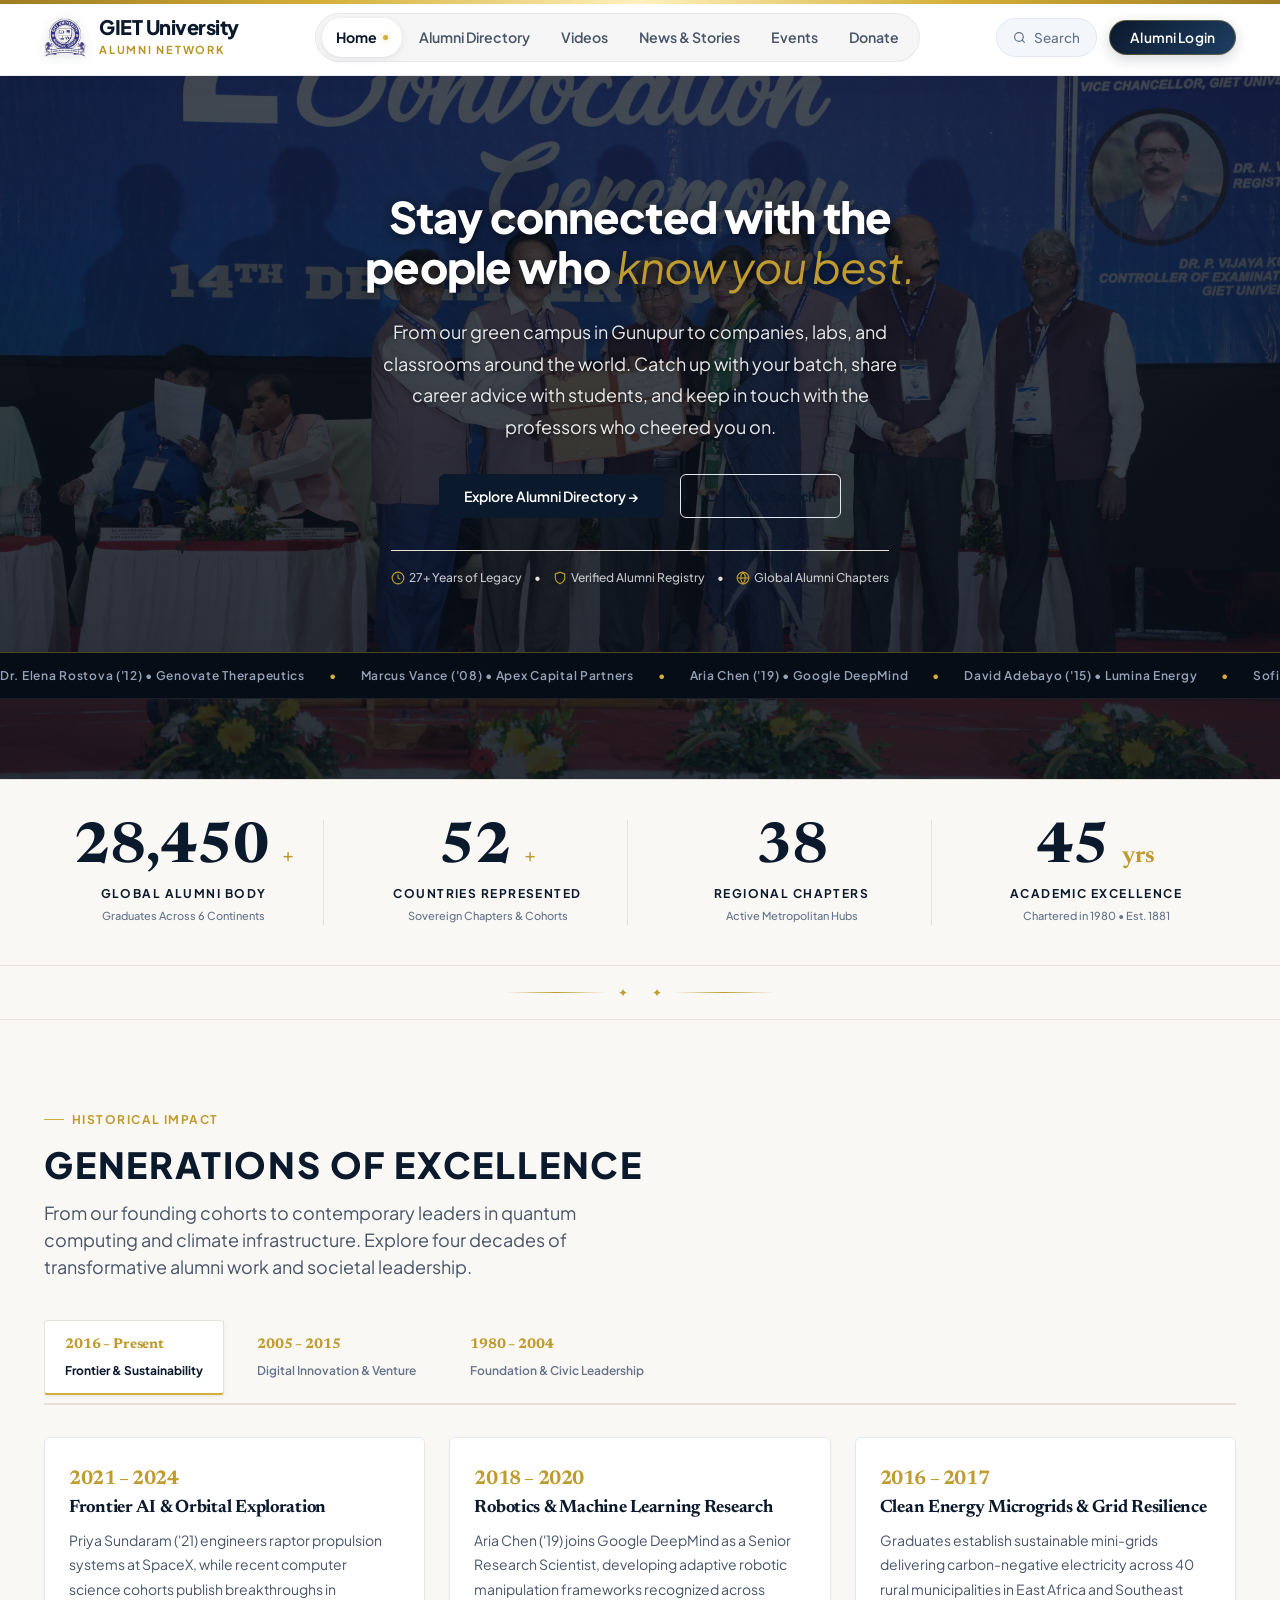
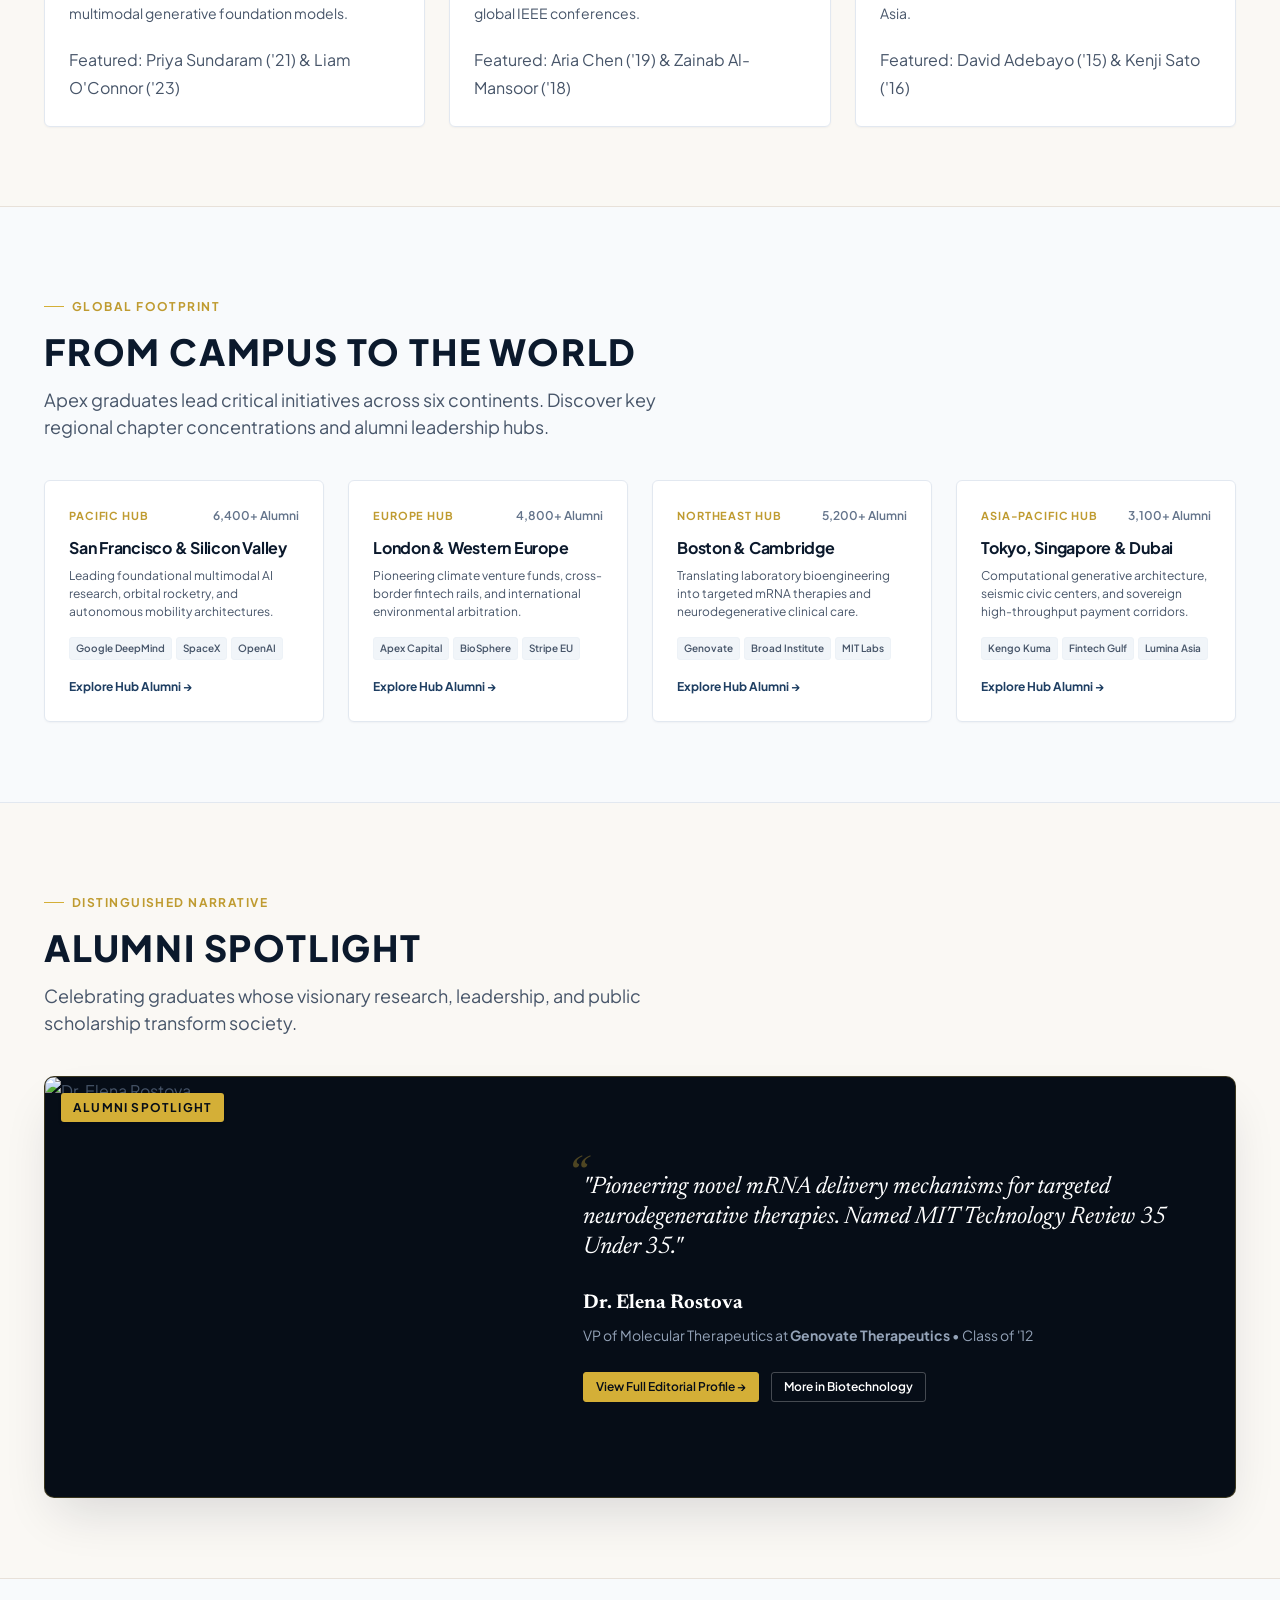
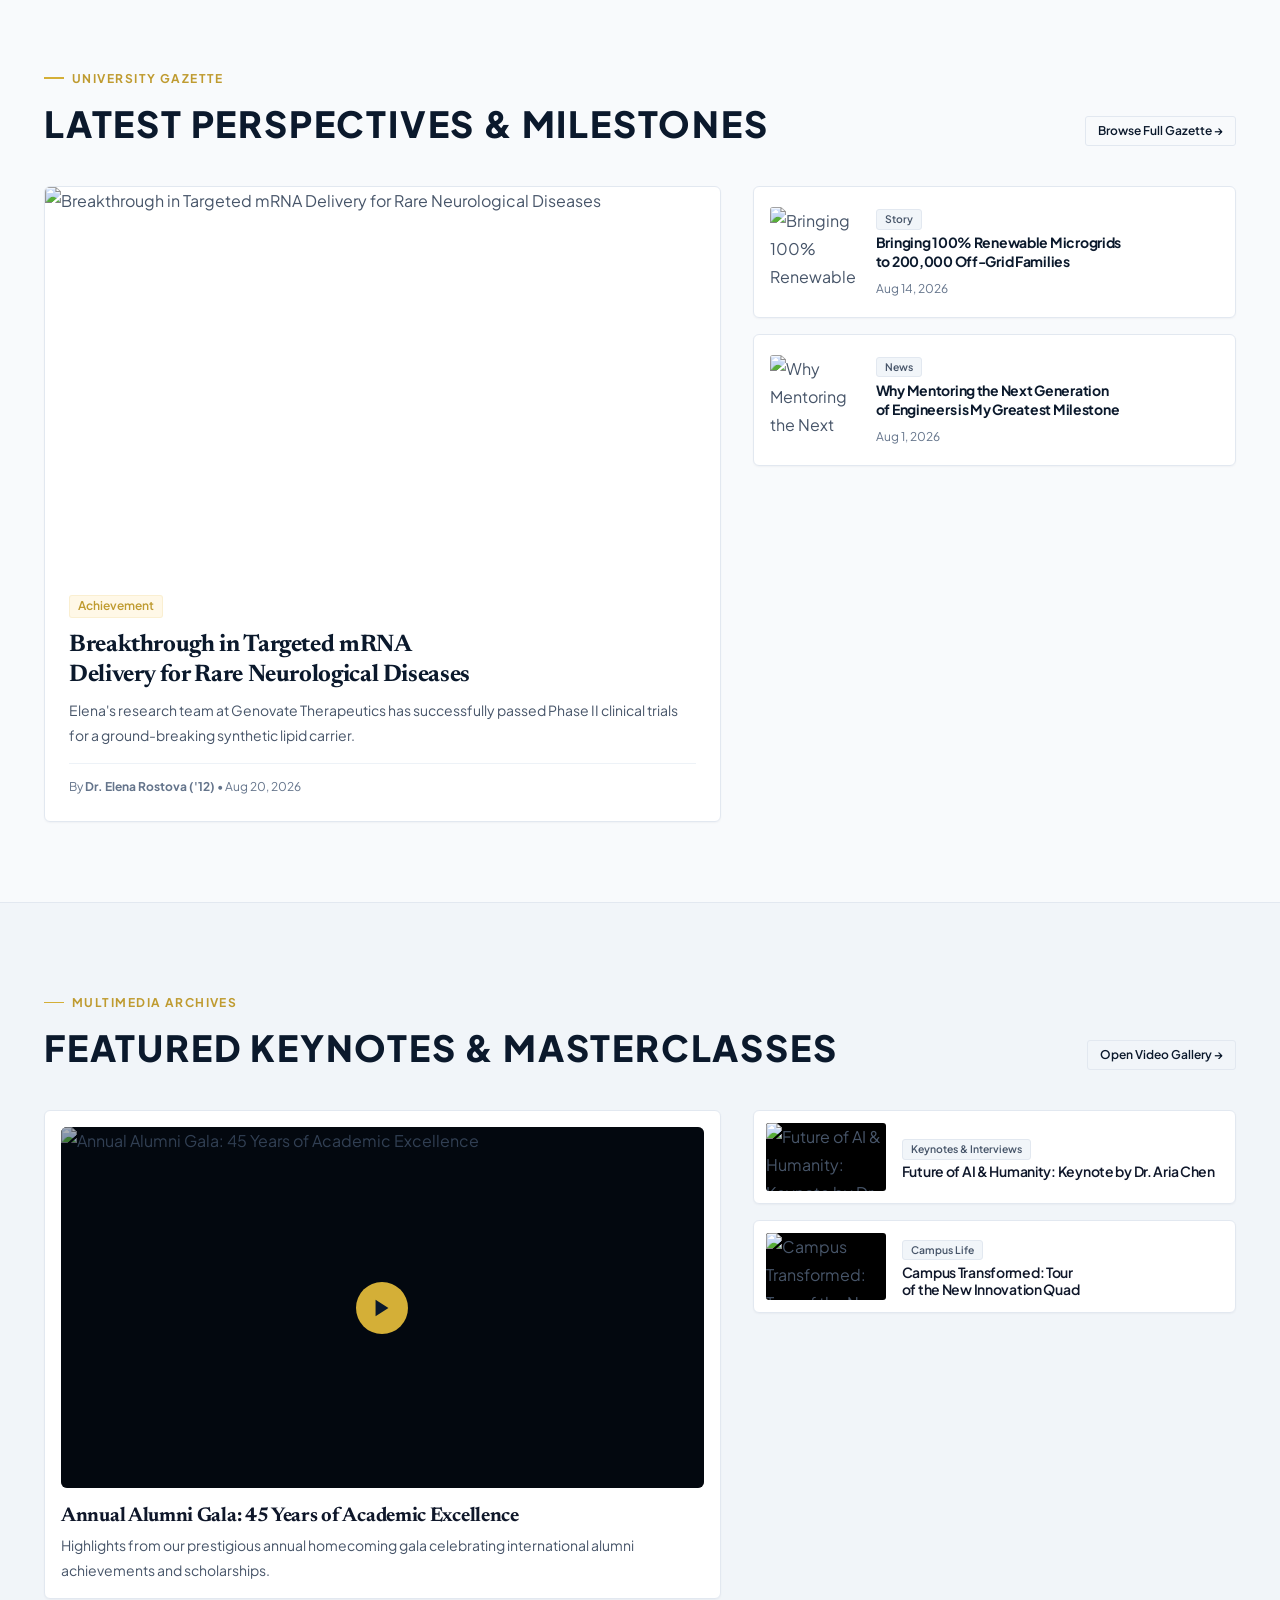
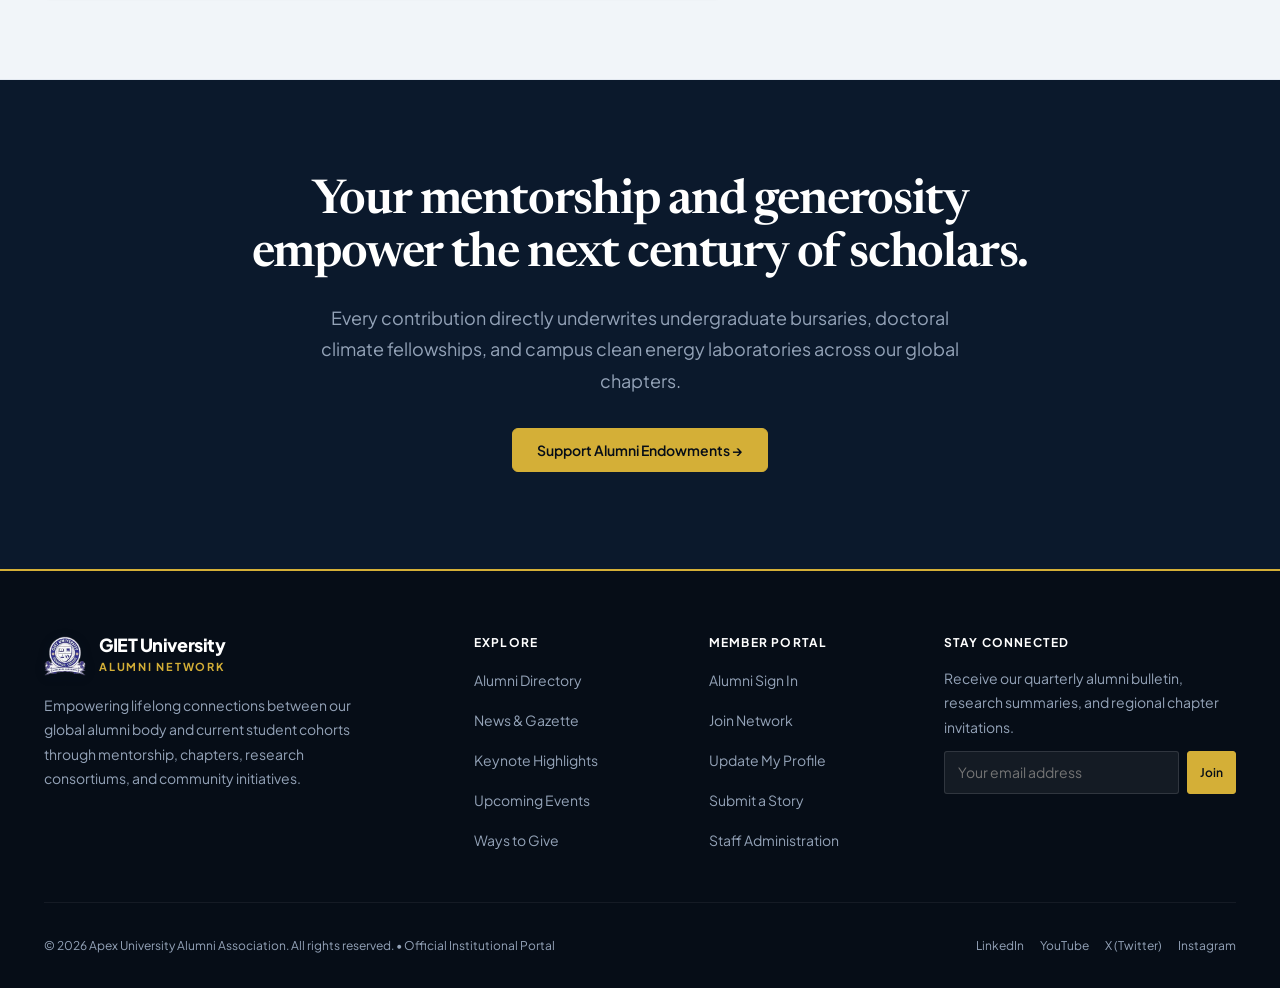
==== commit 4ca1f105: "feat: executive global header redesign and convocation hero branding" ====
--- a/index.html
+++ b/index.html
@@ -160,36 +160,7 @@
           </div>
         </div>
 
-        <div class="hero-spatial-col reveal reveal-delay-2">
-          <!-- Live Spatial Alumni Card 1: Dr. Elena Rostova ('12) -->
-          <a href="profile.html?id=alumni-001" class="hero-alumni-card hero-card-main" aria-label="View profile of Dr. Elena Rostova">
-            <img src="https://images.unsplash.com/photo-1573496359142-b8d87734a5a2?auto=format&fit=crop&w=600&q=80" alt="Dr. Elena Rostova" class="hero-card-img" />
-            <div class="hero-card-overlay">
-              <div class="hero-card-tag-row">
-                <span class="badge badge-accent">Biomedical Engineering</span>
-                <span class="hero-card-verified-badge" title="Verified Distinguished Alumnus">
-                  <svg width="12" height="12" viewBox="0 0 24 24" fill="currentColor"><path d="M12 2L3 5v6c0 5.55 3.84 10.74 9 12 5.16-1.26 9-6.45 9-12V5l-9-3zm-2 16l-4-4 1.41-1.41L10 15.17l6.59-6.59L18 10l-8 8z"/></svg>
-                </span>
-              </div>
-              <h3 class="hero-card-name">Dr. Elena Rostova</h3>
-              <p class="hero-card-sub">VP of Molecular Therapeutics &bull; Class of '12</p>
-              <span class="hero-card-view-btn">View Editorial Profile &rarr;</span>
-            </div>
-          </a>
-
-          <!-- Live Spatial Alumni Card 2: Aria Chen ('19) -->
-          <a href="profile.html?id=alumni-003" class="hero-alumni-card hero-card-secondary" aria-label="View profile of Aria Chen">
-            <img src="https://images.unsplash.com/photo-1580489944761-15a19d654956?auto=format&fit=crop&w=500&q=80" alt="Aria Chen" class="hero-card-img" />
-            <div class="hero-card-overlay">
-              <div class="hero-card-tag-row">
-                <span class="badge badge-subtle">Google DeepMind</span>
-              </div>
-              <h4 class="hero-card-name">Aria Chen</h4>
-              <p class="hero-card-sub">Senior Research Scientist &bull; '19</p>
-              <span class="hero-card-view-btn">View Profile &rarr;</span>
-            </div>
-          </a>
-        </div>
+        
       </div>
 
       <!-- Continuous Subtle Alumni Ticker -->
--- a/css/components.css
+++ b/css/components.css
@@ -2,27 +2,42 @@
    COMPONENTS
    Header, navigation, footer, buttons, cards, modals, forms, badges, toasts
    Refined for institutional editorial quality
+   
+/* ==========================================================================
+   EXECUTIVE INSTITUTIONAL HEADER (Ultra-Prestigious Capsule Design)
    ========================================================================== */
-
-/* --- Refined Navigation --- */
 .site-header {
   position: sticky;
   top: 0;
   left: 0;
   right: 0;
   width: 100%;
-  height: var(--header-height);
+  height: 76px;
   background: rgba(255, 255, 255, 0.92);
-  backdrop-filter: blur(12px);
-  -webkit-backdrop-filter: blur(12px);
-  border-bottom: 1px solid var(--color-border);
+  backdrop-filter: blur(20px) saturate(180%);
+  -webkit-backdrop-filter: blur(20px) saturate(180%);
+  border-bottom: 1px solid rgba(15, 23, 42, 0.08);
+  box-shadow: 0 4px 20px -2px rgba(11, 25, 44, 0.06), 0 1px 3px rgba(0, 0, 0, 0.03);
   z-index: var(--z-sticky);
-  transition: height var(--transition-normal), box-shadow var(--transition-normal);
+  transition: all 0.3s cubic-bezier(0.4, 0, 0.2, 1);
+}
+
+/* Shimmering Metallic Gold Heritage Top Stripe */
+.site-header::before {
+  content: '';
+  position: absolute;
+  top: 0;
+  left: 0;
+  right: 0;
+  height: 3.5px;
+  background: linear-gradient(90deg, #9E7D23 0%, #D4AF37 25%, #FFF0BD 50%, #D4AF37 75%, #9E7D23 100%);
+  z-index: 10;
 }
 
 .site-header.scrolled {
-  height: var(--header-height-scrolled);
-  box-shadow: 0 1px 4px rgba(15, 23, 42, 0.06);
+  height: 66px;
+  background: rgba(255, 255, 255, 0.98);
+  box-shadow: 0 10px 30px -4px rgba(11, 25, 44, 0.12), 0 2px 6px rgba(0, 0, 0, 0.04);
 }
 
 .header-inner {
@@ -37,25 +52,36 @@
 .brand {
   display: flex;
   align-items: center;
-  gap: var(--space-3);
+  gap: 13px;
   text-decoration: none;
-  color: var(--color-primary);
+  transition: opacity 0.2s ease;
+}
+
+.brand:hover {
+  opacity: 0.92;
 }
 
 .brand-crest {
-  width: 38px;
-  height: 38px;
-  background: var(--color-primary);
-  color: var(--color-accent);
-  border-radius: var(--radius-xs);
+  width: 48px;
+  height: 48px;
+  background: transparent;
   display: flex;
   align-items: center;
   justify-content: center;
-  font-weight: var(--font-bold);
-  font-family: var(--font-heading);
-  font-size: var(--text-lg);
   flex-shrink: 0;
-  box-shadow: inset 0 1px 0 rgba(255,255,255,0.08);
+  transition: transform 0.3s cubic-bezier(0.34, 1.56, 0.64, 1);
+  filter: drop-shadow(0 2px 6px rgba(11, 25, 44, 0.12));
+}
+
+.brand:hover .brand-crest {
+  transform: scale(1.06);
+  filter: drop-shadow(0 4px 10px rgba(212, 175, 55, 0.35));
+}
+
+.brand-logo-img {
+  width: 100%;
+  height: 100%;
+  object-fit: contain;
 }
 
 .brand-info {
@@ -64,64 +90,80 @@
 }
 
 .brand-title {
-  font-family: var(--font-heading);
-  font-weight: var(--font-bold);
-  font-size: var(--text-base);
-  letter-spacing: -0.01em;
-  line-height: 1.15;
-  color: var(--color-primary);
+  font-family: var(--font-sans);
+  font-weight: 800;
+  font-size: 1.25rem;
+  letter-spacing: -0.025em;
+  line-height: 1.12;
+  color: var(--color-primary, #0B192C);
 }
 
 .brand-subtitle {
   font-family: var(--font-sans);
   font-size: 0.6875rem;
-  font-weight: var(--font-semibold);
-  letter-spacing: 0.1em;
+  font-weight: 700;
+  letter-spacing: 0.16em;
   text-transform: uppercase;
-  color: var(--color-text-muted);
-}
-
-/* Nav Links */
+  color: #B89628;
+  margin-top: 1px;
+}
+
+/* Modern "Capsule Track" Navigation Links */
 .nav-links {
   display: flex;
   align-items: center;
-  gap: var(--space-6);
+  gap: 3px;
+  background: rgba(11, 25, 44, 0.035);
+  border: 1px solid rgba(11, 25, 44, 0.06);
+  border-radius: 9999px;
+  padding: 4px 6px;
 }
 
 .nav-link {
-  font-size: var(--text-sm);
-  font-weight: var(--font-medium);
-  color: var(--color-text-secondary);
+  font-family: var(--font-sans);
+  font-size: 0.885rem;
+  font-weight: 600;
+  color: #475569;
+  padding: 7px 14px;
+  border-radius: 9999px;
+  text-decoration: none;
+  transition: all 0.22s cubic-bezier(0.4, 0, 0.2, 1);
   position: relative;
-  padding: var(--space-2) 0;
-  transition: color var(--transition-fast);
-}
-
-.nav-link::after {
+  white-space: nowrap;
+  display: inline-flex;
+  align-items: center;
+}
+
+.nav-link:hover {
+  color: var(--color-primary, #0B192C);
+  background: rgba(255, 255, 255, 0.8);
+  transform: translateY(-1px);
+}
+
+.nav-link.active {
+  color: var(--color-primary, #0B192C);
+  background: #FFFFFF;
+  font-weight: 700;
+  box-shadow: 0 2px 8px rgba(11, 25, 44, 0.08), 0 1px 2px rgba(11, 25, 44, 0.04);
+}
+
+/* Elegant Golden Dot for Active Tab */
+.nav-link.active::after {
   content: '';
-  position: absolute;
-  bottom: -1px;
-  left: 0;
-  width: 0;
-  height: 2px;
-  background: var(--color-accent);
-  transition: width var(--transition-normal);
-}
-
-.nav-link:hover,
-.nav-link.active {
-  color: var(--color-primary);
-}
-
-.nav-link.active::after {
-  width: 100%;
-}
-
-/* Header Actions & Auth dropdown */
+  display: inline-block;
+  width: 5px;
+  height: 5px;
+  background: var(--color-accent, #D4AF37);
+  border-radius: 50%;
+  margin-left: 6px;
+  box-shadow: 0 0 6px rgba(212, 175, 55, 0.6);
+}
+
+/* Header Actions */
 .header-actions {
   display: flex;
   align-items: center;
-  gap: var(--space-3);
+  gap: 12px;
 }
 
 .user-dropdown {
@@ -971,3 +1013,85 @@
   font-size: 0.6875rem;
   color: var(--color-text-muted);
 }
+/* ==========================================================================
+   GLOBAL PROMINENT ALUMNI LOGIN BUTTON (Across All Pages)
+   ========================================================================== */
+/* ==========================================================================
+   GLOBAL HEADER ACTIONS (Search & Alumni Portal Button)
+   ========================================================================== */
+
+/* Sleek Pill Search Button */
+.header-search-btn {
+  background: rgba(241, 245, 249, 0.85) !important;
+  border: 1px solid #E2E8F0 !important;
+  border-radius: 9999px !important;
+  padding: 7px 16px !important;
+  font-size: 0.84rem !important;
+  font-weight: 500 !important;
+  color: #64748B !important;
+  display: inline-flex;
+  align-items: center;
+  gap: 8px;
+  cursor: pointer;
+  transition: all 0.2s cubic-bezier(0.4, 0, 0.2, 1) !important;
+}
+
+.header-search-btn:hover {
+  background: #FFFFFF !important;
+  border-color: var(--color-accent, #D4AF37) !important;
+  color: var(--color-primary, #0B192C) !important;
+  box-shadow: 0 4px 14px rgba(212, 175, 55, 0.22) !important;
+  transform: translateY(-1px);
+}
+
+/* Royal Midnight & Gold Alumni Login Button */
+#nav-auth-container .btn-outline {
+  background: linear-gradient(135deg, #0B192C 0%, #1E3E62 100%) !important;
+  color: #FFFFFF !important;
+  border: 1px solid rgba(212, 175, 55, 0.35) !important;
+  font-weight: 600 !important;
+  font-size: 0.86rem !important;
+  border-radius: 9999px !important;
+  padding: 8px 20px !important;
+  box-shadow: 0 4px 14px rgba(11, 25, 44, 0.18) !important;
+  letter-spacing: 0.01em !important;
+  display: inline-flex;
+  align-items: center;
+  gap: 8px;
+  transition: all 0.25s cubic-bezier(0.4, 0, 0.2, 1) !important;
+}
+
+#nav-auth-container .btn-outline:hover {
+  background: linear-gradient(135deg, #D4AF37 0%, #B89628 100%) !important;
+  color: #060D17 !important;
+  border-color: #D4AF37 !important;
+  box-shadow: 0 6px 20px rgba(212, 175, 55, 0.45) !important;
+  transform: translateY(-1.5px);
+}
+
+/* Responsive Polish for Small Devices */
+@media (max-width: 640px) {
+  .site-header {
+    height: 68px;
+  }
+  .brand-crest {
+    width: 40px;
+    height: 40px;
+  }
+  .brand-title {
+    font-size: 1.08rem;
+  }
+  .brand-subtitle {
+    font-size: 0.625rem;
+  }
+  .header-search-btn span {
+    display: none; /* Icon-only search on small phones to prevent overflow */
+  }
+  .header-search-btn {
+    padding: 7px 10px !important;
+  }
+  #nav-auth-container .btn-outline {
+    padding: 7px 14px !important;
+    font-size: 0.8rem !important;
+  }
+}
--- a/css/pages/home.css
+++ b/css/pages/home.css
@@ -1747,3 +1747,54 @@
 .hero-alumni-card:hover {
   filter: brightness(1.04) !important;
 }
+/* ==========================================================================
+   SUPERVISOR UPDATE: Campus Photo Background & Centered Hero
+   ========================================================================== */
+.hero-cinematic {
+  position: relative;
+  /* Dark overlay so the text is 100% readable over the campus photo */
+  background: linear-gradient(
+    180deg,
+    rgba(6, 13, 23, 0.72) 0%,
+    rgba(6, 13, 23, 0.85) 100%
+  ), url('../../hero-bg.JPG') center/cover no-repeat !important; 
+  /* Change 'campus-1.0.webp' to 'hero-bg.webp' when you download from Drive */
+  padding: 100px 0 80px !important;
+  color: #FFFFFF !important;
+}
+
+/* Make text centered and full-width now that cards are gone */
+.hero-inner-grid {
+  grid-template-columns: 1fr !important;
+  max-width: 820px !important;
+  margin: 0 auto !important;
+  text-align: center !important;
+}
+
+.hero-text-col {
+  display: flex;
+  flex-direction: column;
+  align-items: center;
+}
+
+/* Crisp white & gold text over the photo */
+.hero-headline {
+  color: #FFFFFF !important;
+  text-shadow: 0 2px 10px rgba(0, 0, 0, 0.6) !important;
+}
+
+.hero-description {
+  color: rgba(255, 255, 255, 0.9) !important;
+  text-shadow: 0 1px 4px rgba(0, 0, 0, 0.5) !important;
+  margin-left: auto;
+  margin-right: auto;
+}
+
+.hero-actions-wrap {
+  justify-content: center !important;
+}
+
+.hero-credential-footnote {
+  justify-content: center !important;
+  color: rgba(255, 255, 255, 0.75) !important;
+}
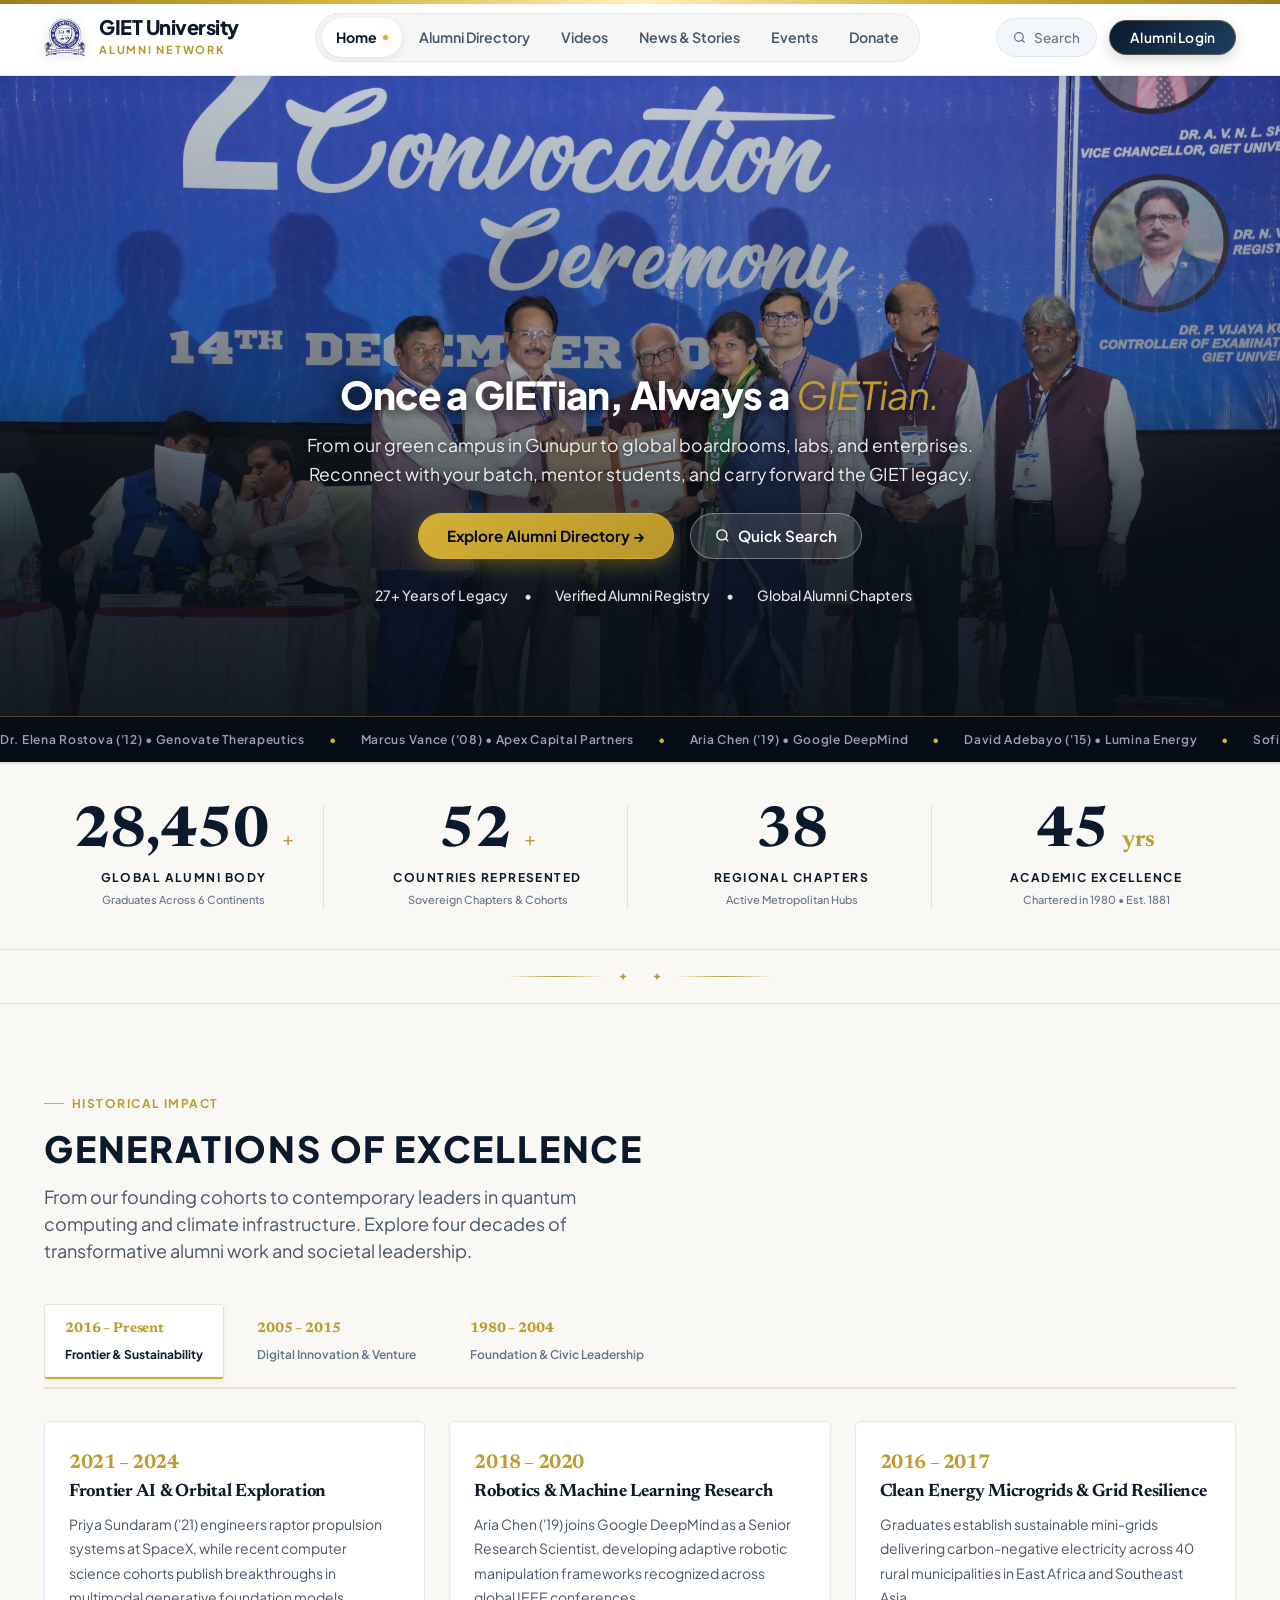
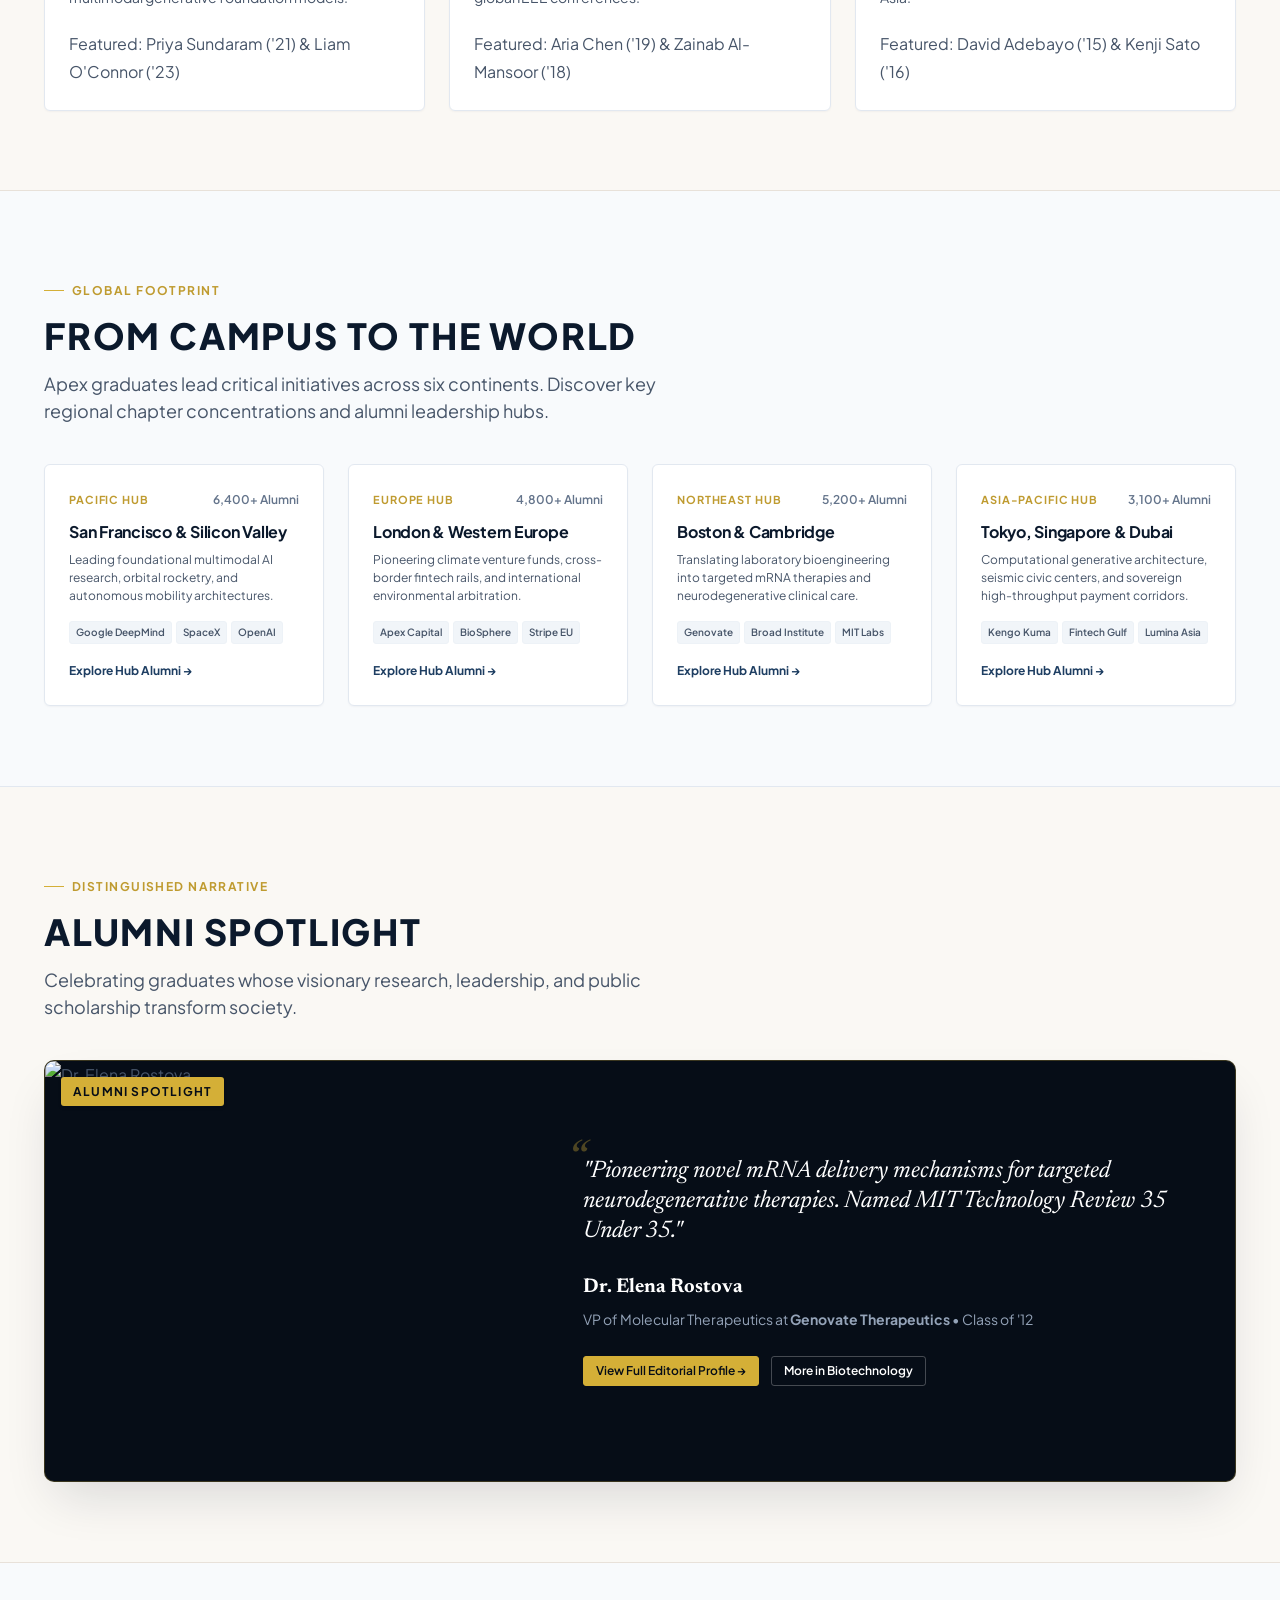
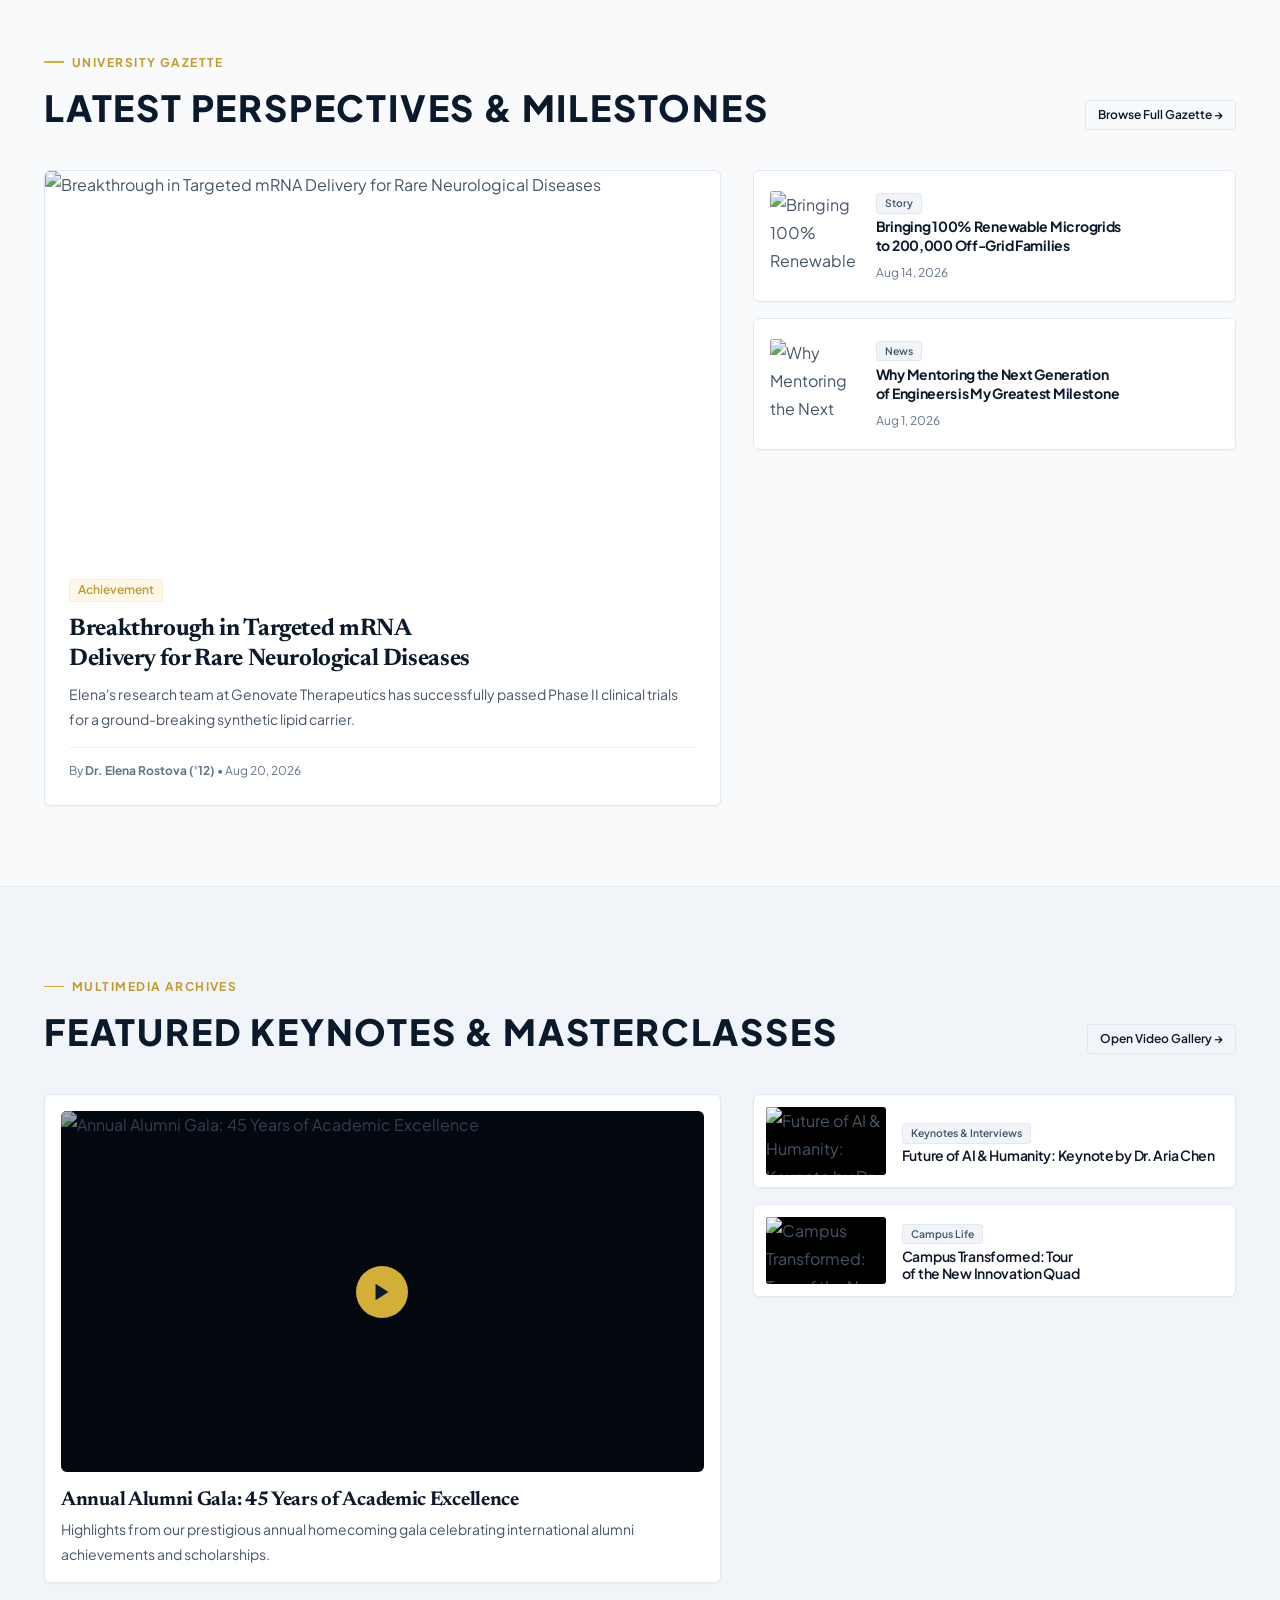
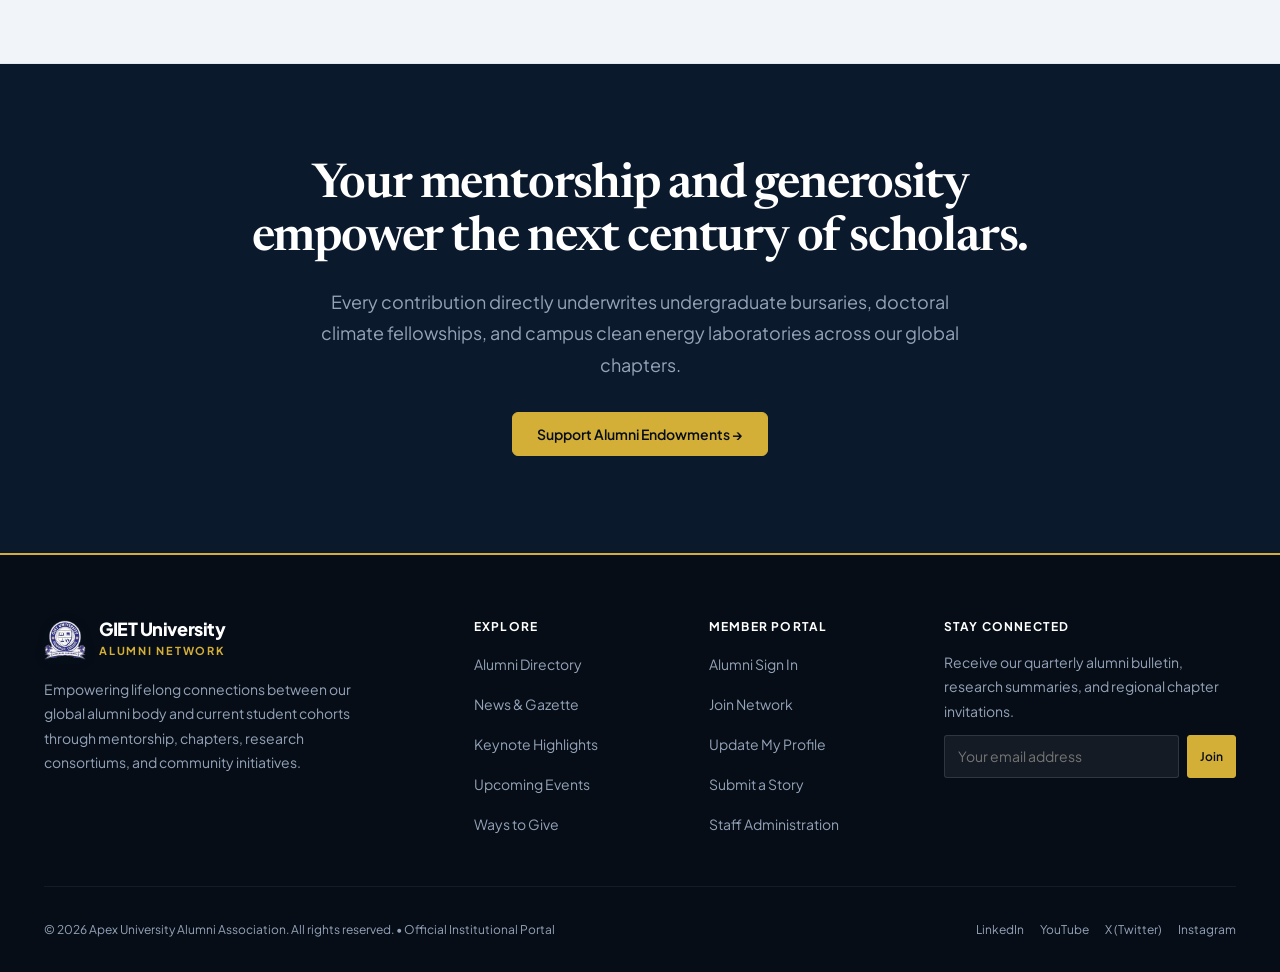
==== commit 30fa0c50: "feat(hero): update headline to authentic GIETian alumni slogan" ====
--- a/index.html
+++ b/index.html
@@ -126,12 +126,12 @@
           </div>
 
           <h1 class="hero-headline reveal reveal-delay-1">
-            Stay connected with the people who <span class="accent-italic">know you best.</span>
-          </h1>
-
-          <p class="hero-description reveal reveal-delay-2">
-            From our green campus in Gunupur to companies, labs, and classrooms around the world. Catch up with your batch, share career advice with students, and keep in touch with the professors who cheered you on.
-          </p>
+  Once a GIETian, Always a <span class="accent-italic">GIETian.</span>
+</h1>
+
+<p class="hero-description reveal reveal-delay-2">
+  From our green campus in Gunupur to global boardrooms, labs, and enterprises. Reconnect with your batch, mentor students, and carry forward the GIET legacy.
+</p>
 
           <div class="hero-actions-wrap reveal reveal-delay-3">
             <a href="directory.html" class="btn btn-primary btn-lg">Explore Alumni Directory &rarr;</a>
--- a/css/pages/home.css
+++ b/css/pages/home.css
@@ -1748,25 +1748,31 @@
   filter: brightness(1.04) !important;
 }
 /* ==========================================================================
-   SUPERVISOR UPDATE: Campus Photo Background & Centered Hero
+   OPEN CINEMATIC HERO (No Box / Full Natural Photo)
    ========================================================================== */
 .hero-cinematic {
   position: relative;
-  /* Dark overlay so the text is 100% readable over the campus photo */
+  /* Crystal-clear top (0.12) so all faces shine through, darkens smoothly towards the bottom */
   background: linear-gradient(
     180deg,
-    rgba(6, 13, 23, 0.72) 0%,
-    rgba(6, 13, 23, 0.85) 100%
-  ), url('../../hero-bg.JPG') center/cover no-repeat !important; 
-  /* Change 'campus-1.0.webp' to 'hero-bg.webp' when you download from Drive */
-  padding: 100px 0 80px !important;
+    rgba(6, 13, 23, 0.12) 0%,
+    rgba(6, 13, 23, 0.40) 45%,
+    rgba(6, 13, 23, 0.85) 68%,
+    rgba(6, 13, 23, 0.96) 100%
+  ), url('../../hero-bg.JPG') center 5%/cover no-repeat !important; 
+  padding: 280px 0 0 !important; /* Pushes the entire text block down to the bottom */
   color: #FFFFFF !important;
 }
-
-/* Make text centered and full-width now that cards are gone */
+/* Ticker sits flush at the very bottom edge with NO photo leak underneath */
+.hero-cinematic .alumni-ticker-strip {
+  margin-top: 45px !important;
+  margin-bottom: 0 !important;
+  border-bottom: 1px solid var(--color-border-warm) !important;
+  background-color: #060D17 !important;
+}
 .hero-inner-grid {
   grid-template-columns: 1fr !important;
-  max-width: 820px !important;
+  max-width: 900px !important;
   margin: 0 auto !important;
   text-align: center !important;
 }
@@ -1775,26 +1781,127 @@
   display: flex;
   flex-direction: column;
   align-items: center;
-}
-
-/* Crisp white & gold text over the photo */
+  background: transparent !important;
+  border: none !important;
+  box-shadow: none !important;
+  backdrop-filter: none !important;
+  -webkit-backdrop-filter: none !important;
+  padding: 0 !important;
+  max-width: 880px !important;
+  margin: 0 auto !important;
+}
+
+/* More compact, elegant headline size */
 .hero-headline {
   color: #FFFFFF !important;
-  text-shadow: 0 2px 10px rgba(0, 0, 0, 0.6) !important;
+  font-size: clamp(1.85rem, 3vw, 2.5rem) !important;
+  letter-spacing: -0.02em !important;
+  line-height: 1.22 !important;
+  margin-bottom: var(--space-3) !important;
+  text-shadow: 0 2px 14px rgba(0, 0, 0, 0.85) !important;
 }
 
 .hero-description {
-  color: rgba(255, 255, 255, 0.9) !important;
-  text-shadow: 0 1px 4px rgba(0, 0, 0, 0.5) !important;
-  margin-left: auto;
-  margin-right: auto;
+  color: rgba(255, 255, 255, 0.92) !important;
+  font-size: 1.02rem !important;
+  line-height: 1.6 !important;
+  max-width: 700px !important;
+  margin: 0 auto var(--space-5) !important;
+  text-shadow: 0 1px 6px rgba(0, 0, 0, 0.7) !important;
+}
+
+.hero-headline em {
+  font-style: italic;
+  color: var(--color-accent, #D4AF37);
+  text-shadow: 0 0 20px rgba(212, 175, 55, 0.5);
+}
+
+.hero-description {
+  color: rgba(255, 255, 255, 0.92) !important;
+  font-size: 1.1rem !important;
+  line-height: 1.65 !important;
+  max-width: 720px !important;
+  margin: 0 auto var(--space-6) !important;
+  text-shadow: 0 1px 6px rgba(0, 0, 0, 0.6) !important;
 }
 
 .hero-actions-wrap {
+  display: flex !important;
   justify-content: center !important;
-}
-
+  align-items: center !important;
+  gap: 16px !important;
+  flex-wrap: wrap !important;
+  margin-bottom: var(--space-6) !important;
+}
+
+/* Polished Heritage Gold Button */
+.hero-actions-wrap .btn-primary {
+  background: linear-gradient(135deg, #D4AF37 0%, #B89628 100%) !important;
+  color: #060D17 !important;
+  border: 1px solid #D4AF37 !important;
+  font-weight: 700 !important;
+  font-size: 0.95rem !important;
+  border-radius: 9999px !important;
+  padding: 12px 28px !important;
+  box-shadow: 0 6px 20px rgba(212, 175, 55, 0.35) !important;
+  transition: all 0.25s cubic-bezier(0.4, 0, 0.2, 1) !important;
+  text-decoration: none !important;
+}
+
+.hero-actions-wrap .btn-primary:hover {
+  background: linear-gradient(135deg, #F3E5AB 0%, #D4AF37 100%) !important;
+  transform: translateY(-2px) !important;
+  box-shadow: 0 8px 25px rgba(212, 175, 55, 0.5) !important;
+}
+
+/* Frosted Glass Quick Search Button */
+.hero-actions-wrap .btn-outline {
+  background: rgba(255, 255, 255, 0.12) !important;
+  border: 1.5px solid rgba(255, 255, 255, 0.35) !important;
+  color: #FFFFFF !important;
+  font-weight: 600 !important;
+  font-size: 0.95rem !important;
+  border-radius: 9999px !important;
+  padding: 12px 24px !important;
+  display: inline-flex !important;
+  align-items: center !important;
+  gap: 8px !important;
+  backdrop-filter: blur(8px) !important;
+  -webkit-backdrop-filter: blur(8px) !important;
+  transition: all 0.25s cubic-bezier(0.4, 0, 0.2, 1) !important;
+  cursor: pointer !important;
+}
+
+.hero-actions-wrap .btn-outline:hover {
+  background: rgba(255, 255, 255, 0.24) !important;
+  border-color: #FFFFFF !important;
+  color: #FFFFFF !important;
+  transform: translateY(-2px) !important;
+  box-shadow: 0 6px 18px rgba(0, 0, 0, 0.3) !important;
+}
+
+/* Credentials: Single Clean Line with Spacing */
+/* Credentials: One single horizontal line */
 .hero-credential-footnote {
+  display: flex !important;
+  align-items: center !important;
   justify-content: center !important;
-  color: rgba(255, 255, 255, 0.75) !important;
-}
+  gap: 16px !important;
+  flex-wrap: nowrap !important;
+  white-space: nowrap !important;
+  color: rgba(255, 255, 255, 0.85) !important;
+  font-size: 0.88rem !important;
+  background: none !important;
+  border: none !important;
+  padding: 0 !important;
+}
+.hero-credential-footnote .credential-item {
+  display: inline-flex !important;
+  align-items: center !important;
+  gap: 7px !important;
+  color: rgba(255, 255, 255, 0.88) !important;
+}
+
+.hero-credential-footnote svg {
+  color: var(--color-accent, #D4AF37) !important;
+}
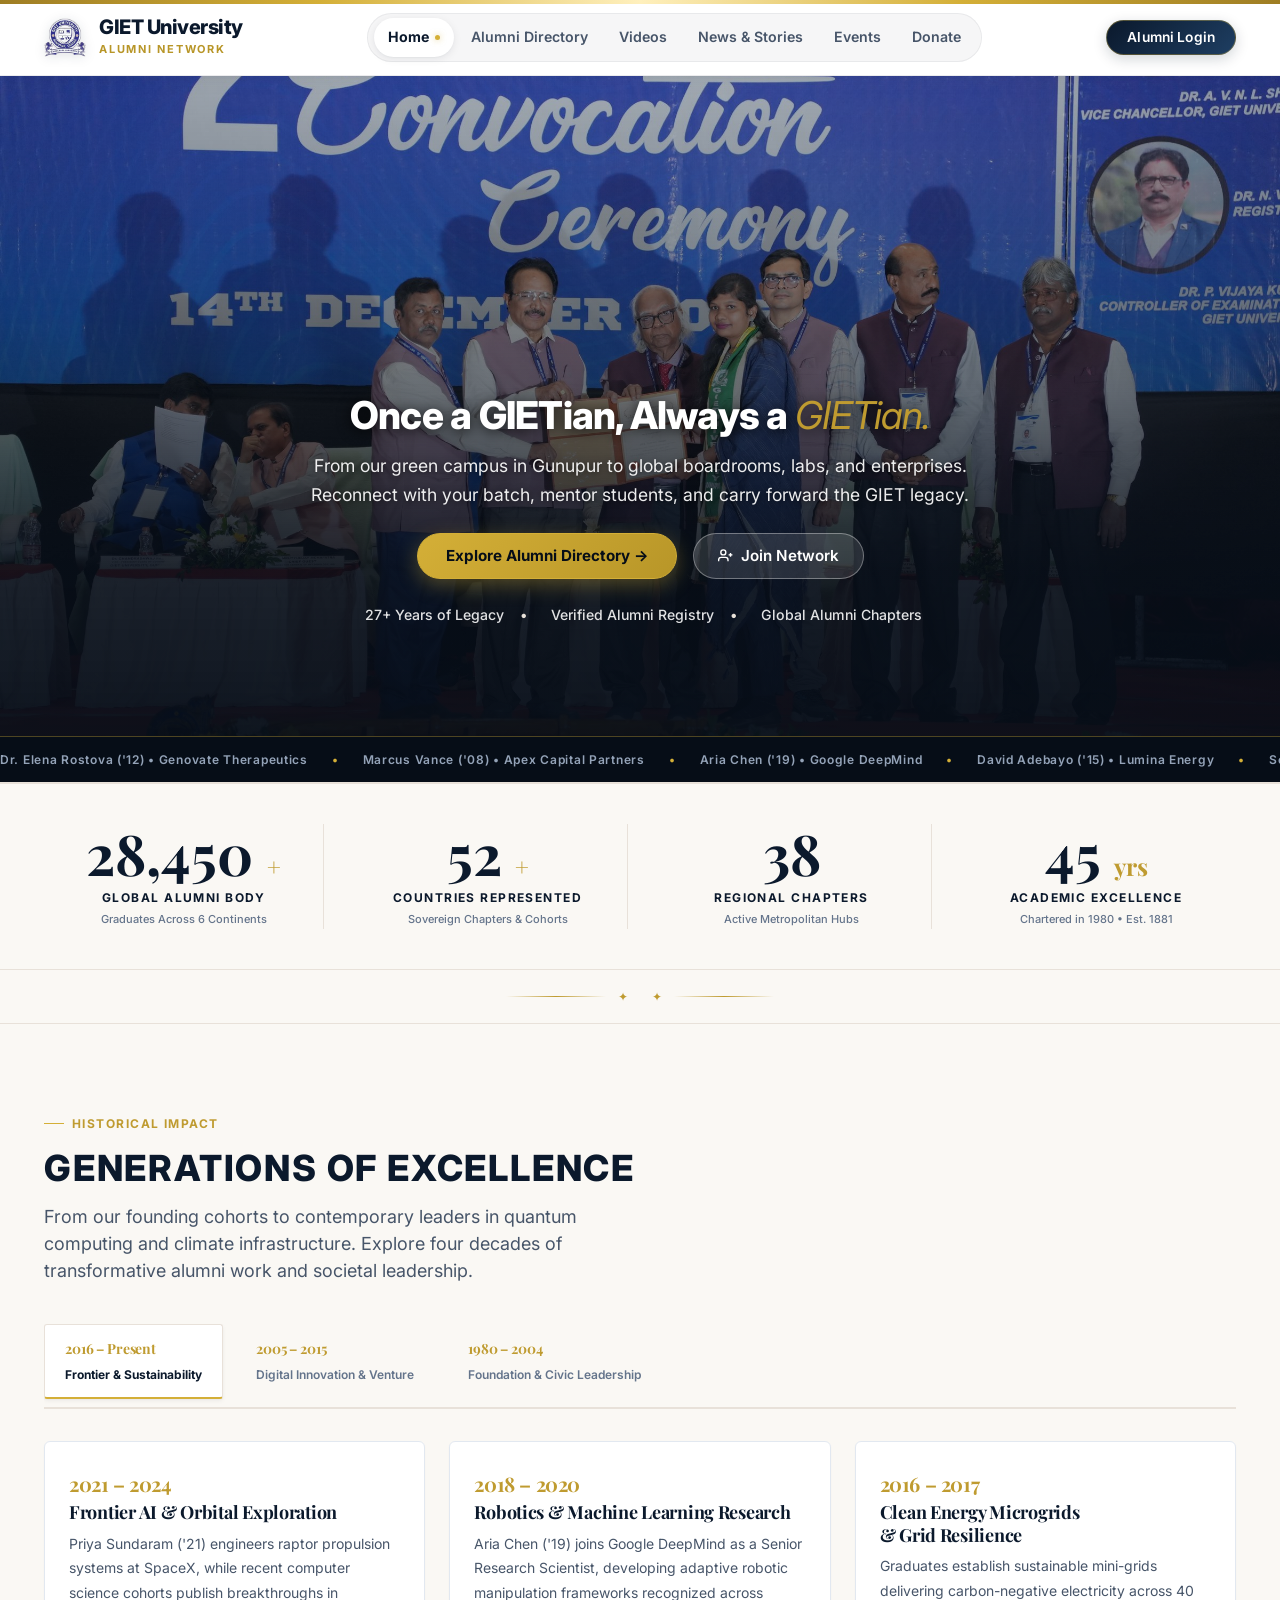
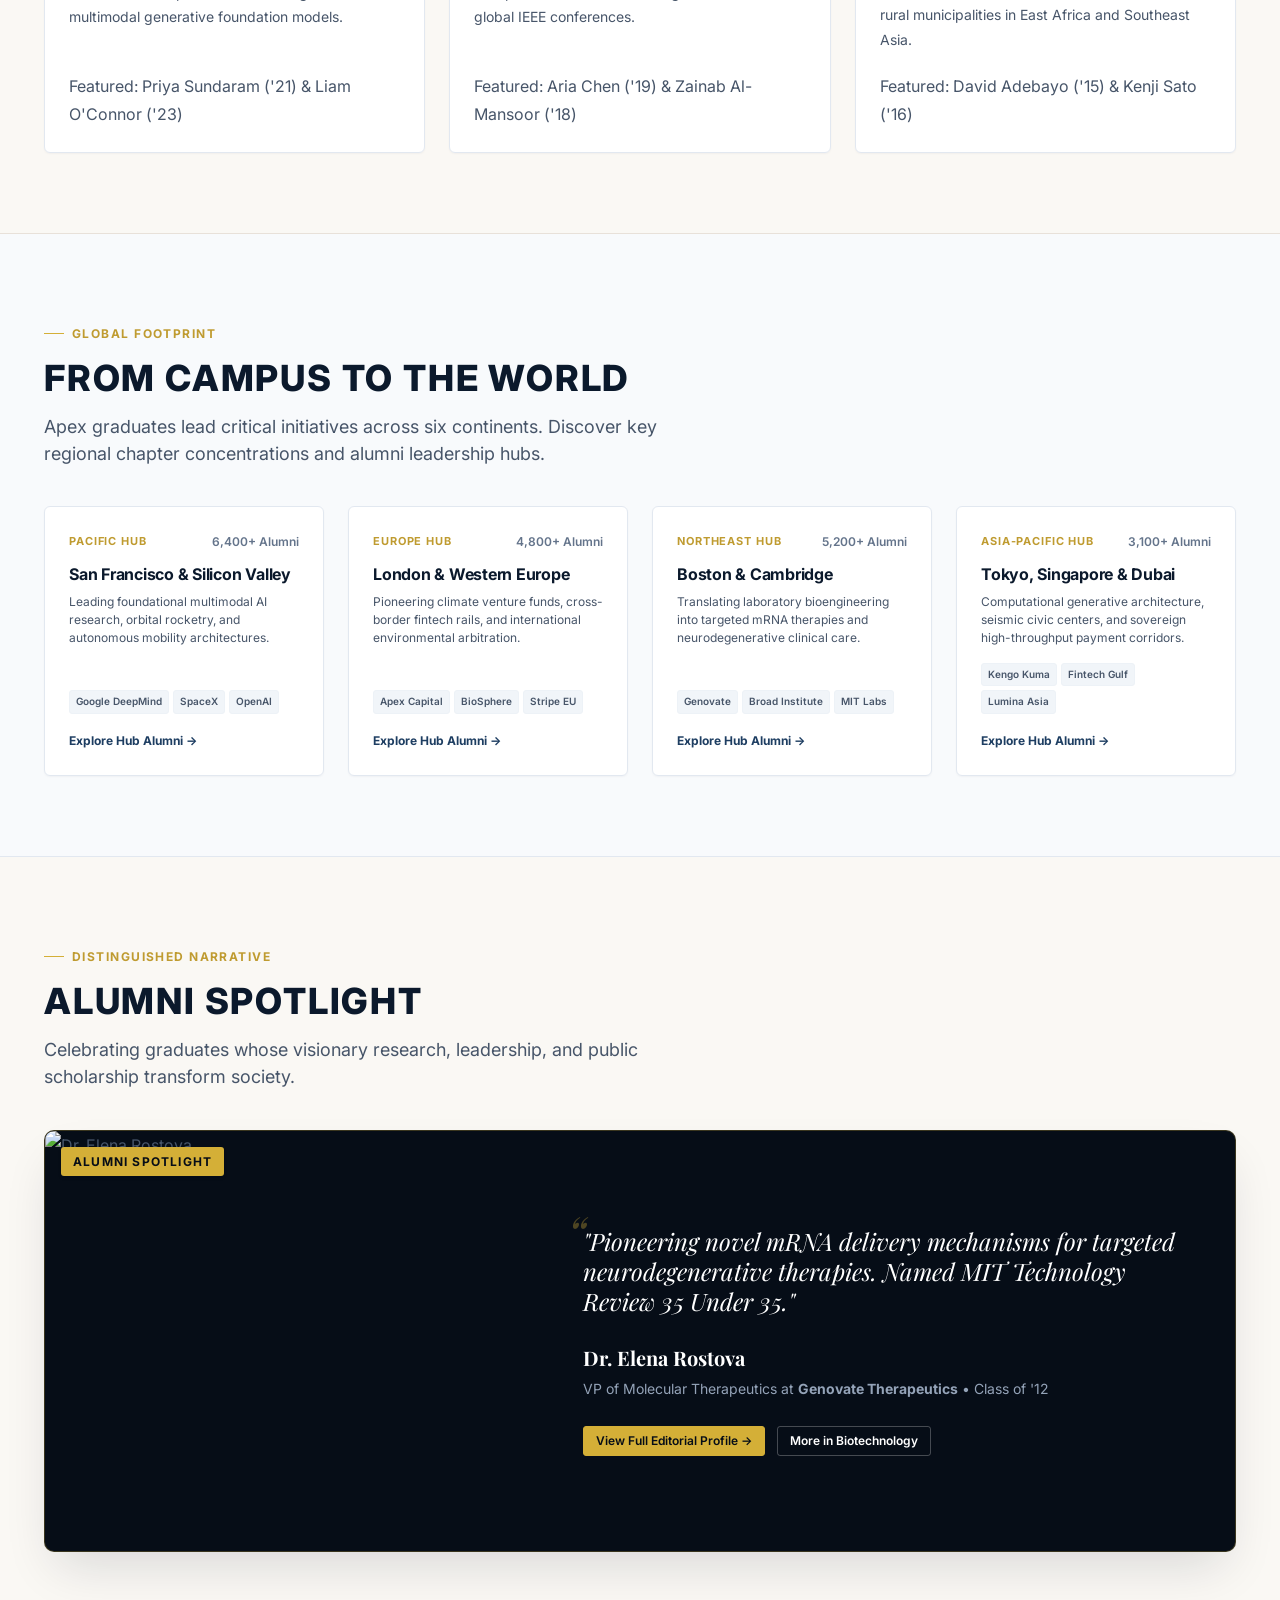
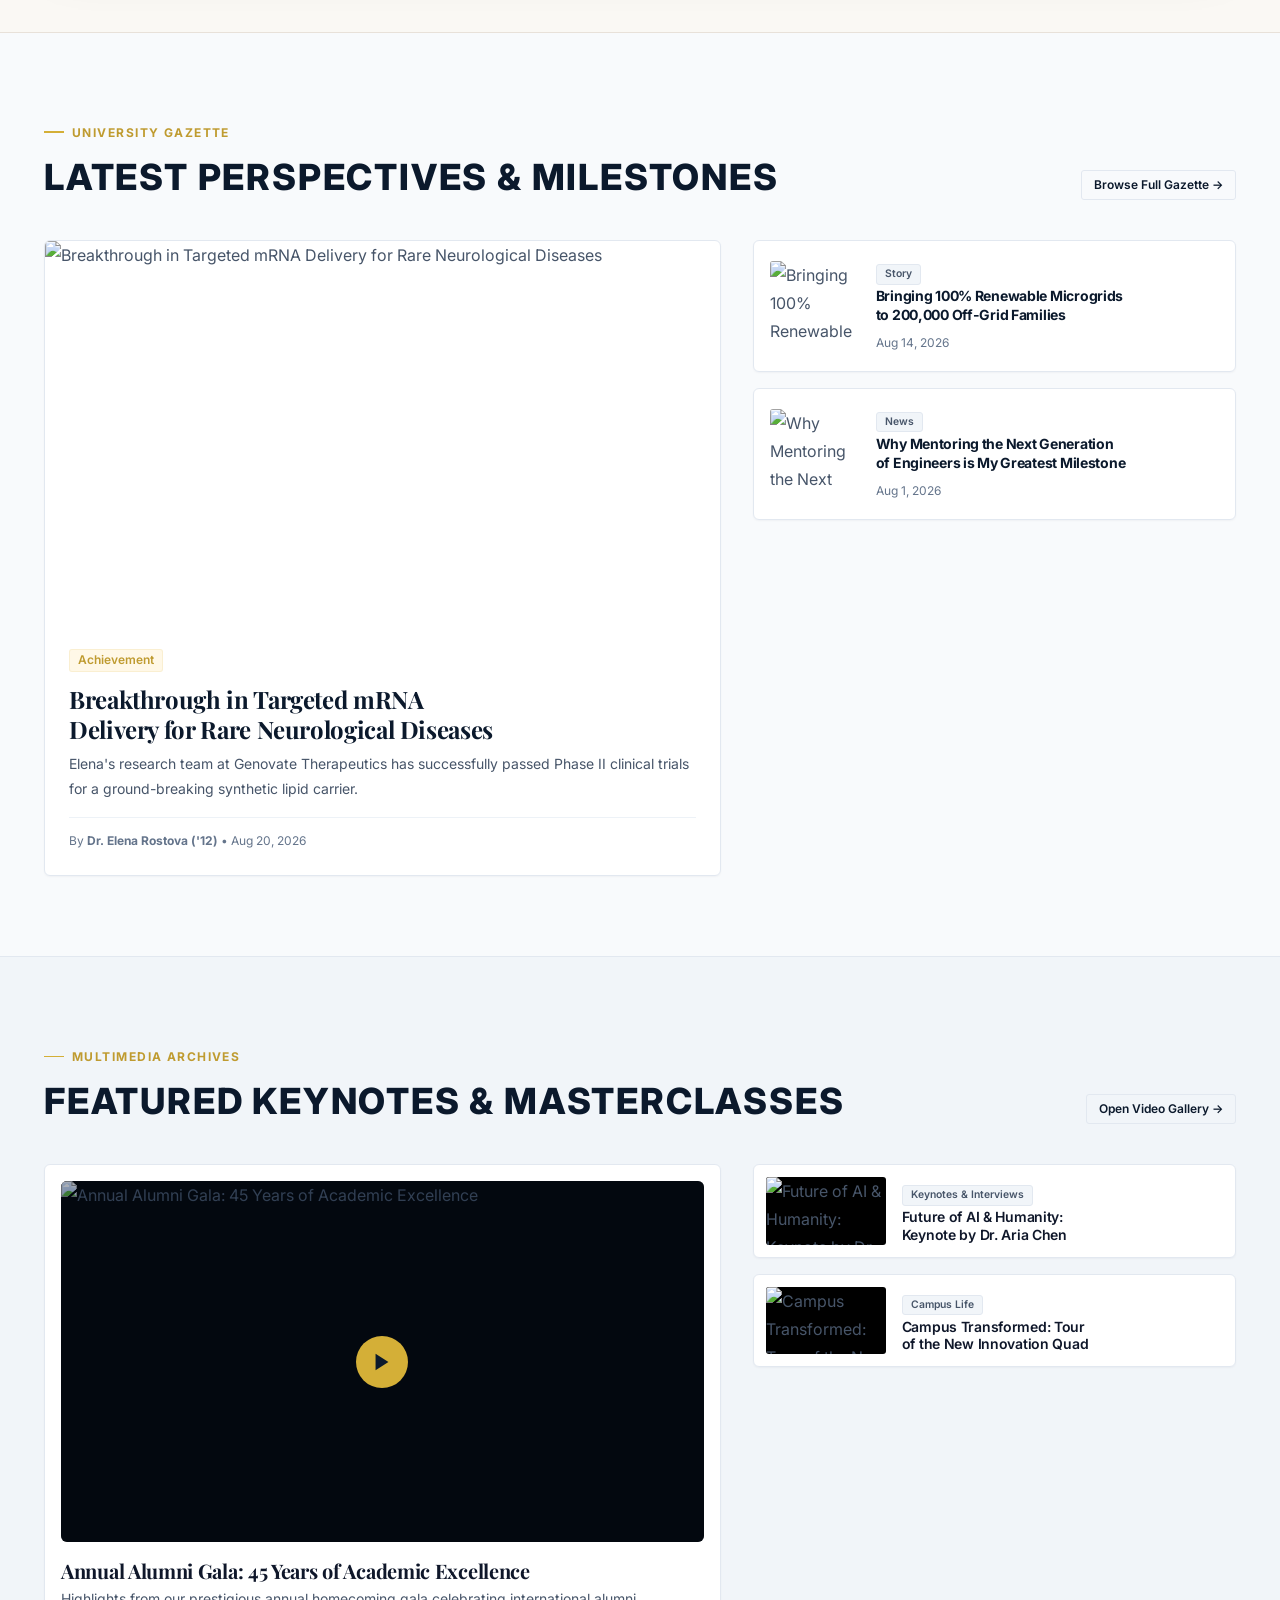
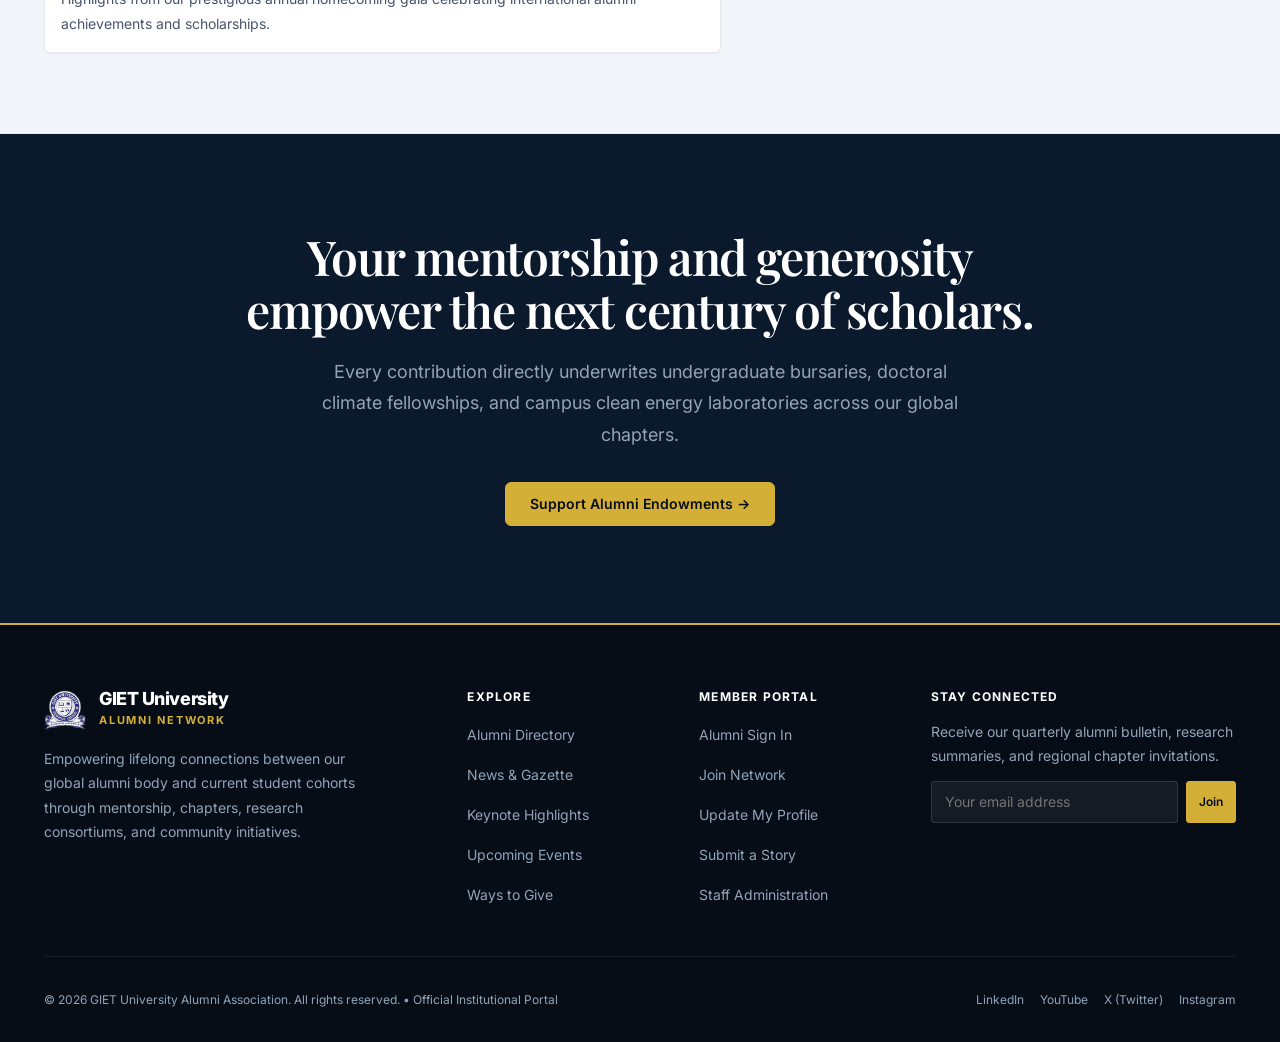
==== commit 463be8b2: "update" ====
--- a/index.html
+++ b/index.html
@@ -4,13 +4,18 @@
   <meta charset="UTF-8" />
   <meta name="viewport" content="width=device-width, initial-scale=1.0" />
   <title>GIET University Alumni Network — Official Global Community</title>
-  <meta name="description" content="Official alumni network of Apex University. Connect with 28,000+ leaders, researchers, and innovators across 50+ countries. Explore the interactive alumni constellation." />
+  <meta name="description" content="Official alumni network of GIET University. Connect with 28,000+ leaders, researchers, and innovators across 50+ countries. Reconnect, mentor, and explore the global directory." />
   
   <!-- Open Graph / Meta -->
   <meta property="og:type" content="website" />
-  <meta property="og:title" content="Apex University Alumni Network — Ad Astra Per Aspera" />
-  <meta property="og:description" content="Connecting generations of excellence across 50+ countries. Official alumni network of Apex University." />
+  <meta property="og:title" content="GIET University Alumni Network — Official Global Community" />
+  <meta property="og:description" content="Connecting generations of excellence across 50+ countries. Official alumni network of GIET University." />
   
+  <!-- Google Fonts Preconnect & Stylesheet -->
+  <link rel="preconnect" href="https://fonts.googleapis.com" />
+  <link rel="preconnect" href="https://fonts.gstatic.com" crossorigin />
+  <link href="https://fonts.googleapis.com/css2?family=Cinzel:wght@500;600;700;800&family=Inter:ital,opsz,wght@0,14..32,300..800;1,14..32,300..800&family=Playfair+Display:ital,wght@0,400..900;1,400..900&display=swap" rel="stylesheet" />
+
   <!-- CSS Design System (Foundation & Home Page) -->
   <link rel="stylesheet" href="css/tokens.css" />
   <link rel="stylesheet" href="css/base.css" />
@@ -45,7 +50,6 @@
       </nav>
 
       <div class="header-actions">
-        <!-- Search Trigger is auto-injected by js/nav.js (⌘K Quick Search) -->
         <div id="nav-auth-container">
           <a href="login.html" class="btn btn-outline btn-sm">Alumni Login</a>
         </div>
@@ -107,7 +111,7 @@
           <path d="M72 136H84C88 126 92 110 92 98C84 98 76 90 76 78C76 64 88 54 100 54C112 54 124 64 124 78C124 90 116 98 108 98C108 110 112 126 116 136H128V144H106C106 136 104 124 104 114H96C96 124 94 136 94 144H72V136Z" fill="currentColor" opacity="0.85"/>
           <path d="M100 24L103 33H112L105 39L108 48L100 42L92 48L95 39L88 33H97L100 24Z" fill="currentColor"/>
           <!-- Latin Inscription Arc Representation -->
-          <text font-family="Newsreader, serif" font-size="8.5" font-weight="600" letter-spacing="2.8" fill="currentColor" text-anchor="middle">
+          <text font-family="'Cinzel', 'Playfair Display', serif" font-size="8.5" font-weight="600" letter-spacing="2.8" fill="currentColor" text-anchor="middle">
             <textPath href="#seal-text-path" startOffset="50%">
               AD ASTRA PER ASPERA &bull; GIET UNIVERSITY 
             </textPath>
@@ -135,10 +139,10 @@
 
           <div class="hero-actions-wrap reveal reveal-delay-3">
             <a href="directory.html" class="btn btn-primary btn-lg">Explore Alumni Directory &rarr;</a>
-            <button class="btn btn-outline btn-lg" onclick="document.getElementById('cmd-palette-trigger')?.click();">
-              <svg width="15" height="15" viewBox="0 0 24 24" fill="none" stroke="currentColor" stroke-width="2.2" aria-hidden="true"><circle cx="11" cy="11" r="8"></circle><line x1="21" y1="21" x2="16.65" y2="16.65"></line></svg>
-              Quick Search 
-            </button>
+            <a href="signup.html" class="btn btn-outline btn-lg">
+              <svg width="15" height="15" viewBox="0 0 24 24" fill="none" stroke="currentColor" stroke-width="2.2" aria-hidden="true"><path d="M16 21v-2a4 4 0 0 0-4-4H5a4 4 0 0 0-4 4v2"></path><circle cx="8.5" cy="7" r="4"></circle><line x1="20" y1="8" x2="20" y2="14"></line><line x1="23" y1="11" x2="17" y2="11"></line></svg>
+              Join Network
+            </a>
           </div>
 
           <!-- Academic Seal Micro-Credential -->
@@ -260,11 +264,6 @@
       </div>
     </div>
 
-    <!-- ======================================================================
-         3. INTERACTIVE ALUMNI CONSTELLATION & LIVING NETWORK
-         System Contract: #constellation-canvas, #constellation-tooltip, #constellation-filters
-         ====================================================================== -->
-    
 
     <!-- ======================================================================
          4. GENERATIONS OF EXCELLENCE TIMELINE EXPLORER
@@ -538,7 +537,7 @@
       </div>
 
       <div class="footer-bottom">
-        <div>&copy; 2026 Apex University Alumni Association. All rights reserved. &bull; Official Institutional Portal</div>
+        <div>&copy; 2026 GIET University Alumni Association. All rights reserved. &bull; Official Institutional Portal</div>
         <div class="social-links">
           <a href="#" class="social-link" aria-label="LinkedIn">LinkedIn</a>
           <a href="#" class="social-link" aria-label="YouTube">YouTube</a>
--- a/css/tokens.css
+++ b/css/tokens.css
@@ -56,9 +56,9 @@
   --color-node-media: #DB2777;       /* Media & Arts */
 
   /* --- Typography Scale & Hierarchy --- */
-  --font-heading: 'Newsreader', Georgia, 'Times New Roman', serif;
-  --font-sans: 'Plus Jakarta Sans', -apple-system, BlinkMacSystemFont, 'Segoe UI', Roboto, sans-serif;
-  --font-mono: ui-monospace, SFMono-Regular, Menlo, Monaco, Consolas, monospace;
+  --font-heading: 'Playfair Display', Georgia, 'Times New Roman', serif;
+  --font-sans: 'Inter', -apple-system, BlinkMacSystemFont, 'Segoe UI', Roboto, sans-serif;
+  --font-mono: 'JetBrains Mono', ui-monospace, SFMono-Regular, Menlo, Monaco, Consolas, monospace;
 
   /* Font & Weight Aliases */
   --font-family-heading: var(--font-heading);
--- a/css/base.css
+++ b/css/base.css
@@ -3,7 +3,7 @@
    Editorial Typography Foundation, Modern Reset, Layout Containers
    ========================================================================== */
 
-@import url('https://fonts.googleapis.com/css2?family=Newsreader:ital,opsz,wght@0,6..72,300..800;1,6..72,300..800&family=Plus+Jakarta+Sans:ital,wght@0,300..800;1,300..800&display=swap');
+@import url('https://fonts.googleapis.com/css2?family=Cinzel:wght@500;600;700;800&family=Inter:ital,opsz,wght@0,14..32,300..800;1,14..32,300..800&family=Playfair+Display:ital,wght@0,400..900;1,400..900&display=swap');
 
 /* --- Modern CSS Reset --- */
 *, *::before, *::after {
--- a/css/components.css
+++ b/css/components.css
@@ -852,167 +852,6 @@
   }
 }
 
-/* --- Global ⌘K Quick Search & Command Palette --- */
-.header-search-btn {
-  display: inline-flex;
-  align-items: center;
-  gap: var(--space-2);
-  padding: 0.35rem 0.65rem;
-  border-radius: var(--radius-xs);
-  border: 1px solid var(--color-border);
-  background-color: var(--color-bg-alt);
-  color: var(--color-text-secondary);
-  font-size: var(--text-xs);
-  font-family: var(--font-sans);
-  cursor: pointer;
-  transition: all var(--transition-fast);
-}
-
-.header-search-btn:hover {
-  background-color: var(--color-surface);
-  border-color: var(--color-accent);
-  color: var(--color-primary);
-}
-
-.cmd-kbd {
-  display: inline-block;
-  font-family: var(--font-mono);
-  font-size: 0.6875rem;
-  padding: 1px 5px;
-  border-radius: 3px;
-  background: rgba(15, 23, 42, 0.08);
-  border: 1px solid rgba(15, 23, 42, 0.12);
-  color: var(--color-text-muted);
-}
-
-.cmd-palette-backdrop {
-  position: fixed;
-  inset: 0;
-  background: rgba(11, 25, 44, 0.55);
-  backdrop-filter: blur(6px);
-  -webkit-backdrop-filter: blur(6px);
-  z-index: var(--z-command-palette);
-  display: flex;
-  align-items: flex-start;
-  justify-content: center;
-  padding: 12vh var(--space-4) var(--space-4);
-  opacity: 0;
-  visibility: hidden;
-  transition: all var(--transition-normal);
-}
-
-.cmd-palette-backdrop.open {
-  opacity: 1;
-  visibility: visible;
-}
-
-.cmd-palette-modal {
-  width: 100%;
-  max-width: 580px;
-  background: var(--color-surface);
-  border: 1px solid var(--color-border);
-  border-radius: var(--radius-md);
-  box-shadow: var(--shadow-xl);
-  overflow: hidden;
-  transform: translateY(-8px) scale(0.98);
-  transition: transform var(--transition-slow);
-}
-
-.cmd-palette-backdrop.open .cmd-palette-modal {
-  transform: translateY(0) scale(1);
-}
-
-.cmd-palette-input-wrap {
-  display: flex;
-  align-items: center;
-  gap: var(--space-3);
-  padding: var(--space-4) var(--space-5);
-  border-bottom: 1px solid var(--color-border);
-  background: var(--color-surface);
-}
-
-.cmd-palette-icon {
-  color: var(--color-text-muted);
-  flex-shrink: 0;
-}
-
-.cmd-palette-input {
-  width: 100%;
-  border: none;
-  background: transparent;
-  font-size: var(--text-base);
-  color: var(--color-text-primary);
-  font-family: var(--font-sans);
-  outline: none;
-}
-
-.cmd-palette-results {
-  max-height: 380px;
-  overflow-y: auto;
-  padding: var(--space-2);
-}
-
-.cmd-group-label {
-  padding: var(--space-2) var(--space-3);
-  font-size: 0.6875rem;
-  font-weight: var(--font-bold);
-  text-transform: uppercase;
-  letter-spacing: 0.08em;
-  color: var(--color-text-muted);
-}
-
-.cmd-item {
-  display: flex;
-  align-items: center;
-  justify-content: space-between;
-  padding: var(--space-3);
-  border-radius: var(--radius-xs);
-  cursor: pointer;
-  text-decoration: none;
-  transition: background-color var(--transition-fast);
-}
-
-.cmd-item:hover,
-.cmd-item.active {
-  background-color: var(--color-cream);
-}
-
-.cmd-item-left {
-  display: flex;
-  align-items: center;
-  gap: var(--space-3);
-}
-
-.cmd-item-avatar {
-  width: 34px;
-  height: 34px;
-  border-radius: var(--radius-xs);
-  object-fit: cover;
-  background-color: var(--color-bg-alt);
-}
-
-.cmd-item-title {
-  font-size: var(--text-sm);
-  font-weight: var(--font-semibold);
-  color: var(--color-primary);
-  line-height: 1.2;
-}
-
-.cmd-item-sub {
-  font-size: var(--text-xs);
-  color: var(--color-text-muted);
-}
-
-.cmd-footer {
-  display: flex;
-  align-items: center;
-  justify-content: space-between;
-  padding: var(--space-2) var(--space-4);
-  background-color: var(--color-bg-alt);
-  border-top: 1px solid var(--color-border);
-  font-size: 0.6875rem;
-  color: var(--color-text-muted);
-}
 /* ==========================================================================
    GLOBAL PROMINENT ALUMNI LOGIN BUTTON (Across All Pages)
    ========================================================================== */
--- a/css/pages/home.css
+++ b/css/pages/home.css
@@ -1,7 +1,7 @@
 /* ==========================================================================
    PAGE STYLESHEET: HOMEPAGE (index.html)
    Apex University Alumni Network — Phase 2 Editorial & Branding Upgrade
-   Includes: Academic Crest & Heritage Motifs, 60fps Constellation Canvas,
+   Includes: Academic Crest & Heritage Motifs,
    Generations Timeline, Geographic Footprint, Spotlight, Gazette & Videos
    ========================================================================== */
    
@@ -117,7 +117,7 @@
   background: rgba(11, 25, 44, 0.85);
   border: 1px solid rgba(212, 175, 55, 0.65);
   color: #D4AF37;
-  font-family: Georgia, 'Times New Roman', serif;
+  font-family: var(--font-heading);
   font-size: 0.72rem;
   font-weight: 600;
   text-transform: uppercase;
@@ -133,7 +133,7 @@
 
 /* 4. Stately Classic University Headline */
 .panoramic-headline {
-  font-family: 'Newsreader', Georgia, 'Times New Roman', serif;
+  font-family: var(--font-heading);
   font-size: clamp(2.4rem, 4.4vw, 3.6rem);
   font-weight: 600;
   color: #FFFFFF;
@@ -144,7 +144,7 @@
 }
 
 .panoramic-headline .accent-italic {
-  font-family: Georgia, serif;
+  font-family: var(--font-heading);
   font-style: italic;
   font-weight: 400;
   color: #D4AF37;
@@ -154,7 +154,7 @@
 
 /* 5. Warm Heritage Subtext */
 .panoramic-subtext {
-  font-family: Georgia, serif;
+  font-family: var(--font-sans);
   font-size: clamp(1.05rem, 1.35vw, 1.2rem);
   color: #F1F5F9;
   line-height: 1.7;
@@ -174,7 +174,7 @@
 }
 
 .panoramic-actions .btn {
-  font-family: Georgia, serif;
+  font-family: var(--font-sans);
   font-size: 0.95rem;
   font-weight: 600;
   letter-spacing: 0.03em;
@@ -208,15 +208,6 @@
 }
 
 /* 7. Classic Location Line */
-.panoramic-slide-meta {
-  font-family: Georgia, serif;
-  font-size: 0.85rem;
-  color: #D4AF37;
-  font-style: italic;
-  letter-spacing: 0.03em;
-  background: none;
-  padding: 0;
-}
 .panoramic-slide-meta {
   display: inline-flex;
   align-items: center;
@@ -710,233 +701,6 @@
 }
 
 /* ==========================================================================
-   3. LIVING ALUMNI CONSTELLATION CANVAS & LIVING NETWORK
-   ========================================================================== */
-.constellation-section {
-  background: radial-gradient(circle at 50% 30%, #0F2238 0%, #060D17 100%);
-  color: #fff;
-  padding-top: var(--space-16);
-  padding-bottom: var(--space-16);
-  position: relative;
-  overflow: hidden;
-}
-
-.constellation-section .section-title {
-  color: #fff;
-}
-
-.constellation-section .section-subtitle {
-  color: var(--color-text-inverse-muted);
-}
-
-.constellation-header-row {
-  display: flex;
-  justify-content: space-between;
-  align-items: flex-end;
-  gap: var(--space-6);
-  flex-wrap: wrap;
-  margin-bottom: var(--space-8);
-}
-
-/* Discipline Filter Pills */
-.constellation-filter-pills {
-  display: flex;
-  gap: var(--space-2);
-  flex-wrap: wrap;
-  background: rgba(11, 25, 44, 0.6);
-  padding: 4px;
-  border-radius: var(--radius-sm);
-  border: 1px solid rgba(255, 255, 255, 0.12);
-}
-
-.constellation-pill {
-  display: inline-flex;
-  align-items: center;
-  gap: var(--space-2);
-  padding: 0.45rem 0.95rem;
-  font-size: var(--text-xs);
-  font-weight: var(--font-semibold);
-  border-radius: var(--radius-xs);
-  border: 1px solid transparent;
-  background: transparent;
-  color: var(--color-text-inverse-muted);
-  transition: all var(--transition-fast);
-  cursor: pointer;
-}
-
-.constellation-pill:hover {
-  color: #fff;
-  background: rgba(255, 255, 255, 0.08);
-}
-
-.constellation-pill.active {
-  background-color: var(--color-accent);
-  color: var(--color-primary-dark);
-  border-color: var(--color-accent);
-  box-shadow: 0 2px 8px rgba(212, 175, 55, 0.35);
-}
-
-/* Color indicator dots inside pills */
-.pill-dot {
-  width: 8px;
-  height: 8px;
-  border-radius: 50%;
-  display: inline-block;
-}
-
-.dot-all { background: #FFFFFF; }
-.dot-tech { background: #3B82F6; }
-.dot-bio { background: #10B981; }
-.dot-vc { background: #F59E0B; }
-.dot-energy { background: #EC4899; }
-
-/* Constellation Canvas Container */
-.constellation-canvas-wrapper {
-  position: relative;
-  width: 100%;
-  height: 560px;
-  background: radial-gradient(circle at 50% 45%, #132742 0%, #060D17 100%);
-  border: 1px solid rgba(212, 175, 55, 0.25);
-  border-radius: var(--radius-md);
-  overflow: hidden;
-  box-shadow: var(--shadow-xl), inset 0 0 60px rgba(0, 0, 0, 0.5);
-}
-
-.network-canvas,
-.constellation-canvas {
-  width: 100%;
-  height: 100%;
-  display: block;
-  cursor: grab;
-  touch-action: pan-y;
-}
-
-.network-canvas:active,
-.constellation-canvas:active {
-  cursor: grabbing;
-}
-
-.constellation-canvas-hint {
-  position: absolute;
-  bottom: var(--space-3);
-  left: 50%;
-  transform: translateX(-50%);
-  background: rgba(6, 13, 23, 0.85);
-  backdrop-filter: blur(8px);
-  -webkit-backdrop-filter: blur(8px);
-  padding: 6px 18px;
-  border-radius: var(--radius-full);
-  font-size: 0.6875rem;
-  color: var(--color-text-inverse-muted);
-  pointer-events: none;
-  border: 1px solid rgba(212, 175, 55, 0.2);
-  white-space: nowrap;
-}
-
-/* Hover Profile Tooltip Floating Card */
-.network-node-tooltip,
-.constellation-tooltip {
-  position: absolute;
-  top: 0;
-  left: 0;
-  background: var(--color-surface);
-  color: var(--color-text-primary);
-  border-radius: var(--radius-sm);
-  padding: var(--space-4);
-  box-shadow: var(--shadow-xl), 0 0 0 1px rgba(212, 175, 55, 0.4);
-  border: 1px solid var(--color-border);
-  z-index: 20;
-  pointer-events: auto;
-  min-width: 250px;
-  max-width: 300px;
-  transform: translate(16px, 16px);
-  transition: opacity var(--transition-fast);
-}
-
-.tooltip-badge-strip {
-  display: flex;
-  align-items: center;
-  justify-content: space-between;
-  margin-bottom: var(--space-3);
-  gap: var(--space-2);
-}
-
-.tooltip-verified-pill {
-  display: inline-flex;
-  align-items: center;
-  gap: 3px;
-  font-size: 0.625rem;
-  font-weight: var(--font-bold);
-  color: var(--color-accent-hover);
-  background: var(--color-accent-light);
-  border: 1px solid var(--color-accent-subtle);
-  padding: 1px 6px;
-  border-radius: var(--radius-full);
-  text-transform: uppercase;
-  letter-spacing: 0.06em;
-}
-
-.tooltip-content {
-  display: flex;
-  align-items: center;
-  gap: var(--space-3);
-  margin-bottom: var(--space-3);
-}
-
-.tooltip-avatar {
-  width: 48px;
-  height: 48px;
-  border-radius: var(--radius-xs);
-  object-fit: cover;
-  background-color: var(--color-bg-alt);
-  border: 1px solid var(--color-border);
-  flex-shrink: 0;
-}
-
-.tooltip-info {
-  overflow: hidden;
-}
-
-.tooltip-name {
-  font-family: var(--font-sans);
-  font-weight: var(--font-bold);
-  font-size: var(--text-sm);
-  color: var(--color-primary);
-  white-space: nowrap;
-  overflow: hidden;
-  text-overflow: ellipsis;
-}
-
-.tooltip-role {
-  font-size: var(--text-xs);
-  color: var(--color-text-secondary);
-  line-height: 1.25;
-  margin-top: 1px;
-}
-
-.tooltip-meta {
-  font-size: 0.6875rem;
-  color: var(--color-text-muted);
-  margin-top: 2px;
-}
-
-.tooltip-btn {
-  display: block;
-  text-align: right;
-  font-size: var(--text-xs);
-  font-weight: var(--font-bold);
-  color: var(--color-primary-light);
-  text-decoration: none;
-  border-top: 1px solid var(--color-border-subtle);
-  padding-top: var(--space-2);
-  margin-top: var(--space-1);
-}
-
-.tooltip-btn:hover {
-  color: var(--color-accent-hover);
-}
-
-/* ==========================================================================
    4. GENERATIONS OF EXCELLENCE TIMELINE
    ========================================================================== */
 .timeline-section {
@@ -1577,14 +1341,6 @@
     min-height: 300px;
   }
 
-  .constellation-canvas-wrapper {
-    height: 440px;
-  }
-
-  .constellation-header-row {
-    flex-direction: column;
-    align-items: flex-start;
-  }
 
   .hero-card-main {
     width: 270px;
@@ -1645,16 +1401,6 @@
     border-bottom: none;
   }
 
-  .constellation-canvas-wrapper {
-    height: 380px;
-  }
-
-  .constellation-filter-pills {
-    width: 100%;
-    overflow-x: auto;
-    flex-wrap: nowrap;
-    -webkit-overflow-scrolling: touch;
-  }
 
   .geographic-grid {
     grid-template-columns: 1fr;
@@ -1669,13 +1415,6 @@
     width: 100%;
     height: 180px;
   }
-}
-
-/* Hide ⌘K keyboard shortcut badges in search triggers */
-.header-search-btn .cmd-kbd,
-.cmd-kbd,
-.cmd-badge {
-  display: none !important;
 }
 
 
@@ -1753,18 +1492,19 @@
 .hero-cinematic {
   position: relative;
   /* Crystal-clear top (0.12) so all faces shine through, darkens smoothly towards the bottom */
-  background: linear-gradient(
+    background: linear-gradient(
     180deg,
-    rgba(6, 13, 23, 0.12) 0%,
-    rgba(6, 13, 23, 0.40) 45%,
-    rgba(6, 13, 23, 0.85) 68%,
-    rgba(6, 13, 23, 0.96) 100%
-  ), url('../../hero-bg.JPG') center 5%/cover no-repeat !important; 
-  padding: 280px 0 0 !important; /* Pushes the entire text block down to the bottom */
+    rgba(6, 13, 23, 0.28) 0%,   /* Clear view of alumni */
+    rgba(6, 13, 23, 0.60) 45%,
+    rgba(6, 13, 23, 0.90) 70%,  /* Deep contrast behind text & buttons */
+    rgba(6, 13, 23, 0.98) 100%
+  ), url('../../hero-bg.JPG') center 32%/cover no-repeat !important; /* Crops the top blue banner and shifts alumni UP */
+  padding: 300px 0 0 !important; /* Perfectly balances text right beneath the alumni */
   color: #FFFFFF !important;
 }
 /* Ticker sits flush at the very bottom edge with NO photo leak underneath */
 .hero-cinematic .alumni-ticker-strip {
+  margin-top: 30px !important;
   margin-top: 45px !important;
   margin-bottom: 0 !important;
   border-bottom: 1px solid var(--color-border-warm) !important;
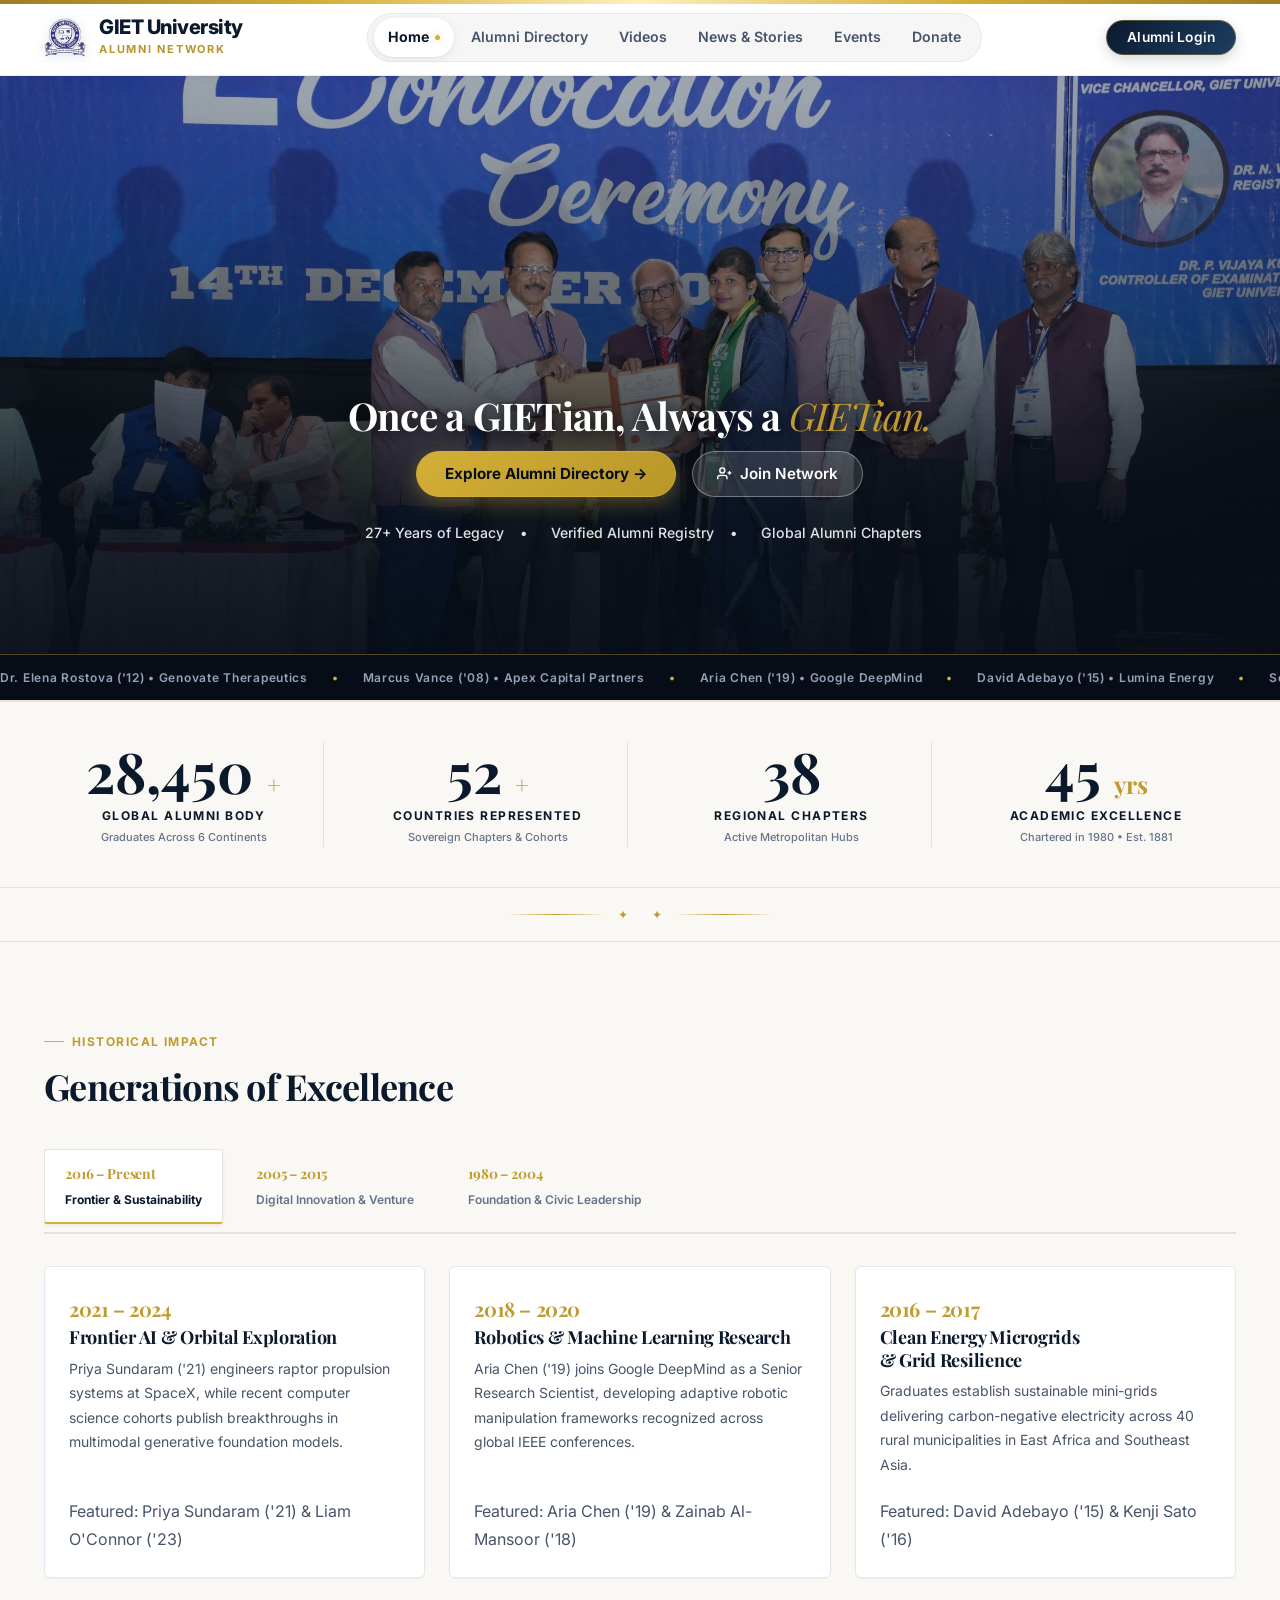
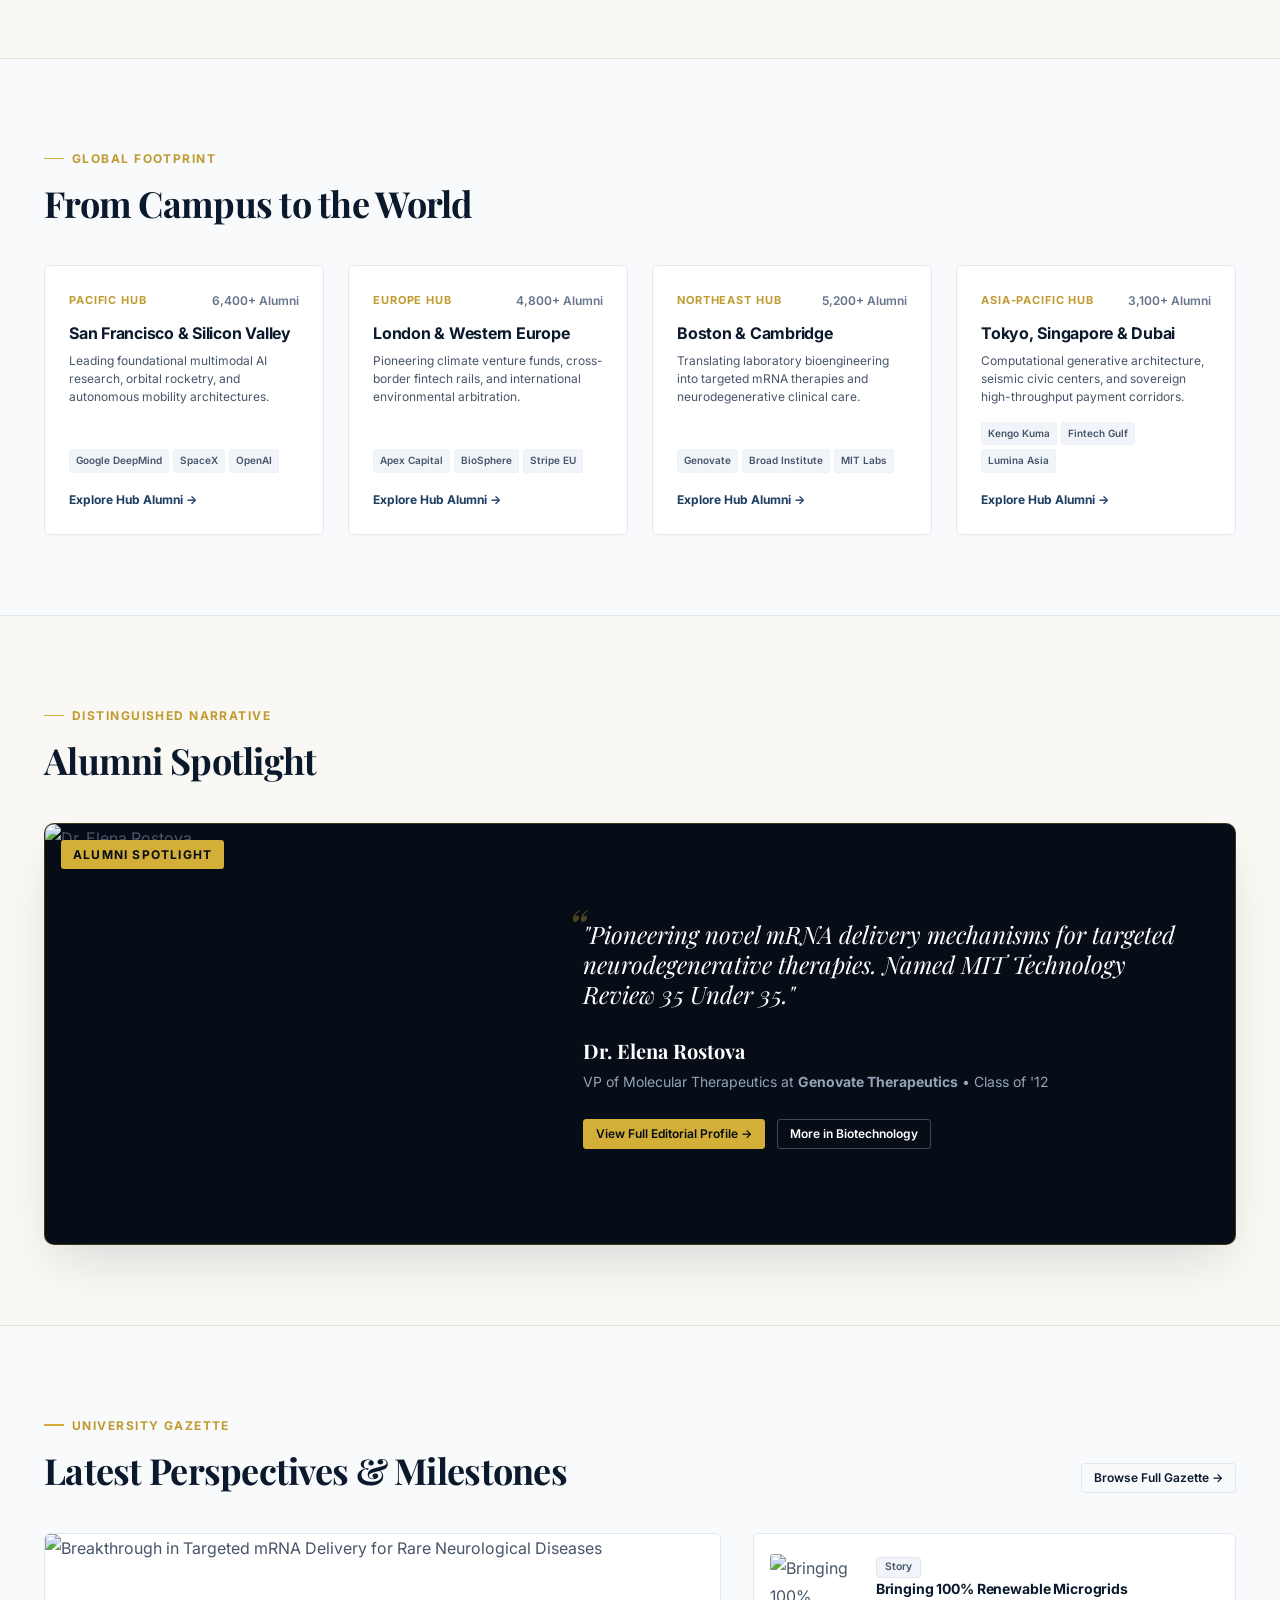
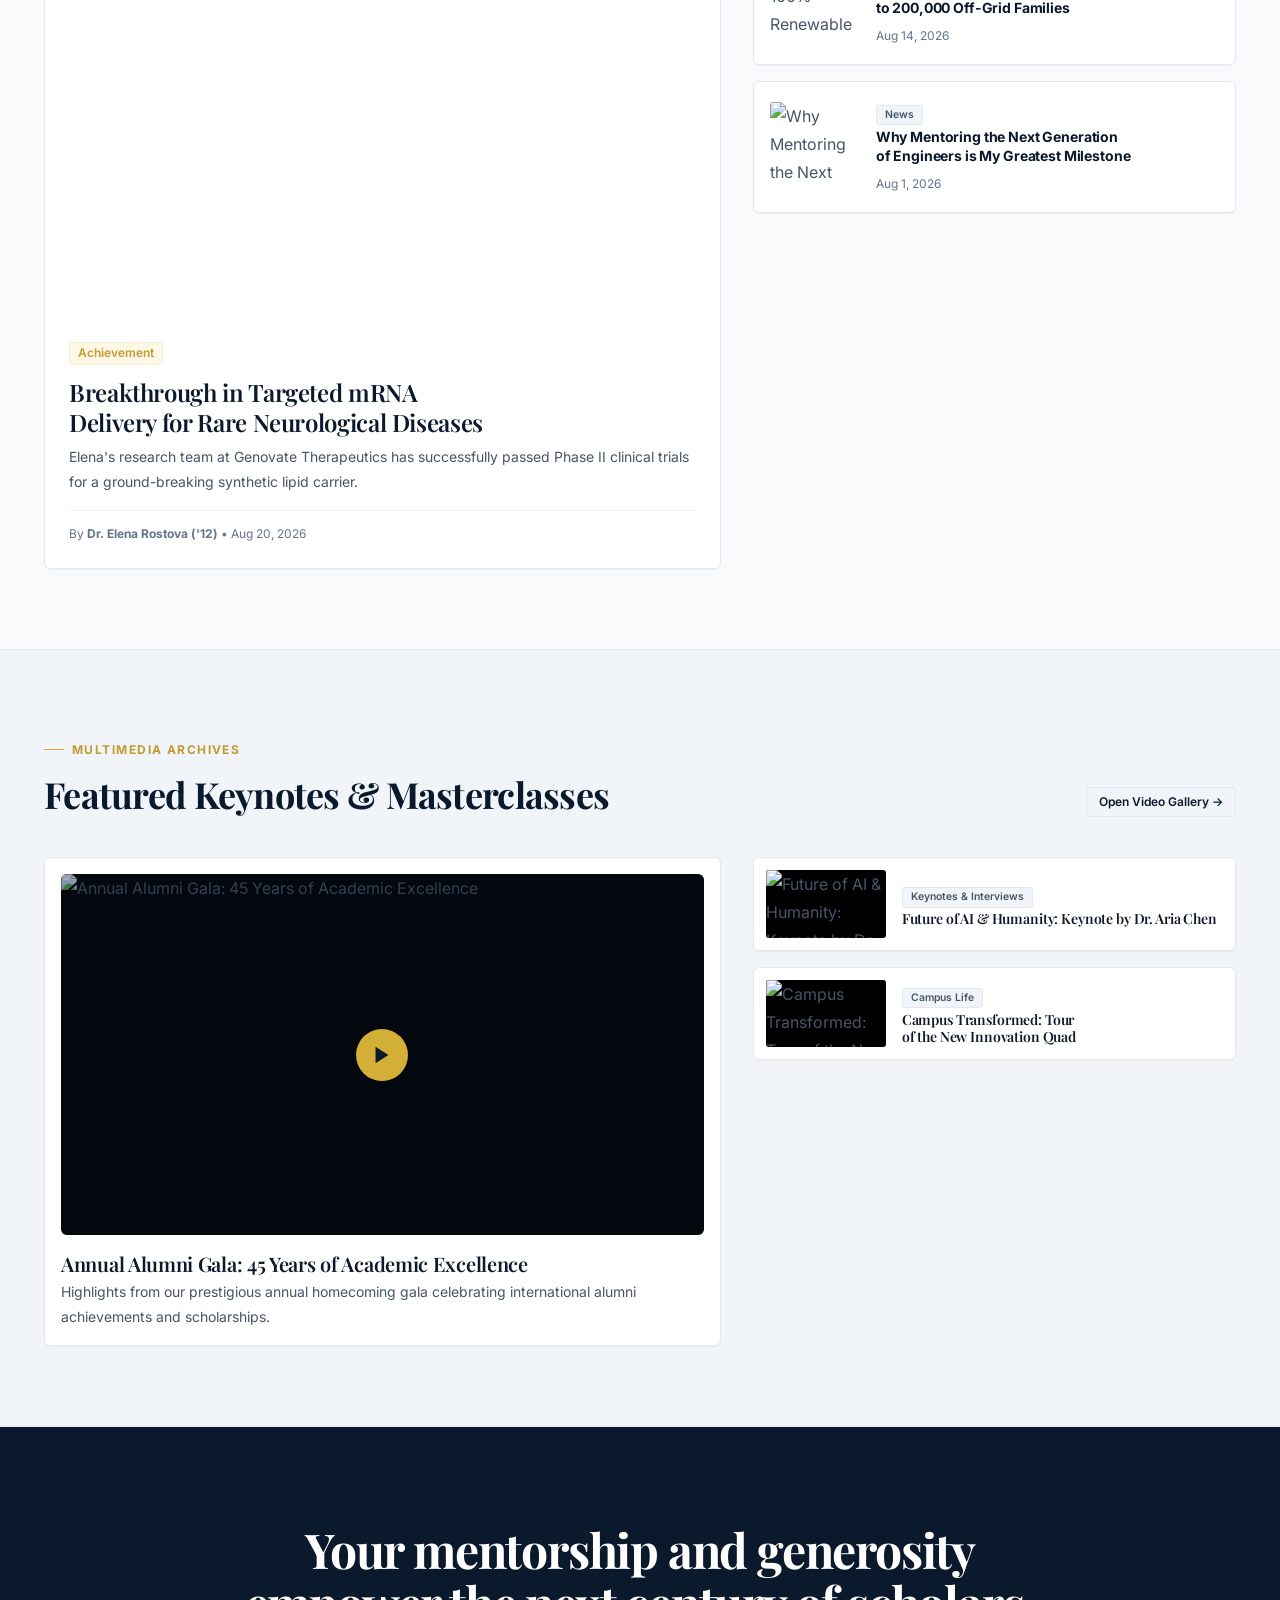
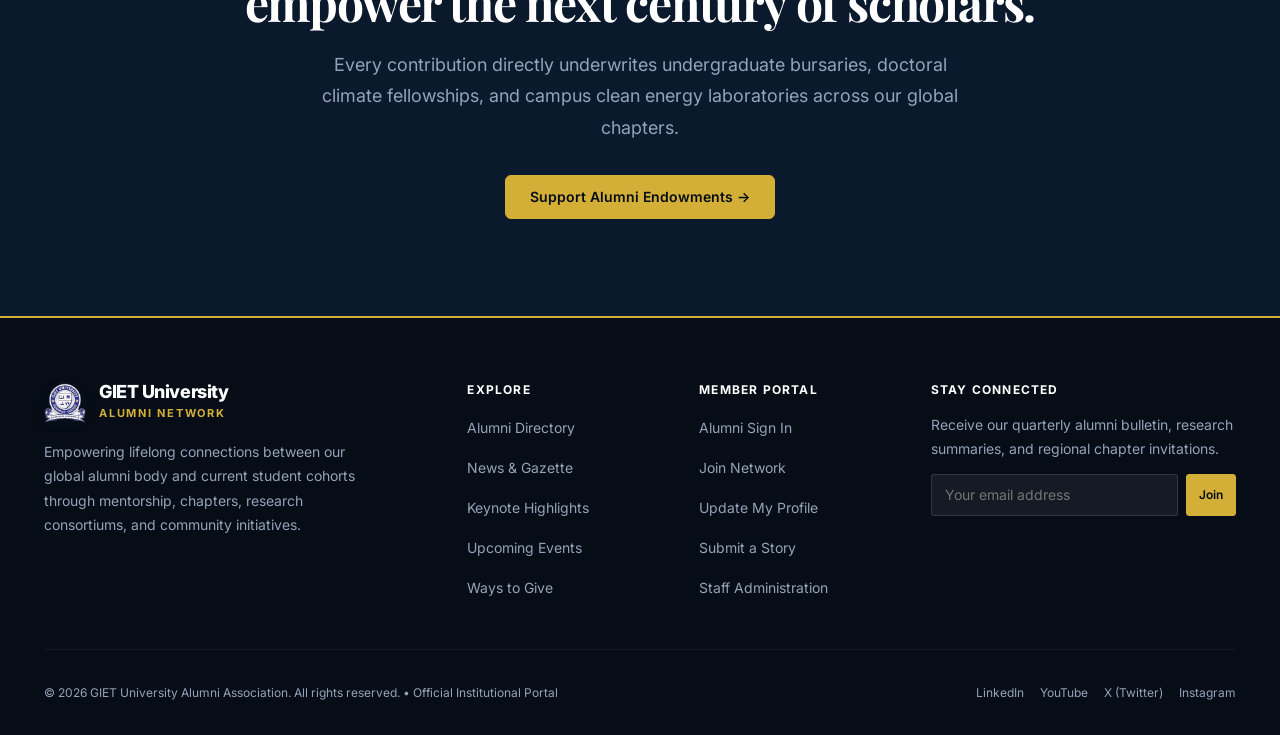
==== commit 4b19e109: "." ====
--- a/index.html
+++ b/index.html
@@ -130,12 +130,8 @@
           </div>
 
           <h1 class="hero-headline reveal reveal-delay-1">
-  Once a GIETian, Always a <span class="accent-italic">GIETian.</span>
-</h1>
-
-<p class="hero-description reveal reveal-delay-2">
-  From our green campus in Gunupur to global boardrooms, labs, and enterprises. Reconnect with your batch, mentor students, and carry forward the GIET legacy.
-</p>
+            Once a GIETian, Always a <span class="accent-italic">GIETian.</span>
+          </h1>
 
           <div class="hero-actions-wrap reveal reveal-delay-3">
             <a href="directory.html" class="btn btn-primary btn-lg">Explore Alumni Directory &rarr;</a>
@@ -274,9 +270,6 @@
         <div class="section-header text-left reveal">
           <span class="section-tag">Historical Impact</span>
           <h2 class="section-title">Generations of Excellence</h2>
-          <p class="section-subtitle">
-            From our founding cohorts to contemporary leaders in quantum computing and climate infrastructure. Explore four decades of transformative alumni work and societal leadership.
-          </p>
         </div>
 
         <div class="timeline-tabs-wrap reveal">
@@ -314,9 +307,6 @@
         <div class="section-header text-left reveal">
           <span class="section-tag">Global Footprint</span>
           <h2 class="section-title">From Campus to the World</h2>
-          <p class="section-subtitle">
-            Apex graduates lead critical initiatives across six continents. Discover key regional chapter concentrations and alumni leadership hubs.
-          </p>
         </div>
 
         <div class="geographic-grid reveal reveal-delay-1">
@@ -392,9 +382,6 @@
         <div class="section-header text-left reveal">
           <span class="section-tag">Distinguished Narrative</span>
           <h2 class="section-title">Alumni Spotlight</h2>
-          <p class="section-subtitle">
-            Celebrating graduates whose visionary research, leadership, and public scholarship transform society.
-          </p>
         </div>
 
         <div id="spotlight-container" class="reveal reveal-delay-1">
--- a/css/tokens.css
+++ b/css/tokens.css
@@ -59,11 +59,13 @@
   --font-heading: 'Playfair Display', Georgia, 'Times New Roman', serif;
   --font-sans: 'Inter', -apple-system, BlinkMacSystemFont, 'Segoe UI', Roboto, sans-serif;
   --font-mono: 'JetBrains Mono', ui-monospace, SFMono-Regular, Menlo, Monaco, Consolas, monospace;
+  --font-crest: 'Cinzel', Georgia, serif;
 
   /* Font & Weight Aliases */
   --font-family-heading: var(--font-heading);
   --font-family-sans: var(--font-sans);
   --font-family-mono: var(--font-mono);
+  --font-family-crest: var(--font-crest);
   --font-normal: 400;
   --font-medium: 500;
   --font-semibold: 600;
--- a/css/base.css
+++ b/css/base.css
@@ -18,6 +18,7 @@
   -webkit-font-smoothing: antialiased;
   -moz-osx-font-smoothing: grayscale;
   text-rendering: optimizeLegibility;
+  -webkit-tap-highlight-color: transparent;
 }
 
 body {
@@ -31,6 +32,7 @@
   display: flex;
   flex-direction: column;
   overflow-x: hidden;
+  -webkit-tap-highlight-color: transparent;
 }
 
 /* Selection Highlight */
@@ -58,20 +60,20 @@
 
 h2 {
   font-size: clamp(1.85rem, 3.8vw, var(--text-4xl));
+  font-weight: var(--font-bold);
   letter-spacing: -0.025em;
 }
 
 h3 {
-  font-size: var(--text-xl);
-  font-family: var(--font-sans);
-  font-weight: var(--font-bold);
+  font-size: clamp(1.35rem, 2.2vw, var(--text-2xl));
+  font-weight: var(--font-semibold);
   letter-spacing: -0.015em;
 }
 
 h4 {
   font-size: var(--text-lg);
-  font-family: var(--font-sans);
   font-weight: var(--font-semibold);
+  letter-spacing: -0.01em;
 }
 
 p {
@@ -321,3 +323,49 @@
     transition-duration: 0.01ms !important;
   }
 }
+
+/* --- Mobile Ergonomics & Responsive Gutters --- */
+@media (max-width: 768px) {
+  .container,
+  .container-narrow,
+  .container-content,
+  .container-wide {
+    padding-left: var(--space-4);
+    padding-right: var(--space-4);
+  }
+
+  .section {
+    padding-top: var(--space-12);
+    padding-bottom: var(--space-12);
+  }
+
+  .section-compact {
+    padding-top: var(--space-8);
+    padding-bottom: var(--space-8);
+  }
+
+  .section-header {
+    margin-bottom: var(--space-6);
+  }
+}
+
+@media (max-width: 480px) {
+  .container,
+  .container-narrow,
+  .container-content,
+  .container-wide {
+    padding-left: 14px;
+    padding-right: 14px;
+  }
+
+  .section {
+    padding-top: var(--space-8);
+    padding-bottom: var(--space-8);
+  }
+
+  .section-tag {
+    font-size: 0.6875rem;
+    margin-bottom: var(--space-2);
+  }
+}
+
--- a/css/components.css
+++ b/css/components.css
@@ -1,936 +1,1046 @@
-/* ==========================================================================
-   COMPONENTS
-   Header, navigation, footer, buttons, cards, modals, forms, badges, toasts
-   Refined for institutional editorial quality
-   
-/* ==========================================================================
-   EXECUTIVE INSTITUTIONAL HEADER (Ultra-Prestigious Capsule Design)
-   ========================================================================== */
-.site-header {
-  position: sticky;
-  top: 0;
-  left: 0;
-  right: 0;
-  width: 100%;
-  height: 76px;
-  background: rgba(255, 255, 255, 0.92);
-  backdrop-filter: blur(20px) saturate(180%);
-  -webkit-backdrop-filter: blur(20px) saturate(180%);
-  border-bottom: 1px solid rgba(15, 23, 42, 0.08);
-  box-shadow: 0 4px 20px -2px rgba(11, 25, 44, 0.06), 0 1px 3px rgba(0, 0, 0, 0.03);
-  z-index: var(--z-sticky);
-  transition: all 0.3s cubic-bezier(0.4, 0, 0.2, 1);
-}
-
-/* Shimmering Metallic Gold Heritage Top Stripe */
-.site-header::before {
-  content: '';
-  position: absolute;
-  top: 0;
-  left: 0;
-  right: 0;
-  height: 3.5px;
-  background: linear-gradient(90deg, #9E7D23 0%, #D4AF37 25%, #FFF0BD 50%, #D4AF37 75%, #9E7D23 100%);
-  z-index: 10;
-}
-
-.site-header.scrolled {
-  height: 66px;
-  background: rgba(255, 255, 255, 0.98);
-  box-shadow: 0 10px 30px -4px rgba(11, 25, 44, 0.12), 0 2px 6px rgba(0, 0, 0, 0.04);
-}
-
-.header-inner {
-  height: 100%;
-  display: flex;
-  align-items: center;
-  justify-content: space-between;
-  gap: var(--space-4);
-}
-
-/* University Brand / Logo */
-.brand {
-  display: flex;
-  align-items: center;
-  gap: 13px;
-  text-decoration: none;
-  transition: opacity 0.2s ease;
-}
-
-.brand:hover {
-  opacity: 0.92;
-}
-
-.brand-crest {
-  width: 48px;
-  height: 48px;
-  background: transparent;
-  display: flex;
-  align-items: center;
-  justify-content: center;
-  flex-shrink: 0;
-  transition: transform 0.3s cubic-bezier(0.34, 1.56, 0.64, 1);
-  filter: drop-shadow(0 2px 6px rgba(11, 25, 44, 0.12));
-}
-
-.brand:hover .brand-crest {
-  transform: scale(1.06);
-  filter: drop-shadow(0 4px 10px rgba(212, 175, 55, 0.35));
-}
-
-.brand-logo-img {
-  width: 100%;
-  height: 100%;
-  object-fit: contain;
-}
-
-.brand-info {
-  display: flex;
-  flex-direction: column;
-}
-
-.brand-title {
-  font-family: var(--font-sans);
-  font-weight: 800;
-  font-size: 1.25rem;
-  letter-spacing: -0.025em;
-  line-height: 1.12;
-  color: var(--color-primary, #0B192C);
-}
-
-.brand-subtitle {
-  font-family: var(--font-sans);
-  font-size: 0.6875rem;
-  font-weight: 700;
-  letter-spacing: 0.16em;
-  text-transform: uppercase;
-  color: #B89628;
-  margin-top: 1px;
-}
-
-/* Modern "Capsule Track" Navigation Links */
-.nav-links {
-  display: flex;
-  align-items: center;
-  gap: 3px;
-  background: rgba(11, 25, 44, 0.035);
-  border: 1px solid rgba(11, 25, 44, 0.06);
-  border-radius: 9999px;
-  padding: 4px 6px;
-}
-
-.nav-link {
-  font-family: var(--font-sans);
-  font-size: 0.885rem;
-  font-weight: 600;
-  color: #475569;
-  padding: 7px 14px;
-  border-radius: 9999px;
-  text-decoration: none;
-  transition: all 0.22s cubic-bezier(0.4, 0, 0.2, 1);
-  position: relative;
-  white-space: nowrap;
-  display: inline-flex;
-  align-items: center;
-}
-
-.nav-link:hover {
-  color: var(--color-primary, #0B192C);
-  background: rgba(255, 255, 255, 0.8);
-  transform: translateY(-1px);
-}
-
-.nav-link.active {
-  color: var(--color-primary, #0B192C);
-  background: #FFFFFF;
-  font-weight: 700;
-  box-shadow: 0 2px 8px rgba(11, 25, 44, 0.08), 0 1px 2px rgba(11, 25, 44, 0.04);
-}
-
-/* Elegant Golden Dot for Active Tab */
-.nav-link.active::after {
-  content: '';
-  display: inline-block;
-  width: 5px;
-  height: 5px;
-  background: var(--color-accent, #D4AF37);
-  border-radius: 50%;
-  margin-left: 6px;
-  box-shadow: 0 0 6px rgba(212, 175, 55, 0.6);
-}
-
-/* Header Actions */
-.header-actions {
-  display: flex;
-  align-items: center;
-  gap: 12px;
-}
-
-.user-dropdown {
-  position: relative;
-}
-
-.user-avatar-btn {
-  display: flex;
-  align-items: center;
-  gap: var(--space-2);
-  padding: 3px var(--space-3) 3px 3px;
-  background: var(--color-bg-alt);
-  border: 1px solid var(--color-border);
-  border-radius: var(--radius-full);
-  transition: all var(--transition-fast);
-}
-
-.user-avatar-btn:hover {
-  background: var(--color-surface);
-  border-color: var(--color-accent);
-}
-
-.user-avatar-img {
-  width: 30px;
-  height: 30px;
-  border-radius: var(--radius-full);
-  object-fit: cover;
-  background-color: var(--color-primary-light);
-  color: #fff;
-  display: flex;
-  align-items: center;
-  justify-content: center;
-  font-weight: var(--font-semibold);
-  font-size: var(--text-xs);
-}
-
-.user-name-short {
-  font-size: var(--text-xs);
-  font-weight: var(--font-semibold);
-  color: var(--color-primary);
-  max-width: 100px;
-  overflow: hidden;
-  text-overflow: ellipsis;
-  white-space: nowrap;
-}
-
-.dropdown-menu {
-  position: absolute;
-  top: calc(100% + 6px);
-  right: 0;
-  min-width: 210px;
-  background: var(--color-surface);
-  border: 1px solid var(--color-border);
-  border-radius: var(--radius-md);
-  box-shadow: var(--shadow-lg);
-  padding: var(--space-2);
-  opacity: 0;
-  visibility: hidden;
-  transform: translateY(6px);
-  transition: all var(--transition-normal);
-  z-index: var(--z-sticky);
-}
-
-.dropdown-menu.show {
-  opacity: 1;
-  visibility: visible;
-  transform: translateY(0);
-}
-
-.dropdown-header {
-  padding: var(--space-2) var(--space-3);
-  border-bottom: 1px solid var(--color-border-subtle);
-  margin-bottom: var(--space-1);
-}
-
-.dropdown-header-name {
-  font-size: var(--text-sm);
-  font-weight: var(--font-bold);
-  color: var(--color-text-primary);
-}
-
-.dropdown-header-email {
-  font-size: var(--text-xs);
-  color: var(--color-text-muted);
-  overflow: hidden;
-  text-overflow: ellipsis;
-  white-space: nowrap;
-}
-
-.dropdown-item {
-  display: flex;
-  align-items: center;
-  gap: var(--space-3);
-  width: 100%;
-  padding: var(--space-2) var(--space-3);
-  border-radius: var(--radius-xs);
-  font-size: var(--text-sm);
-  font-weight: var(--font-medium);
-  color: var(--color-text-secondary);
-  text-decoration: none;
-  transition: all var(--transition-fast);
-}
-
-.dropdown-item:hover {
-  background-color: var(--color-bg-alt);
-  color: var(--color-primary);
-}
-
-.dropdown-divider {
-  height: 1px;
-  background-color: var(--color-border-subtle);
-  margin: var(--space-1) 0;
-}
-
-/* Mobile Hamburger & Drawer */
-.mobile-toggle {
-  display: none;
-  flex-direction: column;
-  justify-content: space-around;
-  width: 34px;
-  height: 34px;
-  padding: 6px;
-  background: transparent;
-  border-radius: var(--radius-xs);
-}
-
-.mobile-toggle span {
-  width: 100%;
-  height: 2px;
-  background-color: var(--color-primary);
-  border-radius: 2px;
-  transition: all var(--transition-normal);
-}
-
-.mobile-toggle.is-active span:nth-child(1) {
-  transform: translateY(7px) rotate(45deg);
-}
-
-.mobile-toggle.is-active span:nth-child(2) {
-  opacity: 0;
-}
-
-.mobile-toggle.is-active span:nth-child(3) {
-  transform: translateY(-7px) rotate(-45deg);
-}
-
-.mobile-drawer {
-  position: fixed;
-  top: 0;
-  right: -100%;
-  width: min(85vw, 340px);
-  height: 100vh;
-  background: var(--color-surface);
-  box-shadow: var(--shadow-xl);
-  padding: var(--space-8) var(--space-6);
-  display: flex;
-  flex-direction: column;
-  z-index: var(--z-drawer);
-  transition: right var(--transition-slow);
-  overflow-y: auto;
-}
-
-.mobile-drawer.open {
-  right: 0;
-}
-
-.mobile-drawer-backdrop {
-  position: fixed;
-  inset: 0;
-  background: rgba(11, 25, 44, 0.35);
-  backdrop-filter: blur(3px);
-  z-index: calc(var(--z-drawer) - 1);
-  opacity: 0;
-  visibility: hidden;
-  transition: all var(--transition-normal);
-}
-
-.mobile-drawer-backdrop.open {
-  opacity: 1;
-  visibility: visible;
-}
-
-.mobile-nav-links {
-  display: flex;
-  flex-direction: column;
-  gap: var(--space-1);
-  margin-top: var(--space-6);
-}
-
-.mobile-nav-link {
-  font-size: var(--text-base);
-  font-weight: var(--font-semibold);
-  color: var(--color-text-secondary);
-  padding: var(--space-3) var(--space-2);
-  border-radius: var(--radius-xs);
-  transition: all var(--transition-fast);
-}
-
-.mobile-nav-link:hover,
-.mobile-nav-link.active {
-  color: var(--color-primary);
-  background-color: var(--color-bg-alt);
-}
-
-/* --- Buttons --- */
-.btn {
-  display: inline-flex;
-  align-items: center;
-  justify-content: center;
-  gap: var(--space-2);
-  font-family: var(--font-sans);
-  font-weight: var(--font-semibold);
-  font-size: var(--text-sm);
-  padding: 0.5rem 1.125rem;
-  border-radius: var(--radius-xs);
-  text-decoration: none;
-  transition: all var(--transition-fast);
-  line-height: 1.3;
-  white-space: nowrap;
-  border: 1px solid transparent;
-}
-
-.btn-primary {
-  background-color: var(--color-primary);
-  color: var(--color-text-inverse);
-  border-color: var(--color-primary);
-}
-
-.btn-primary:hover {
-  background-color: var(--color-primary-light);
-  border-color: var(--color-primary-light);
-  color: #FFFFFF;
-}
-
-.btn-accent {
-  background-color: var(--color-accent);
-  color: var(--color-primary-dark);
-  border-color: var(--color-accent);
-}
-
-.btn-accent:hover {
-  background-color: var(--color-accent-hover);
-  border-color: var(--color-accent-hover);
-  color: var(--color-primary-dark);
-  box-shadow: var(--shadow-accent);
-}
-
-.btn-outline {
-  background-color: transparent;
-  color: var(--color-primary);
-  border: 1px solid var(--color-border);
-}
-
-.btn-outline:hover {
-  border-color: var(--color-primary);
-  color: var(--color-primary);
-}
-
-.btn-outline-white {
-  background-color: transparent;
-  color: #FFFFFF;
-  border: 1px solid rgba(255, 255, 255, 0.25);
-}
-
-.btn-outline-white:hover {
-  background-color: rgba(255, 255, 255, 0.08);
-  border-color: rgba(255, 255, 255, 0.5);
-  color: #FFFFFF;
-}
-
-.btn-sm {
-  font-size: var(--text-xs);
-  padding: 0.375rem 0.75rem;
-}
-
-.btn-lg {
-  font-size: var(--text-sm);
-  padding: 0.75rem 1.5rem;
-  border-radius: var(--radius-sm);
-}
-
-.btn-block {
-  width: 100%;
-}
-
-.btn:disabled {
-  opacity: 0.5;
-  cursor: not-allowed;
-  transform: none !important;
-  box-shadow: none !important;
-}
-
-/* --- Cards --- */
-.card {
-  background: var(--color-surface);
-  border: 1px solid var(--color-border);
-  border-radius: var(--radius-md);
-  padding: var(--space-6);
-  box-shadow: var(--shadow-xs);
-  transition: transform var(--transition-normal), box-shadow var(--transition-normal), border-color var(--transition-normal);
-  position: relative;
-  overflow: hidden;
-}
-
-.card:hover {
-  transform: translateY(-2px);
-  box-shadow: var(--shadow-md);
-  border-color: var(--color-border);
-}
-
-/* --- Badges --- */
-.badge {
-  display: inline-flex;
-  align-items: center;
-  gap: var(--space-1);
-  font-size: var(--text-xs);
-  font-weight: var(--font-semibold);
-  padding: 0.2rem 0.5rem;
-  border-radius: var(--radius-xs);
-  line-height: 1.2;
-}
-
-.badge-primary {
-  background-color: var(--color-primary);
-  color: var(--color-text-inverse);
-}
-
-.badge-accent,
-.badge-gold {
-  background-color: var(--color-accent-light);
-  color: var(--color-accent-hover);
-  border: 1px solid var(--color-accent-subtle);
-}
-
-.badge-success {
-  background-color: var(--color-success-bg);
-  color: var(--color-success);
-}
-
-.badge-warning {
-  background-color: var(--color-warning-bg);
-  color: var(--color-warning);
-}
-
-.badge-danger {
-  background-color: var(--color-danger-bg);
-  color: var(--color-danger);
-}
-
-.badge-subtle {
-  background-color: var(--color-bg-alt);
-  color: var(--color-text-secondary);
-  border: 1px solid var(--color-border);
-}
-
-/* --- Form Controls --- */
-.form-group {
-  margin-bottom: var(--space-5);
-}
-
-.form-label {
-  display: block;
-  font-size: var(--text-sm);
-  font-weight: var(--font-semibold);
-  color: var(--color-text-primary);
-  margin-bottom: var(--space-2);
-}
-
-.form-label .required {
-  color: var(--color-danger);
-  margin-left: 2px;
-}
-
-.form-control,
-.form-input,
-.form-select,
-.form-textarea {
-  width: 100%;
-  padding: 0.6rem 0.85rem;
-  font-size: var(--text-sm);
-  border: 1px solid var(--color-border);
-  border-radius: var(--radius-xs);
-  background-color: var(--color-surface);
-  color: var(--color-text-primary);
-  transition: border-color var(--transition-fast), box-shadow var(--transition-fast);
-}
-
-.form-control:focus,
-.form-input:focus,
-.form-select:focus,
-.form-textarea:focus {
-  outline: none;
-  border-color: var(--color-accent);
-  box-shadow: 0 0 0 2px var(--color-accent-subtle);
-}
-
-.form-hint {
-  display: block;
-  font-size: var(--text-xs);
-  color: var(--color-text-muted);
-  margin-top: var(--space-1);
-}
-
-.form-error {
-  display: block;
-  font-size: var(--text-xs);
-  color: var(--color-danger);
-  margin-top: var(--space-1);
-}
-
-/* --- Modals --- */
-.modal-overlay {
-  position: fixed;
-  inset: 0;
-  background: rgba(11, 25, 44, 0.5);
-  backdrop-filter: blur(4px);
-  -webkit-backdrop-filter: blur(4px);
-  display: flex;
-  align-items: center;
-  justify-content: center;
-  padding: var(--space-4);
-  z-index: var(--z-modal-backdrop);
-  opacity: 0;
-  visibility: hidden;
-  transition: all var(--transition-normal);
-}
-
-.modal-overlay.open {
-  opacity: 1;
-  visibility: visible;
-}
-
-.modal-content {
-  background: var(--color-surface);
-  border-radius: var(--radius-md);
-  max-width: 600px;
-  width: 100%;
-  max-height: 90vh;
-  overflow-y: auto;
-  box-shadow: var(--shadow-xl);
-  transform: translateY(8px);
-  transition: transform var(--transition-slow);
-  border: 1px solid var(--color-border);
-}
-
-.modal-overlay.open .modal-content {
-  transform: translateY(0);
-}
-
-.modal-header {
-  display: flex;
-  align-items: center;
-  justify-content: space-between;
-  padding: var(--space-5) var(--space-6);
-  border-bottom: 1px solid var(--color-border-subtle);
-}
-
-.modal-title {
-  font-family: var(--font-heading);
-  font-size: var(--text-xl);
-  color: var(--color-primary);
-}
-
-.modal-close-btn {
-  font-size: 1.25rem;
-  line-height: 1;
-  color: var(--color-text-muted);
-  padding: var(--space-1);
-  border-radius: var(--radius-xs);
-  transition: color var(--transition-fast);
-}
-
-.modal-close-btn:hover {
-  color: var(--color-primary);
-}
-
-.modal-body {
-  padding: var(--space-6);
-}
-
-.modal-footer {
-  display: flex;
-  align-items: center;
-  justify-content: flex-end;
-  gap: var(--space-3);
-  padding: var(--space-4) var(--space-6);
-  background-color: var(--color-bg-alt);
-  border-top: 1px solid var(--color-border-subtle);
-}
-
-/* --- Empty States --- */
-.empty-state {
-  text-align: center;
-  padding: var(--space-16) var(--space-6);
-  background: var(--color-surface);
-  border-radius: var(--radius-md);
-  border: 1px dashed var(--color-border);
-}
-
-.empty-icon {
-  font-size: 2.5rem;
-  margin-bottom: var(--space-4);
-  color: var(--color-text-muted);
-}
-
-.empty-title {
-  font-size: var(--text-lg);
-  color: var(--color-primary);
-  margin-bottom: var(--space-2);
-}
-
-.empty-text {
-  font-size: var(--text-sm);
-  color: var(--color-text-secondary);
-  max-width: 400px;
-  margin-left: auto;
-  margin-right: auto;
-  margin-bottom: var(--space-6);
-}
-
-/* --- Toast Notification System --- */
-.toast-container {
-  position: fixed;
-  bottom: var(--space-6);
-  right: var(--space-6);
-  z-index: var(--z-toast);
-  display: flex;
-  flex-direction: column;
-  gap: var(--space-3);
-  pointer-events: none;
-}
-
-.toast {
-  pointer-events: auto;
-  background: var(--color-primary);
-  color: var(--color-text-inverse);
-  padding: var(--space-3) var(--space-5);
-  border-radius: var(--radius-sm);
-  box-shadow: var(--shadow-lg);
-  display: flex;
-  align-items: center;
-  gap: var(--space-3);
-  font-size: var(--text-sm);
-  font-weight: var(--font-medium);
-  border-left: 3px solid var(--color-accent);
-  transform: translateY(16px);
-  opacity: 0;
-  transition: all var(--transition-normal);
-  max-width: 360px;
-}
-
-.toast.show {
-  transform: translateY(0);
-  opacity: 1;
-}
-
-/* --- Refined Footer --- */
-.site-footer {
-  background-color: var(--color-primary-dark);
-  color: var(--color-text-inverse-muted);
-  border-top: 2px solid var(--color-accent);
-  padding-top: var(--space-16);
-  padding-bottom: var(--space-8);
-  margin-top: auto;
-}
-
-.footer-grid {
-  display: grid;
-  grid-template-columns: 2fr 1fr 1fr 1.5fr;
-  gap: var(--space-10);
-  margin-bottom: var(--space-12);
-}
-
-.footer-brand .brand-title {
-  color: var(--color-text-inverse);
-  font-size: var(--text-lg);
-}
-
-.footer-brand .brand-subtitle {
-  color: var(--color-accent);
-}
-
-.footer-desc {
-  margin-top: var(--space-4);
-  font-size: var(--text-sm);
-  line-height: var(--leading-relaxed);
-  max-width: 340px;
-}
-
-.footer-heading {
-  font-family: var(--font-sans);
-  font-size: var(--text-xs);
-  font-weight: var(--font-bold);
-  color: var(--color-text-inverse);
-  text-transform: uppercase;
-  letter-spacing: 0.1em;
-  margin-bottom: var(--space-4);
-}
-
-.footer-links {
-  display: flex;
-  flex-direction: column;
-  gap: var(--space-3);
-}
-
-.footer-link {
-  color: var(--color-text-inverse-muted);
-  font-size: var(--text-sm);
-  transition: color var(--transition-fast);
-}
-
-.footer-link:hover {
-  color: var(--color-accent);
-}
-
-.newsletter-form {
-  display: flex;
-  flex-direction: column;
-  gap: var(--space-3);
-}
-
-.newsletter-input-group {
-  display: flex;
-  gap: var(--space-2);
-}
-
-.newsletter-input {
-  background: rgba(255, 255, 255, 0.06);
-  border: 1px solid rgba(255, 255, 255, 0.12);
-  color: #fff;
-  border-radius: var(--radius-xs);
-  padding: 0.5rem 0.85rem;
-  font-size: var(--text-sm);
-  flex: 1;
-}
-
-.newsletter-input:focus {
-  outline: none;
-  border-color: var(--color-accent);
-}
-
-.footer-bottom {
-  display: flex;
-  align-items: center;
-  justify-content: space-between;
-  padding-top: var(--space-8);
-  border-top: 1px solid rgba(255, 255, 255, 0.06);
-  font-size: var(--text-xs);
-}
-
-.social-links {
-  display: flex;
-  gap: var(--space-4);
-}
-
-.social-link {
-  color: var(--color-text-inverse-muted);
-  transition: color var(--transition-fast);
-}
-
-.social-link:hover {
-  color: var(--color-accent);
-}
-
-/* --- Responsive Nav adjustments --- */
-@media (max-width: 992px) {
-  .nav-links {
-    display: none;
-  }
-  .mobile-toggle {
-    display: flex;
-  }
-  .footer-grid {
-    grid-template-columns: 1fr 1fr;
-  }
-}
-
-@media (max-width: 640px) {
-  .footer-grid {
-    grid-template-columns: 1fr;
-  }
-  .footer-bottom {
-    flex-direction: column;
-    gap: var(--space-4);
-    text-align: center;
-  }
-}
-
-/* ==========================================================================
-   GLOBAL PROMINENT ALUMNI LOGIN BUTTON (Across All Pages)
-   ========================================================================== */
-/* ==========================================================================
-   GLOBAL HEADER ACTIONS (Search & Alumni Portal Button)
-   ========================================================================== */
-
-/* Sleek Pill Search Button */
-.header-search-btn {
-  background: rgba(241, 245, 249, 0.85) !important;
-  border: 1px solid #E2E8F0 !important;
-  border-radius: 9999px !important;
-  padding: 7px 16px !important;
-  font-size: 0.84rem !important;
-  font-weight: 500 !important;
-  color: #64748B !important;
-  display: inline-flex;
-  align-items: center;
-  gap: 8px;
-  cursor: pointer;
-  transition: all 0.2s cubic-bezier(0.4, 0, 0.2, 1) !important;
-}
-
-.header-search-btn:hover {
-  background: #FFFFFF !important;
-  border-color: var(--color-accent, #D4AF37) !important;
-  color: var(--color-primary, #0B192C) !important;
-  box-shadow: 0 4px 14px rgba(212, 175, 55, 0.22) !important;
-  transform: translateY(-1px);
-}
-
-/* Royal Midnight & Gold Alumni Login Button */
-#nav-auth-container .btn-outline {
-  background: linear-gradient(135deg, #0B192C 0%, #1E3E62 100%) !important;
-  color: #FFFFFF !important;
-  border: 1px solid rgba(212, 175, 55, 0.35) !important;
-  font-weight: 600 !important;
-  font-size: 0.86rem !important;
-  border-radius: 9999px !important;
-  padding: 8px 20px !important;
-  box-shadow: 0 4px 14px rgba(11, 25, 44, 0.18) !important;
-  letter-spacing: 0.01em !important;
-  display: inline-flex;
-  align-items: center;
-  gap: 8px;
-  transition: all 0.25s cubic-bezier(0.4, 0, 0.2, 1) !important;
-}
-
-#nav-auth-container .btn-outline:hover {
-  background: linear-gradient(135deg, #D4AF37 0%, #B89628 100%) !important;
-  color: #060D17 !important;
-  border-color: #D4AF37 !important;
-  box-shadow: 0 6px 20px rgba(212, 175, 55, 0.45) !important;
-  transform: translateY(-1.5px);
-}
-
-/* Responsive Polish for Small Devices */
-@media (max-width: 640px) {
-  .site-header {
-    height: 68px;
-  }
-  .brand-crest {
-    width: 40px;
-    height: 40px;
-  }
-  .brand-title {
-    font-size: 1.08rem;
-  }
-  .brand-subtitle {
-    font-size: 0.625rem;
-  }
-  .header-search-btn span {
-    display: none; /* Icon-only search on small phones to prevent overflow */
-  }
-  .header-search-btn {
-    padding: 7px 10px !important;
-  }
-  #nav-auth-container .btn-outline {
-    padding: 7px 14px !important;
-    font-size: 0.8rem !important;
-  }
-}+/* ==========================================================================
+   COMPONENTS
+   Header, navigation, footer, buttons, cards, modals, forms, badges, toasts
+   Refined for institutional editorial quality
+   
+/* ==========================================================================
+   EXECUTIVE INSTITUTIONAL HEADER (Ultra-Prestigious Capsule Design)
+   ========================================================================== */
+.site-header {
+  position: sticky;
+  top: 0;
+  left: 0;
+  right: 0;
+  width: 100%;
+  height: 76px;
+  background: rgba(255, 255, 255, 0.92);
+  backdrop-filter: blur(20px) saturate(180%);
+  -webkit-backdrop-filter: blur(20px) saturate(180%);
+  border-bottom: 1px solid rgba(15, 23, 42, 0.08);
+  box-shadow: 0 4px 20px -2px rgba(11, 25, 44, 0.06), 0 1px 3px rgba(0, 0, 0, 0.03);
+  z-index: var(--z-sticky);
+  transition: all 0.3s cubic-bezier(0.4, 0, 0.2, 1);
+}
+
+/* Shimmering Metallic Gold Heritage Top Stripe */
+.site-header::before {
+  content: '';
+  position: absolute;
+  top: 0;
+  left: 0;
+  right: 0;
+  height: 3.5px;
+  background: linear-gradient(90deg, #9E7D23 0%, #D4AF37 25%, #FFF0BD 50%, #D4AF37 75%, #9E7D23 100%);
+  z-index: 10;
+}
+
+.site-header.scrolled {
+  height: 66px;
+  background: rgba(255, 255, 255, 0.98);
+  box-shadow: 0 10px 30px -4px rgba(11, 25, 44, 0.12), 0 2px 6px rgba(0, 0, 0, 0.04);
+}
+
+.header-inner {
+  height: 100%;
+  display: flex;
+  align-items: center;
+  justify-content: space-between;
+  gap: var(--space-4);
+}
+
+/* University Brand / Logo */
+.brand {
+  display: flex;
+  align-items: center;
+  gap: 13px;
+  text-decoration: none;
+  transition: opacity 0.2s ease;
+}
+
+.brand:hover {
+  opacity: 0.92;
+}
+
+.brand-crest {
+  width: 48px;
+  height: 48px;
+  background: transparent;
+  display: flex;
+  align-items: center;
+  justify-content: center;
+  flex-shrink: 0;
+  transition: transform 0.3s cubic-bezier(0.34, 1.56, 0.64, 1);
+  filter: drop-shadow(0 2px 6px rgba(11, 25, 44, 0.12));
+}
+
+.brand:hover .brand-crest {
+  transform: scale(1.06);
+  filter: drop-shadow(0 4px 10px rgba(212, 175, 55, 0.35));
+}
+
+.brand-logo-img {
+  width: 100%;
+  height: 100%;
+  object-fit: contain;
+}
+
+.brand-info {
+  display: flex;
+  flex-direction: column;
+}
+
+.brand-title {
+  font-family: var(--font-sans);
+  font-weight: 800;
+  font-size: 1.25rem;
+  letter-spacing: -0.025em;
+  line-height: 1.12;
+  color: var(--color-primary, #0B192C);
+}
+
+.brand-subtitle {
+  font-family: var(--font-sans);
+  font-size: 0.6875rem;
+  font-weight: 700;
+  letter-spacing: 0.16em;
+  text-transform: uppercase;
+  color: #B89628;
+  margin-top: 1px;
+}
+
+/* Modern "Capsule Track" Navigation Links */
+.nav-links {
+  display: flex;
+  align-items: center;
+  gap: 3px;
+  background: rgba(11, 25, 44, 0.035);
+  border: 1px solid rgba(11, 25, 44, 0.06);
+  border-radius: 9999px;
+  padding: 4px 6px;
+}
+
+.nav-link {
+  font-family: var(--font-sans);
+  font-size: 0.885rem;
+  font-weight: 600;
+  color: #475569;
+  padding: 7px 14px;
+  border-radius: 9999px;
+  text-decoration: none;
+  transition: all 0.22s cubic-bezier(0.4, 0, 0.2, 1);
+  position: relative;
+  white-space: nowrap;
+  display: inline-flex;
+  align-items: center;
+}
+
+.nav-link:hover {
+  color: var(--color-primary, #0B192C);
+  background: rgba(255, 255, 255, 0.8);
+  transform: translateY(-1px);
+}
+
+.nav-link.active {
+  color: var(--color-primary, #0B192C);
+  background: #FFFFFF;
+  font-weight: 700;
+  box-shadow: 0 2px 8px rgba(11, 25, 44, 0.08), 0 1px 2px rgba(11, 25, 44, 0.04);
+}
+
+/* Elegant Golden Dot for Active Tab */
+.nav-link.active::after {
+  content: '';
+  display: inline-block;
+  width: 5px;
+  height: 5px;
+  background: var(--color-accent, #D4AF37);
+  border-radius: 50%;
+  margin-left: 6px;
+  box-shadow: 0 0 6px rgba(212, 175, 55, 0.6);
+}
+
+/* Header Actions */
+.header-actions {
+  display: flex;
+  align-items: center;
+  gap: 12px;
+}
+
+.user-dropdown {
+  position: relative;
+}
+
+.user-avatar-btn {
+  display: flex;
+  align-items: center;
+  gap: var(--space-2);
+  padding: 3px var(--space-3) 3px 3px;
+  background: var(--color-bg-alt);
+  border: 1px solid var(--color-border);
+  border-radius: var(--radius-full);
+  transition: all var(--transition-fast);
+}
+
+.user-avatar-btn:hover {
+  background: var(--color-surface);
+  border-color: var(--color-accent);
+}
+
+.user-avatar-img {
+  width: 30px;
+  height: 30px;
+  border-radius: var(--radius-full);
+  object-fit: cover;
+  background-color: var(--color-primary-light);
+  color: #fff;
+  display: flex;
+  align-items: center;
+  justify-content: center;
+  font-weight: var(--font-semibold);
+  font-size: var(--text-xs);
+}
+
+.user-name-short {
+  font-size: var(--text-xs);
+  font-weight: var(--font-semibold);
+  color: var(--color-primary);
+  max-width: 100px;
+  overflow: hidden;
+  text-overflow: ellipsis;
+  white-space: nowrap;
+}
+
+.dropdown-menu {
+  position: absolute;
+  top: calc(100% + 6px);
+  right: 0;
+  min-width: 210px;
+  background: var(--color-surface);
+  border: 1px solid var(--color-border);
+  border-radius: var(--radius-md);
+  box-shadow: var(--shadow-lg);
+  padding: var(--space-2);
+  opacity: 0;
+  visibility: hidden;
+  transform: translateY(6px);
+  transition: all var(--transition-normal);
+  z-index: var(--z-sticky);
+}
+
+.dropdown-menu.show {
+  opacity: 1;
+  visibility: visible;
+  transform: translateY(0);
+}
+
+.dropdown-header {
+  padding: var(--space-2) var(--space-3);
+  border-bottom: 1px solid var(--color-border-subtle);
+  margin-bottom: var(--space-1);
+}
+
+.dropdown-header-name {
+  font-size: var(--text-sm);
+  font-weight: var(--font-bold);
+  color: var(--color-text-primary);
+}
+
+.dropdown-header-email {
+  font-size: var(--text-xs);
+  color: var(--color-text-muted);
+  overflow: hidden;
+  text-overflow: ellipsis;
+  white-space: nowrap;
+}
+
+.dropdown-item {
+  display: flex;
+  align-items: center;
+  gap: var(--space-3);
+  width: 100%;
+  padding: var(--space-2) var(--space-3);
+  border-radius: var(--radius-xs);
+  font-size: var(--text-sm);
+  font-weight: var(--font-medium);
+  color: var(--color-text-secondary);
+  text-decoration: none;
+  transition: all var(--transition-fast);
+}
+
+.dropdown-item:hover {
+  background-color: var(--color-bg-alt);
+  color: var(--color-primary);
+}
+
+.dropdown-divider {
+  height: 1px;
+  background-color: var(--color-border-subtle);
+  margin: var(--space-1) 0;
+}
+
+/* Mobile Hamburger & Drawer */
+.mobile-toggle {
+  display: none;
+  flex-direction: column;
+  justify-content: space-around;
+  width: 44px;
+  height: 44px;
+  min-width: 44px;
+  min-height: 44px;
+  padding: 10px 8px;
+  background: transparent;
+  border-radius: var(--radius-sm);
+  cursor: pointer;
+  -webkit-tap-highlight-color: transparent;
+}
+
+.mobile-toggle span {
+  width: 100%;
+  height: 2.2px;
+  background-color: var(--color-primary);
+  border-radius: 2px;
+  transition: all var(--transition-normal);
+}
+
+.mobile-toggle.is-active span:nth-child(1) {
+  transform: translateY(7px) rotate(45deg);
+}
+
+.mobile-toggle.is-active span:nth-child(2) {
+  opacity: 0;
+}
+
+.mobile-toggle.is-active span:nth-child(3) {
+  transform: translateY(-7px) rotate(-45deg);
+}
+
+.mobile-drawer {
+  position: fixed;
+  top: 0;
+  right: -100%;
+  width: min(88vw, 340px);
+  height: 100vh;
+  height: 100dvh;
+  background: var(--color-surface);
+  box-shadow: var(--shadow-xl);
+  padding: var(--space-8) var(--space-6);
+  display: flex;
+  flex-direction: column;
+  z-index: var(--z-drawer);
+  transition: right var(--transition-slow);
+  overflow-y: auto;
+  overscroll-behavior: contain;
+  -webkit-overflow-scrolling: touch;
+}
+
+.mobile-drawer.open {
+  right: 0;
+}
+
+.mobile-drawer-backdrop {
+  position: fixed;
+  inset: 0;
+  background: rgba(11, 25, 44, 0.45);
+  backdrop-filter: blur(4px);
+  -webkit-backdrop-filter: blur(4px);
+  z-index: calc(var(--z-drawer) - 1);
+  opacity: 0;
+  visibility: hidden;
+  transition: all var(--transition-normal);
+  -webkit-tap-highlight-color: transparent;
+}
+
+.mobile-drawer-backdrop.open {
+  opacity: 1;
+  visibility: visible;
+}
+
+.mobile-nav-links {
+  display: flex;
+  flex-direction: column;
+  gap: var(--space-2);
+  margin-top: var(--space-6);
+}
+
+.mobile-nav-link {
+  font-size: 1.05rem;
+  font-weight: var(--font-semibold);
+  color: var(--color-text-secondary);
+  padding: var(--space-3) var(--space-4);
+  border-radius: var(--radius-sm);
+  transition: all var(--transition-fast);
+  min-height: 44px;
+  display: flex;
+  align-items: center;
+  -webkit-tap-highlight-color: transparent;
+}
+
+.mobile-nav-link:hover,
+.mobile-nav-link.active {
+  color: var(--color-primary);
+  background-color: var(--color-bg-alt);
+}
+
+/* --- Buttons --- */
+.btn {
+  display: inline-flex;
+  align-items: center;
+  justify-content: center;
+  gap: var(--space-2);
+  font-family: var(--font-sans);
+  font-weight: var(--font-semibold);
+  font-size: var(--text-sm);
+  padding: 0.5rem 1.125rem;
+  border-radius: var(--radius-xs);
+  text-decoration: none;
+  transition: all var(--transition-fast);
+  line-height: 1.3;
+  white-space: nowrap;
+  border: 1px solid transparent;
+}
+
+.btn-primary {
+  background-color: var(--color-primary);
+  color: var(--color-text-inverse);
+  border-color: var(--color-primary);
+}
+
+.btn-primary:hover {
+  background-color: var(--color-primary-light);
+  border-color: var(--color-primary-light);
+  color: #FFFFFF;
+}
+
+.btn-accent {
+  background-color: var(--color-accent);
+  color: var(--color-primary-dark);
+  border-color: var(--color-accent);
+}
+
+.btn-accent:hover {
+  background-color: var(--color-accent-hover);
+  border-color: var(--color-accent-hover);
+  color: var(--color-primary-dark);
+  box-shadow: var(--shadow-accent);
+}
+
+.btn-outline {
+  background-color: transparent;
+  color: var(--color-primary);
+  border: 1px solid var(--color-border);
+}
+
+.btn-outline:hover {
+  border-color: var(--color-primary);
+  color: var(--color-primary);
+}
+
+.btn-outline-white {
+  background-color: transparent;
+  color: #FFFFFF;
+  border: 1px solid rgba(255, 255, 255, 0.25);
+}
+
+.btn-outline-white:hover {
+  background-color: rgba(255, 255, 255, 0.08);
+  border-color: rgba(255, 255, 255, 0.5);
+  color: #FFFFFF;
+}
+
+.btn-sm {
+  font-size: var(--text-xs);
+  padding: 0.375rem 0.75rem;
+}
+
+.btn-lg {
+  font-size: var(--text-sm);
+  padding: 0.75rem 1.5rem;
+  border-radius: var(--radius-sm);
+}
+
+.btn-block {
+  width: 100%;
+}
+
+.btn:disabled {
+  opacity: 0.5;
+  cursor: not-allowed;
+  transform: none !important;
+  box-shadow: none !important;
+}
+
+/* --- Cards --- */
+.card {
+  background: var(--color-surface);
+  border: 1px solid var(--color-border);
+  border-radius: var(--radius-md);
+  padding: var(--space-6);
+  box-shadow: var(--shadow-xs);
+  transition: transform var(--transition-normal), box-shadow var(--transition-normal), border-color var(--transition-normal);
+  position: relative;
+  overflow: hidden;
+}
+
+.card:hover {
+  transform: translateY(-2px);
+  box-shadow: var(--shadow-md);
+  border-color: var(--color-border);
+}
+
+/* --- Badges --- */
+.badge {
+  display: inline-flex;
+  align-items: center;
+  gap: var(--space-1);
+  font-size: var(--text-xs);
+  font-weight: var(--font-semibold);
+  padding: 0.2rem 0.5rem;
+  border-radius: var(--radius-xs);
+  line-height: 1.2;
+}
+
+.badge-primary {
+  background-color: var(--color-primary);
+  color: var(--color-text-inverse);
+}
+
+.badge-accent,
+.badge-gold {
+  background-color: var(--color-accent-light);
+  color: var(--color-accent-hover);
+  border: 1px solid var(--color-accent-subtle);
+}
+
+.badge-success {
+  background-color: var(--color-success-bg);
+  color: var(--color-success);
+}
+
+.badge-warning {
+  background-color: var(--color-warning-bg);
+  color: var(--color-warning);
+}
+
+.badge-danger {
+  background-color: var(--color-danger-bg);
+  color: var(--color-danger);
+}
+
+.badge-subtle {
+  background-color: var(--color-bg-alt);
+  color: var(--color-text-secondary);
+  border: 1px solid var(--color-border);
+}
+
+/* --- Form Controls --- */
+.form-group {
+  margin-bottom: var(--space-5);
+}
+
+.form-label {
+  display: block;
+  font-size: var(--text-sm);
+  font-weight: var(--font-semibold);
+  color: var(--color-text-primary);
+  margin-bottom: var(--space-2);
+}
+
+.form-label .required {
+  color: var(--color-danger);
+  margin-left: 2px;
+}
+
+.form-control,
+.form-input,
+.form-select,
+.form-textarea {
+  width: 100%;
+  padding: 0.6rem 0.85rem;
+  font-size: var(--text-sm);
+  border: 1px solid var(--color-border);
+  border-radius: var(--radius-xs);
+  background-color: var(--color-surface);
+  color: var(--color-text-primary);
+  transition: border-color var(--transition-fast), box-shadow var(--transition-fast);
+}
+
+.form-control:focus,
+.form-input:focus,
+.form-select:focus,
+.form-textarea:focus {
+  outline: none;
+  border-color: var(--color-accent);
+  box-shadow: 0 0 0 2px var(--color-accent-subtle);
+}
+
+.form-hint {
+  display: block;
+  font-size: var(--text-xs);
+  color: var(--color-text-muted);
+  margin-top: var(--space-1);
+}
+
+.form-error {
+  display: block;
+  font-size: var(--text-xs);
+  color: var(--color-danger);
+  margin-top: var(--space-1);
+}
+
+/* --- Modals --- */
+.modal-overlay {
+  position: fixed;
+  inset: 0;
+  background: rgba(11, 25, 44, 0.5);
+  backdrop-filter: blur(4px);
+  -webkit-backdrop-filter: blur(4px);
+  display: flex;
+  align-items: center;
+  justify-content: center;
+  padding: var(--space-4);
+  z-index: var(--z-modal-backdrop);
+  opacity: 0;
+  visibility: hidden;
+  transition: all var(--transition-normal);
+}
+
+.modal-overlay.open {
+  opacity: 1;
+  visibility: visible;
+}
+
+.modal-content {
+  background: var(--color-surface);
+  border-radius: var(--radius-md);
+  max-width: 600px;
+  width: 100%;
+  max-height: 90vh;
+  overflow-y: auto;
+  box-shadow: var(--shadow-xl);
+  transform: translateY(8px);
+  transition: transform var(--transition-slow);
+  border: 1px solid var(--color-border);
+}
+
+.modal-overlay.open .modal-content {
+  transform: translateY(0);
+}
+
+.modal-header {
+  display: flex;
+  align-items: center;
+  justify-content: space-between;
+  padding: var(--space-5) var(--space-6);
+  border-bottom: 1px solid var(--color-border-subtle);
+}
+
+.modal-title {
+  font-family: var(--font-heading);
+  font-size: var(--text-xl);
+  color: var(--color-primary);
+}
+
+.modal-close-btn {
+  font-size: 1.25rem;
+  line-height: 1;
+  color: var(--color-text-muted);
+  padding: var(--space-1);
+  border-radius: var(--radius-xs);
+  transition: color var(--transition-fast);
+}
+
+.modal-close-btn:hover {
+  color: var(--color-primary);
+}
+
+.modal-body {
+  padding: var(--space-6);
+}
+
+.modal-footer {
+  display: flex;
+  align-items: center;
+  justify-content: flex-end;
+  gap: var(--space-3);
+  padding: var(--space-4) var(--space-6);
+  background-color: var(--color-bg-alt);
+  border-top: 1px solid var(--color-border-subtle);
+}
+
+/* --- Empty States --- */
+.empty-state {
+  text-align: center;
+  padding: var(--space-16) var(--space-6);
+  background: var(--color-surface);
+  border-radius: var(--radius-md);
+  border: 1px dashed var(--color-border);
+}
+
+.empty-icon {
+  font-size: 2.5rem;
+  margin-bottom: var(--space-4);
+  color: var(--color-text-muted);
+}
+
+.empty-title {
+  font-size: var(--text-lg);
+  color: var(--color-primary);
+  margin-bottom: var(--space-2);
+}
+
+.empty-text {
+  font-size: var(--text-sm);
+  color: var(--color-text-secondary);
+  max-width: 400px;
+  margin-left: auto;
+  margin-right: auto;
+  margin-bottom: var(--space-6);
+}
+
+/* --- Toast Notification System --- */
+.toast-container {
+  position: fixed;
+  bottom: var(--space-6);
+  right: var(--space-6);
+  z-index: var(--z-toast);
+  display: flex;
+  flex-direction: column;
+  gap: var(--space-3);
+  pointer-events: none;
+}
+
+.toast {
+  pointer-events: auto;
+  background: var(--color-primary);
+  color: var(--color-text-inverse);
+  padding: var(--space-3) var(--space-5);
+  border-radius: var(--radius-sm);
+  box-shadow: var(--shadow-lg);
+  display: flex;
+  align-items: center;
+  gap: var(--space-3);
+  font-size: var(--text-sm);
+  font-weight: var(--font-medium);
+  border-left: 3px solid var(--color-accent);
+  transform: translateY(16px);
+  opacity: 0;
+  transition: all var(--transition-normal);
+  max-width: 360px;
+}
+
+.toast.show {
+  transform: translateY(0);
+  opacity: 1;
+}
+
+/* --- Refined Footer --- */
+.site-footer {
+  background-color: var(--color-primary-dark);
+  color: var(--color-text-inverse-muted);
+  border-top: 2px solid var(--color-accent);
+  padding-top: var(--space-16);
+  padding-bottom: var(--space-8);
+  margin-top: auto;
+}
+
+.footer-grid {
+  display: grid;
+  grid-template-columns: 2fr 1fr 1fr 1.5fr;
+  gap: var(--space-10);
+  margin-bottom: var(--space-12);
+}
+
+.footer-brand .brand-title {
+  color: var(--color-text-inverse);
+  font-size: var(--text-lg);
+}
+
+.footer-brand .brand-subtitle {
+  color: var(--color-accent);
+}
+
+.footer-desc {
+  margin-top: var(--space-4);
+  font-size: var(--text-sm);
+  line-height: var(--leading-relaxed);
+  max-width: 340px;
+}
+
+.footer-heading {
+  font-family: var(--font-sans);
+  font-size: var(--text-xs);
+  font-weight: var(--font-bold);
+  color: var(--color-text-inverse);
+  text-transform: uppercase;
+  letter-spacing: 0.1em;
+  margin-bottom: var(--space-4);
+}
+
+.footer-links {
+  display: flex;
+  flex-direction: column;
+  gap: var(--space-3);
+}
+
+.footer-link {
+  color: var(--color-text-inverse-muted);
+  font-size: var(--text-sm);
+  transition: color var(--transition-fast);
+}
+
+.footer-link:hover {
+  color: var(--color-accent);
+}
+
+.newsletter-form {
+  display: flex;
+  flex-direction: column;
+  gap: var(--space-3);
+}
+
+.newsletter-input-group {
+  display: flex;
+  gap: var(--space-2);
+}
+
+.newsletter-input {
+  background: rgba(255, 255, 255, 0.06);
+  border: 1px solid rgba(255, 255, 255, 0.12);
+  color: #fff;
+  border-radius: var(--radius-xs);
+  padding: 0.5rem 0.85rem;
+  font-size: var(--text-sm);
+  flex: 1;
+}
+
+.newsletter-input:focus {
+  outline: none;
+  border-color: var(--color-accent);
+}
+
+.footer-bottom {
+  display: flex;
+  align-items: center;
+  justify-content: space-between;
+  padding-top: var(--space-8);
+  border-top: 1px solid rgba(255, 255, 255, 0.06);
+  font-size: var(--text-xs);
+}
+
+.social-links {
+  display: flex;
+  gap: var(--space-4);
+}
+
+.social-link {
+  color: var(--color-text-inverse-muted);
+  transition: color var(--transition-fast);
+}
+
+.social-link:hover {
+  color: var(--color-accent);
+}
+
+/* --- Responsive Nav adjustments --- */
+@media (max-width: 992px) {
+  .nav-links {
+    display: none;
+  }
+  .mobile-toggle {
+    display: flex;
+  }
+  .footer-grid {
+    grid-template-columns: 1fr 1fr;
+  }
+}
+
+@media (max-width: 640px) {
+  .footer-grid {
+    grid-template-columns: 1fr;
+  }
+  .footer-bottom {
+    flex-direction: column;
+    gap: var(--space-4);
+    text-align: center;
+  }
+}
+
+/* ==========================================================================
+   GLOBAL PROMINENT ALUMNI LOGIN BUTTON (Across All Pages)
+   ========================================================================== */
+/* ==========================================================================
+   GLOBAL HEADER ACTIONS (Search & Alumni Portal Button)
+   ========================================================================== */
+
+/* Sleek Pill Search Button */
+.header-search-btn {
+  background: rgba(241, 245, 249, 0.85) !important;
+  border: 1px solid #E2E8F0 !important;
+  border-radius: 9999px !important;
+  padding: 7px 16px !important;
+  font-size: 0.84rem !important;
+  font-weight: 500 !important;
+  color: #64748B !important;
+  display: inline-flex;
+  align-items: center;
+  gap: 8px;
+  cursor: pointer;
+  transition: all 0.2s cubic-bezier(0.4, 0, 0.2, 1) !important;
+}
+
+.header-search-btn:hover {
+  background: #FFFFFF !important;
+  border-color: var(--color-accent, #D4AF37) !important;
+  color: var(--color-primary, #0B192C) !important;
+  box-shadow: 0 4px 14px rgba(212, 175, 55, 0.22) !important;
+  transform: translateY(-1px);
+}
+
+/* Royal Midnight & Gold Alumni Login Button */
+#nav-auth-container .btn-outline {
+  background: linear-gradient(135deg, #0B192C 0%, #1E3E62 100%) !important;
+  color: #FFFFFF !important;
+  border: 1px solid rgba(212, 175, 55, 0.35) !important;
+  font-weight: 600 !important;
+  font-size: 0.86rem !important;
+  border-radius: 9999px !important;
+  padding: 8px 20px !important;
+  box-shadow: 0 4px 14px rgba(11, 25, 44, 0.18) !important;
+  letter-spacing: 0.01em !important;
+  display: inline-flex;
+  align-items: center;
+  gap: 8px;
+  transition: all 0.25s cubic-bezier(0.4, 0, 0.2, 1) !important;
+}
+
+#nav-auth-container .btn-outline:hover {
+  background: linear-gradient(135deg, #D4AF37 0%, #B89628 100%) !important;
+  color: #060D17 !important;
+  border-color: #D4AF37 !important;
+  box-shadow: 0 6px 20px rgba(212, 175, 55, 0.45) !important;
+  transform: translateY(-1.5px);
+}
+
+/* Responsive Polish for Small Devices */
+@media (max-width: 768px) {
+  /* CRITICAL: Prevent iOS Safari Auto-Zoom on form input focus */
+  .form-control,
+  .form-input,
+  .form-select,
+  .form-textarea,
+  .search-input,
+  .newsletter-input,
+  input,
+  select,
+  textarea {
+    font-size: 16px !important;
+  }
+
+  /* Modals: Mobile-friendly bottom/sheet or contained card */
+  .modal-overlay {
+    padding: var(--space-3);
+    align-items: center;
+  }
+
+  .modal-content {
+    max-height: 90vh;
+    max-height: 90dvh;
+    width: 100%;
+    margin: 0;
+    border-radius: var(--radius-lg);
+    overflow-y: auto;
+    -webkit-overflow-scrolling: touch;
+  }
+
+  .modal-header,
+  .modal-footer {
+    padding: var(--space-4) var(--space-5);
+  }
+
+  .modal-body {
+    padding: var(--space-5);
+  }
+
+  /* Toast Notification: Centered and thumb-safe on mobile */
+  .toast-container {
+    left: var(--space-4);
+    right: var(--space-4);
+    bottom: var(--space-4);
+    top: auto;
+    width: auto;
+    max-width: 100%;
+  }
+
+  .toast {
+    width: 100%;
+    min-height: 48px;
+  }
+}
+
+@media (max-width: 640px) {
+  .site-header {
+    height: 68px;
+  }
+
+  .brand-crest {
+    width: 38px !important;
+    height: 38px !important;
+  }
+
+  .brand-title {
+    font-size: 1.05rem;
+  }
+
+  .brand-subtitle {
+    font-size: 0.6rem;
+    letter-spacing: 0.12em;
+  }
+
+  .header-actions {
+    gap: 8px;
+  }
+
+  .header-search-btn span {
+    display: none; /* Icon-only search on small phones to prevent overflow */
+  }
+
+  .header-search-btn {
+    padding: 8px 10px !important;
+    min-height: 40px;
+    min-width: 40px;
+    justify-content: center;
+  }
+
+  #nav-auth-container .btn-outline {
+    padding: 7px 12px !important;
+    font-size: 0.78rem !important;
+    white-space: nowrap;
+  }
+
+  .user-name-short {
+    display: none;
+  }
+
+  .user-avatar-btn {
+    padding: 2px;
+  }
+
+  .user-avatar-btn svg {
+    display: none;
+  }
+}
+
+@media (max-width: 420px) {
+  .site-header {
+    height: 64px;
+  }
+
+  .brand-title {
+    font-size: 0.98rem;
+  }
+
+  /* On micro-screens (<420px), hide header login button to prevent edge crowding; drawer has prominent buttons */
+  #nav-auth-container .btn-outline {
+    display: none !important;
+  }
+}
--- a/css/pages/home.css
+++ b/css/pages/home.css
@@ -1428,22 +1428,23 @@
    BALANCED HEADINGS (Clean, Modern & Not Awkward)
    ========================================================================== */
 
-/* 1. Only section titles (like "OUR PROUD ALUMNI") get uppercase */
+/* 1. Section titles across homepage in dignified editorial heading */
 .section-title {
-  font-family: var(--font-sans) !important;
-  font-weight: 800 !important;
-  text-transform: uppercase !important;
-  letter-spacing: 0.05em !important;
+  font-family: var(--font-heading) !important;
+  font-size: clamp(1.85rem, 3.5vw, var(--text-4xl)) !important;
+  font-weight: 700 !important;
+  text-transform: none !important;
+  letter-spacing: -0.02em !important;
   color: var(--color-primary, #0B192C) !important;
 }
 
-/* 2. Hero Headline: Modern, balanced size that fits in 2 clean lines */
+/* 2. Hero Headline: Stately Playfair Display serif editorial hero */
 .hero-headline {
-  font-family: var(--font-sans) !important;
-  font-size: clamp(2rem, 3.4vw, 3rem) !important; /* Elegant size */
-  font-weight: 800 !important;
-  text-transform: none !important;                /* Natural capitalization */
-  letter-spacing: -0.02em !important;             /* Crisp modern spacing */
+  font-family: var(--font-heading) !important;
+  font-size: clamp(2.4rem, 4.4vw, 3.6rem) !important;
+  font-weight: 700 !important;
+  text-transform: none !important;
+  letter-spacing: -0.025em !important;
   line-height: 1.15 !important;
   color: var(--color-primary, #0B192C) !important;
 }
@@ -1644,4 +1645,149 @@
 
 .hero-credential-footnote svg {
   color: var(--color-accent, #D4AF37) !important;
+}
+
+/* ==========================================================================
+   11. HOMEPAGE MOBILE & TOUCH OPTIMIZATION (<= 768px and <= 540px)
+   Zero overflow, iOS zoom prevention, touch targets, and compact 2x2 stats
+   ========================================================================== */
+@media (max-width: 768px) {
+  .hero-cinematic {
+    padding: 150px 0 0 !important;
+    overflow: hidden !important;
+  }
+
+  .heritage-watermark-seal {
+    display: none !important;
+  }
+
+  .hero-alumni-card.is-back,
+  .hero-card-secondary,
+  .hero-alumni-card.is-front,
+  .hero-card-main {
+    transform: none !important;
+  }
+
+  .hero-spatial-col {
+    overflow: hidden !important;
+    max-width: 100% !important;
+  }
+
+  .hero-credential-footnote {
+    flex-wrap: wrap !important;
+    white-space: normal !important;
+    gap: 8px 14px !important;
+    justify-content: center !important;
+    font-size: 0.82rem !important;
+    padding: 0 var(--space-2) !important;
+  }
+
+  .hero-credential-footnote .credential-bullet {
+    display: none !important;
+  }
+
+  .timeline-nav-tabs {
+    -webkit-overflow-scrolling: touch;
+    scrollbar-width: none;
+    -ms-overflow-style: none;
+  }
+
+  .timeline-nav-tabs::-webkit-scrollbar {
+    display: none;
+  }
+
+  .spotlight-card {
+    grid-template-columns: 1fr !important;
+  }
+
+  .spotlight-image-col {
+    min-height: 260px !important;
+  }
+
+  .spotlight-content-col {
+    padding: var(--space-6) var(--space-5) !important;
+  }
+
+  .stats-grid {
+    grid-template-columns: repeat(2, 1fr) !important;
+    gap: var(--space-4) !important;
+  }
+
+  .stat-item:nth-child(even) {
+    border-right: none !important;
+  }
+
+  .stat-item:nth-child(odd) {
+    border-right: 1px solid var(--color-border-warm) !important;
+  }
+}
+
+@media (max-width: 540px) {
+  .hero-cinematic {
+    padding: 120px 0 0 !important;
+  }
+
+  .hero-headline {
+    font-size: clamp(1.6rem, 6.2vw, 2.1rem) !important;
+  }
+
+  .hero-description {
+    font-size: 0.95rem !important;
+    margin-bottom: var(--space-4) !important;
+  }
+
+  .hero-actions-wrap {
+    flex-direction: column !important;
+    align-items: stretch !important;
+    width: 100% !important;
+    gap: 12px !important;
+  }
+
+  .hero-actions-wrap .btn {
+    width: 100% !important;
+    min-height: 48px !important;
+    display: flex !important;
+    justify-content: center !important;
+    font-size: 0.92rem !important;
+  }
+
+  .stats-grid {
+    grid-template-columns: repeat(2, 1fr) !important;
+    gap: var(--space-3) 0 !important;
+  }
+
+  .stat-value {
+    font-size: 2.1rem !important;
+  }
+
+  .stat-item {
+    padding: var(--space-3) var(--space-2) !important;
+  }
+
+  .stat-item:nth-child(1),
+  .stat-item:nth-child(2) {
+    border-bottom: 1px solid var(--color-border-warm) !important;
+  }
+
+  .stat-item:nth-child(3),
+  .stat-item:nth-child(4) {
+    border-bottom: none !important;
+    margin-top: 0 !important;
+  }
+
+  .stat-item:nth-child(odd) {
+    border-right: 1px solid var(--color-border-warm) !important;
+  }
+
+  .stat-item:nth-child(even) {
+    border-right: none !important;
+  }
+
+  .giving-statement-section {
+    padding: var(--space-12) 0 !important;
+  }
+
+  .giving-heading {
+    font-size: clamp(1.4rem, 5vw, 1.85rem) !important;
+  }
 }
